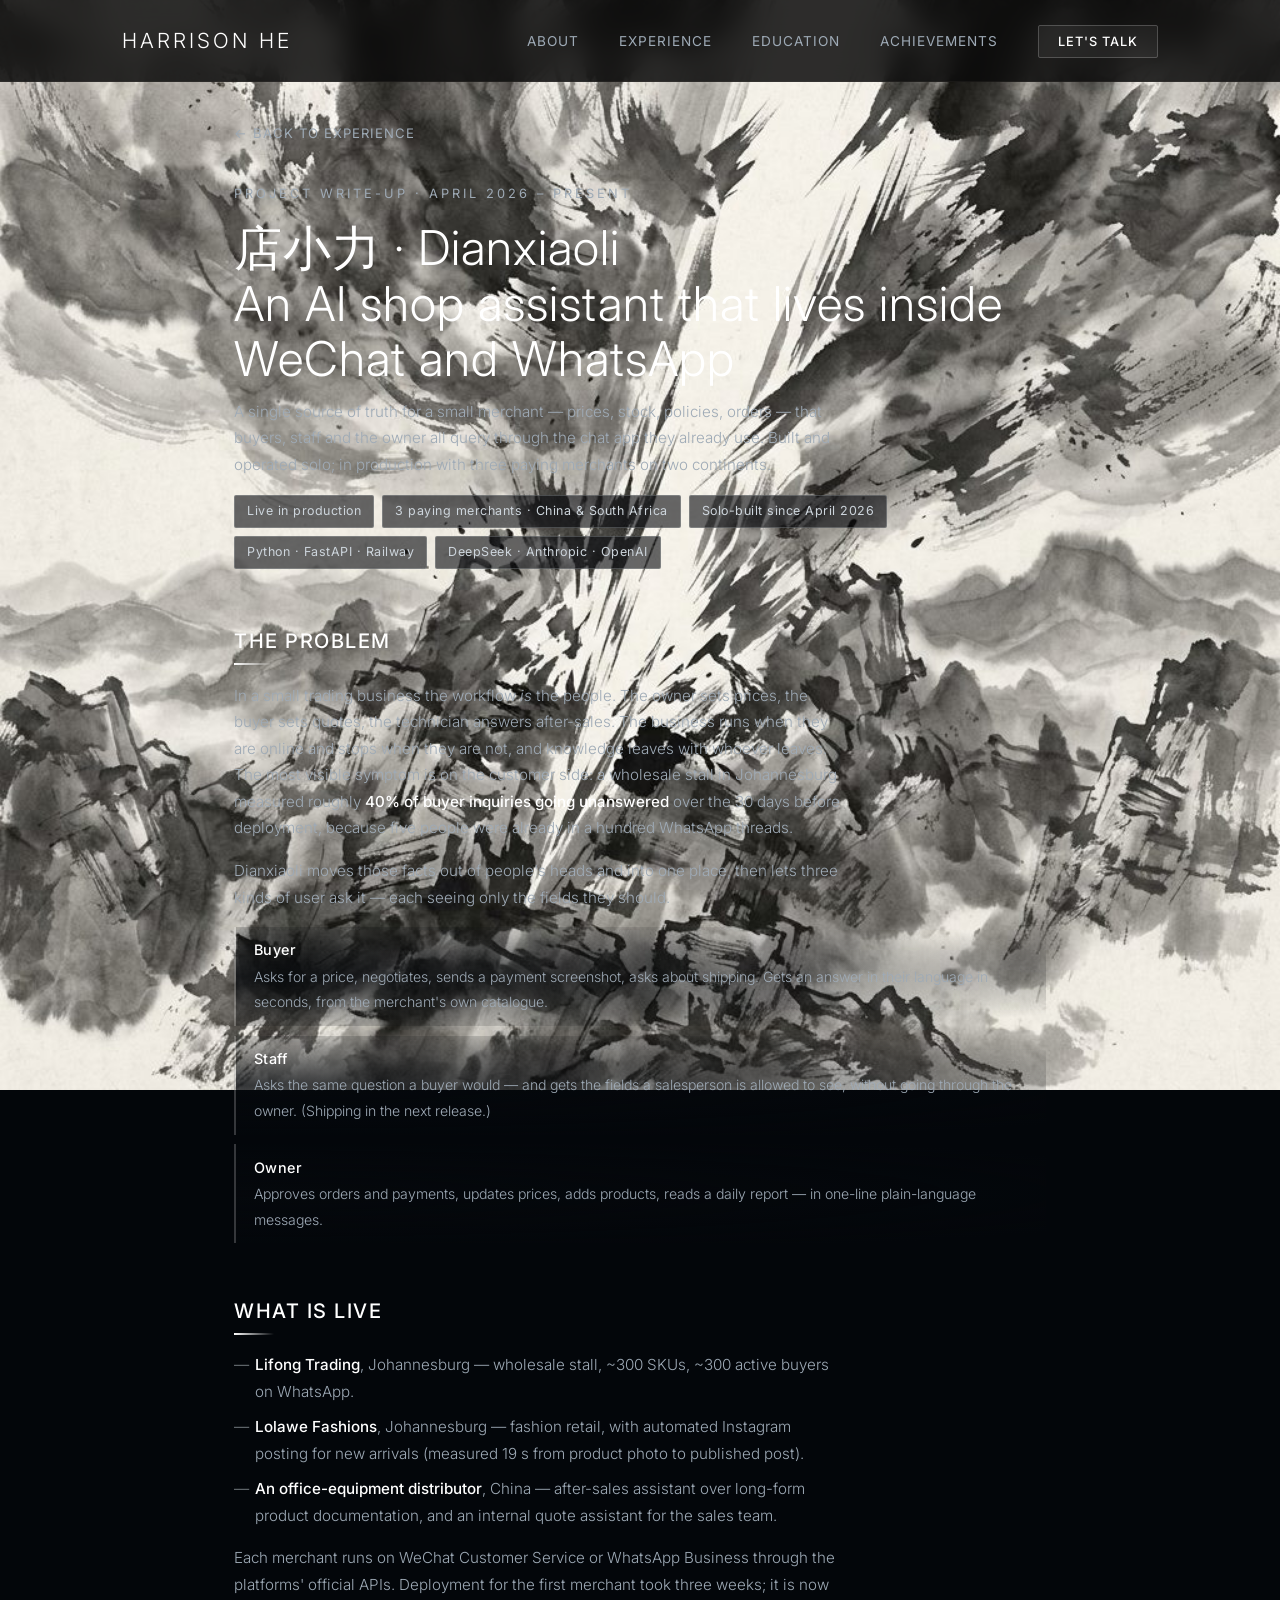
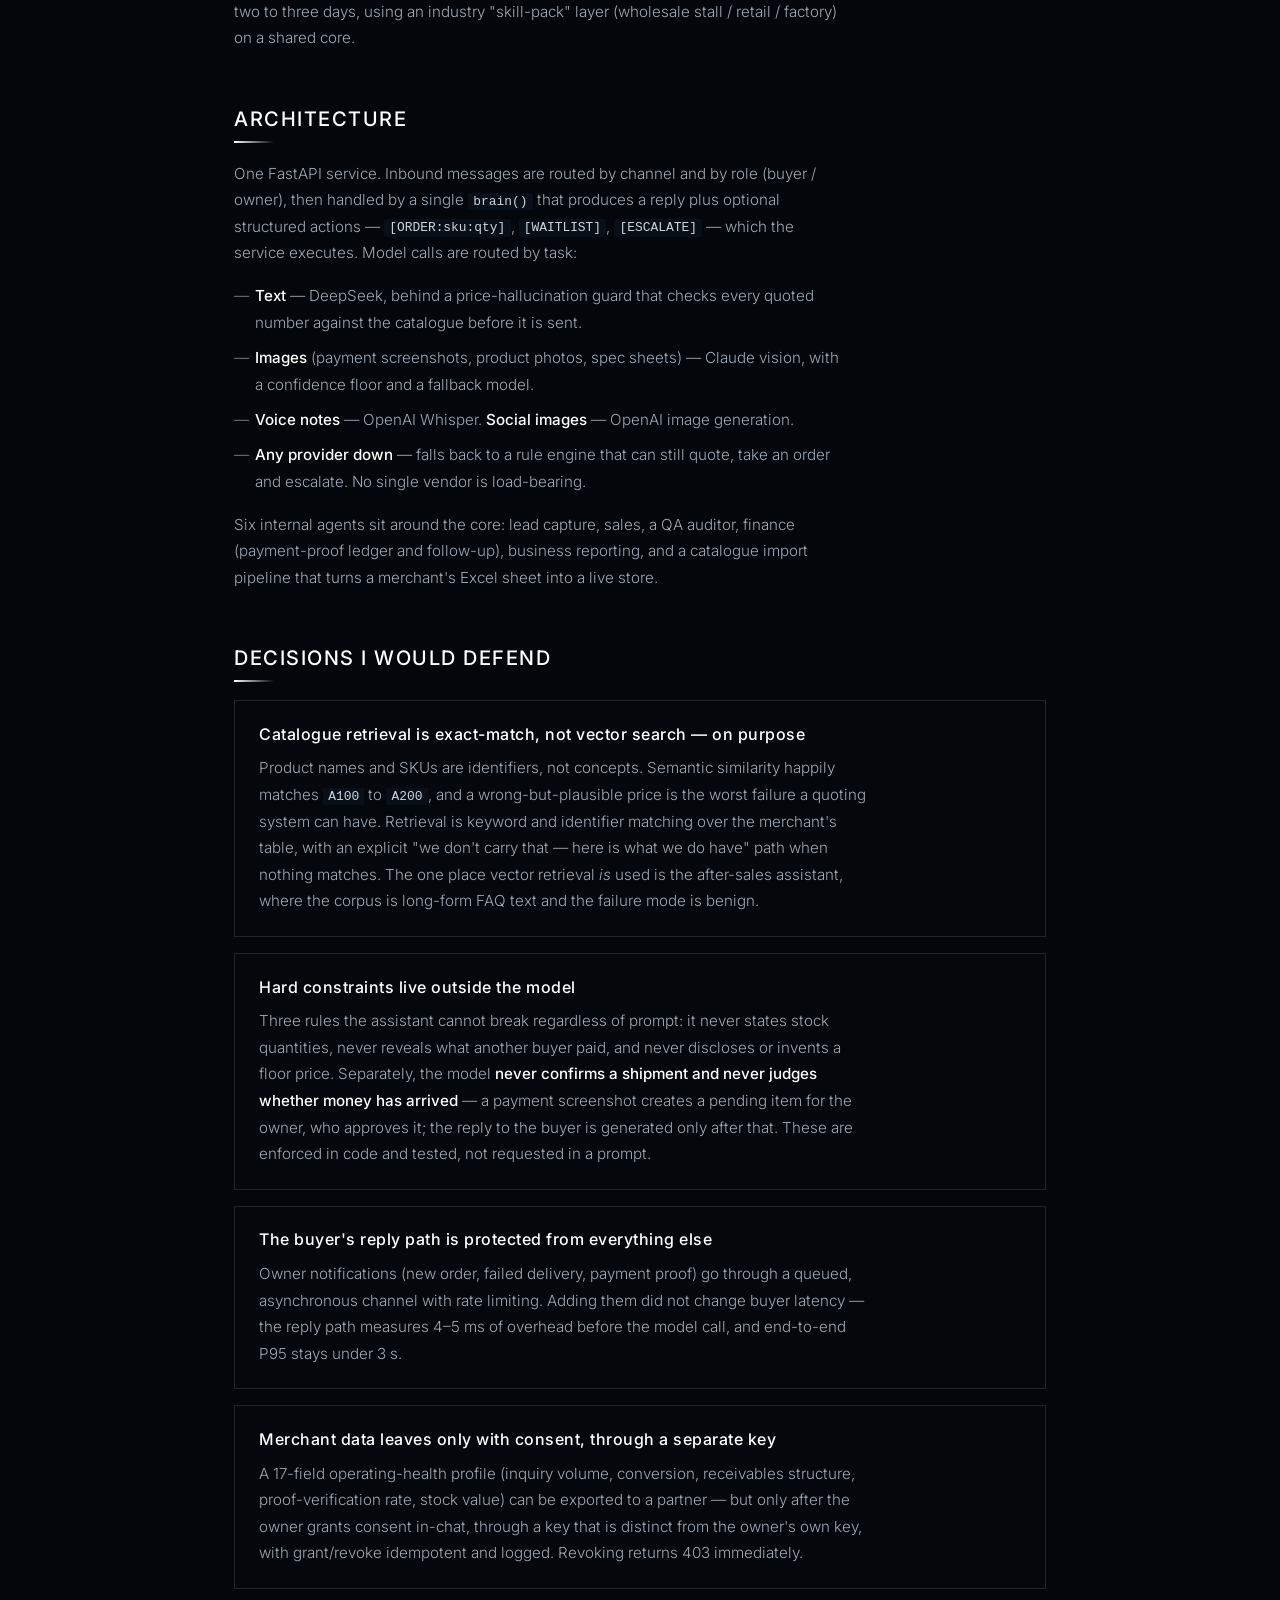
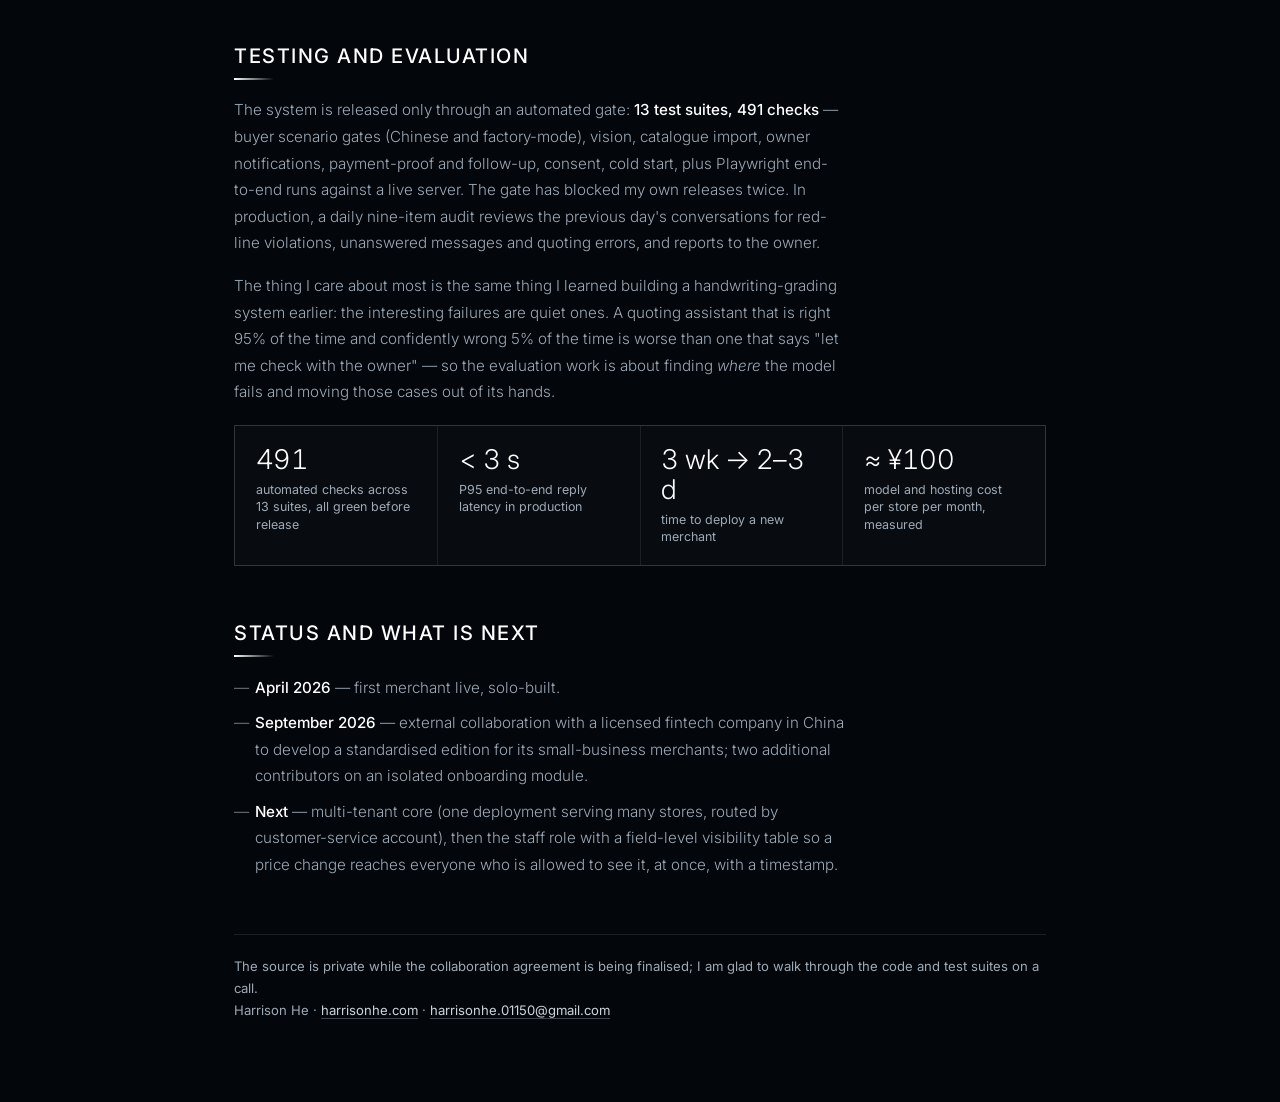
==== dianxiaoli.html @ 138f4898 "Add Dianxiaoli technical write-up; fix test count to 491" ====
<!DOCTYPE html>
<html lang="en">
<head>
    <meta charset="UTF-8">
    <meta name="viewport" content="width=device-width, initial-scale=1.0">
    <title>店小力 · Dianxiaoli — Technical Write-up | Harrison He</title>
    <meta name="description" content="Engineering write-up of Dianxiaoli, an AI shop assistant living inside WeChat Customer Service and WhatsApp, live with three paying merchants in China and South Africa. Architecture, evaluation, and the decisions behind it.">
    <link rel="icon" href="data:image/svg+xml,<svg xmlns='http://www.w3.org/2000/svg' viewBox='0 0 100 100'><text y='.9em' font-size='90'>青</text></svg>">
    <meta property="og:title" content="店小力 · Dianxiaoli — Technical Write-up">
    <meta property="og:description" content="An AI shop assistant for small merchants: architecture, evaluation discipline, and measured results. Built solo, live in production since April 2026.">
    <meta property="og:type" content="article">
    <meta property="og:url" content="https://harrisonhe.com/dianxiaoli.html">
    <meta property="og:image" content="https://harrisonhe.com/assets/avatar.png">
    <link rel="preconnect" href="https://fonts.googleapis.com">
    <link rel="preconnect" href="https://fonts.gstatic.com" crossorigin>
    <link href="https://fonts.googleapis.com/css2?family=Inter:wght@300;400;500;600;800&display=swap" rel="stylesheet">
    <link rel="stylesheet" href="css/style.css">
    <style>
        /* Page-specific: a long-form technical note on top of the site theme */
        .wu { max-width: 860px; margin: 0 auto; padding: 7.5rem 1.5rem 5rem; }
        .wu-kicker { font-size: 0.8rem; letter-spacing: 3px; text-transform: uppercase; color: var(--text-secondary); font-weight: 400; margin-bottom: 1rem; }
        .wu h1 { font-size: clamp(2rem, 5vw, 3rem); font-weight: 300; letter-spacing: 1px; line-height: 1.15; margin-bottom: 0.8rem; }
        .wu h1 .zh { font-weight: 500; }
        .wu-lede { color: var(--text-secondary); font-size: 1.05rem; font-weight: 300; line-height: 1.7; max-width: 62ch; margin-bottom: 1.6rem; }
        .wu-pills { display: flex; flex-wrap: wrap; gap: 0.5rem; margin-bottom: 3.5rem; }
        .wu-pill { font-size: 0.78rem; letter-spacing: 0.5px; color: var(--accent-mist); border: 1px solid rgba(205, 213, 220, 0.25); padding: 0.35rem 0.75rem; border-radius: var(--radius-md); background: rgba(5, 8, 12, 0.6); font-weight: 400; }
        .wu h2 { font-size: 1.25rem; font-weight: 500; letter-spacing: 1.5px; text-transform: uppercase; margin: 3.2rem 0 1.1rem; padding-bottom: 0.5rem; position: relative; }
        .wu h2::after { content: ''; position: absolute; left: 0; bottom: 0; width: 40px; height: 2px; background: linear-gradient(90deg, var(--accent-ink), transparent); }
        .wu h3 { font-size: 1rem; font-weight: 500; letter-spacing: 0.5px; margin: 1.6rem 0 0.5rem; color: var(--text-primary); }
        .wu p, .wu li { color: var(--text-secondary); font-size: 0.95rem; line-height: 1.75; font-weight: 300; }
        .wu p { margin-bottom: 1rem; max-width: 68ch; }
        .wu ul { list-style: none; padding: 0; margin: 0 0 1rem; }
        .wu ul li { position: relative; padding-left: 1.3rem; margin-bottom: 0.55rem; max-width: 68ch; }
        .wu ul li::before { content: '—'; position: absolute; left: 0; color: rgba(205, 213, 220, 0.6); }
        .wu strong { color: var(--text-primary); font-weight: 500; }
        .wu code { font-family: ui-monospace, SFMono-Regular, Menlo, Consolas, monospace; font-size: 0.85em; color: var(--accent-mist); background: rgba(14, 25, 40, 0.5); padding: 0.1em 0.4em; border-radius: var(--radius-md); }
        .wu-grid { display: grid; grid-template-columns: repeat(auto-fit, minmax(200px, 1fr)); gap: 1px; background: rgba(205, 213, 220, 0.12); border: 1px solid rgba(205, 213, 220, 0.12); margin: 1.2rem 0 1.6rem; }
        .wu-stat { background: rgba(5, 8, 12, 0.85); padding: 1.2rem 1.3rem; }
        .wu-stat .n { font-size: 1.7rem; font-weight: 300; letter-spacing: -0.5px; color: var(--text-primary); line-height: 1.1; font-variant-numeric: tabular-nums; }
        .wu-stat .l { font-size: 0.78rem; color: var(--text-secondary); margin-top: 0.35rem; line-height: 1.4; }
        .wu-flow { display: grid; grid-template-columns: 1fr; gap: 0.6rem; margin: 1rem 0 1.4rem; }
        .wu-role { border-left: 2px solid rgba(255, 255, 255, 0.2); padding: 0.7rem 1.1rem; background: radial-gradient(ellipse at center left, rgba(5, 8, 12, 0.8) 0%, rgba(5, 8, 12, 0) 90%); }
        .wu-role b { display: block; color: var(--text-primary); font-weight: 500; font-size: 0.9rem; letter-spacing: 0.5px; margin-bottom: 0.15rem; }
        .wu-role span { font-size: 0.88rem; color: var(--text-secondary); font-weight: 300; }
        .wu-decision { border: 1px solid rgba(205, 213, 220, 0.14); background: rgba(5, 8, 12, 0.7); padding: 1.3rem 1.5rem; margin-bottom: 1rem; }
        .wu-decision h3 { margin-top: 0; }
        .wu-decision p:last-child { margin-bottom: 0; }
        .wu-meta { font-size: 0.82rem; color: var(--text-secondary); border-top: 1px solid rgba(205, 213, 220, 0.12); padding-top: 1.2rem; margin-top: 3.5rem; line-height: 1.7; }
        .wu-meta a { color: var(--accent-mist); border-bottom: 1px solid rgba(205, 213, 220, 0.3); }
        .wu-meta a:hover { color: var(--text-primary); border-color: var(--text-primary); }
        .wu-back { display: inline-block; font-size: 0.82rem; letter-spacing: 1px; text-transform: uppercase; color: var(--text-secondary); margin-bottom: 2.5rem; }
        .wu-back:hover { color: var(--text-primary); }
        @media (max-width: 600px) { .wu { padding-top: 6rem; } .wu-stat .n { font-size: 1.4rem; } }
    </style>
</head>
<body>
    <nav id="navbar">
        <div class="nav-container">
            <div class="logo"><a href="index.html">Harrison He</a></div>
            <button class="nav-toggle" id="nav-toggle" aria-label="Toggle navigation" aria-expanded="false">
                <span></span><span></span><span></span>
            </button>
            <ul class="nav-links" id="nav-links">
                <li><a href="index.html#about">About</a></li>
                <li><a href="index.html#experience">Experience</a></li>
                <li><a href="index.html#education">Education</a></li>
                <li><a href="index.html#achievements">Achievements</a></li>
                <li><a href="index.html#contact" class="btn-primary-small">Let's Talk</a></li>
            </ul>
        </div>
    </nav>

    <main class="wu">
        <a class="wu-back" href="index.html#experience">← Back to experience</a>

        <div class="wu-kicker">Project write-up · April 2026 – present</div>
        <h1><span class="zh">店小力</span> · Dianxiaoli<br>An AI shop assistant that lives inside WeChat and WhatsApp</h1>
        <p class="wu-lede">A single source of truth for a small merchant — prices, stock, policies, orders — that buyers, staff and the owner all query through the chat app they already use. Built and operated solo; in production with three paying merchants on two continents.</p>

        <div class="wu-pills">
            <span class="wu-pill">Live in production</span>
            <span class="wu-pill">3 paying merchants · China &amp; South Africa</span>
            <span class="wu-pill">Solo-built since April 2026</span>
            <span class="wu-pill">Python · FastAPI · Railway</span>
            <span class="wu-pill">DeepSeek · Anthropic · OpenAI</span>
        </div>

        <h2>The problem</h2>
        <p>In a small trading business the workflow <em>is</em> the people. The owner sets prices, the buyer sets quotes, the technician answers after-sales. The business runs when they are online and stops when they are not, and knowledge leaves with whoever leaves. The most visible symptom is on the customer side: a wholesale stall in Johannesburg measured roughly <strong>40% of buyer inquiries going unanswered</strong> over the 30 days before deployment, because five people were already in a hundred WhatsApp threads.</p>
        <p>Dianxiaoli moves those facts out of people's heads and into one place, then lets three kinds of user ask it — each seeing only the fields they should.</p>

        <div class="wu-flow">
            <div class="wu-role"><b>Buyer</b><span>Asks for a price, negotiates, sends a payment screenshot, asks about shipping. Gets an answer in their language in seconds, from the merchant's own catalogue.</span></div>
            <div class="wu-role"><b>Staff</b><span>Asks the same question a buyer would — and gets the fields a salesperson is allowed to see, without going through the owner. (Shipping in the next release.)</span></div>
            <div class="wu-role"><b>Owner</b><span>Approves orders and payments, updates prices, adds products, reads a daily report — in one-line plain-language messages.</span></div>
        </div>

        <h2>What is live</h2>
        <ul>
            <li><strong>Lifong Trading</strong>, Johannesburg — wholesale stall, ~300 SKUs, ~300 active buyers on WhatsApp.</li>
            <li><strong>Lolawe Fashions</strong>, Johannesburg — fashion retail, with automated Instagram posting for new arrivals (measured 19 s from product photo to published post).</li>
            <li><strong>An office-equipment distributor</strong>, China — after-sales assistant over long-form product documentation, and an internal quote assistant for the sales team.</li>
        </ul>
        <p>Each merchant runs on WeChat Customer Service or WhatsApp Business through the platforms' official APIs. Deployment for the first merchant took three weeks; it is now two to three days, using an industry "skill-pack" layer (wholesale stall / retail / factory) on a shared core.</p>

        <h2>Architecture</h2>
        <p>One FastAPI service. Inbound messages are routed by channel and by role (buyer / owner), then handled by a single <code>brain()</code> that produces a reply plus optional structured actions — <code>[ORDER:sku:qty]</code>, <code>[WAITLIST]</code>, <code>[ESCALATE]</code> — which the service executes. Model calls are routed by task:</p>
        <ul>
            <li><strong>Text</strong> — DeepSeek, behind a price-hallucination guard that checks every quoted number against the catalogue before it is sent.</li>
            <li><strong>Images</strong> (payment screenshots, product photos, spec sheets) — Claude vision, with a confidence floor and a fallback model.</li>
            <li><strong>Voice notes</strong> — OpenAI Whisper. <strong>Social images</strong> — OpenAI image generation.</li>
            <li><strong>Any provider down</strong> — falls back to a rule engine that can still quote, take an order and escalate. No single vendor is load-bearing.</li>
        </ul>
        <p>Six internal agents sit around the core: lead capture, sales, a QA auditor, finance (payment-proof ledger and follow-up), business reporting, and a catalogue import pipeline that turns a merchant's Excel sheet into a live store.</p>

        <h2>Decisions I would defend</h2>

        <div class="wu-decision">
            <h3>Catalogue retrieval is exact-match, not vector search — on purpose</h3>
            <p>Product names and SKUs are identifiers, not concepts. Semantic similarity happily matches <code>A100</code> to <code>A200</code>, and a wrong-but-plausible price is the worst failure a quoting system can have. Retrieval is keyword and identifier matching over the merchant's table, with an explicit "we don't carry that — here is what we do have" path when nothing matches. The one place vector retrieval <em>is</em> used is the after-sales assistant, where the corpus is long-form FAQ text and the failure mode is benign.</p>
        </div>

        <div class="wu-decision">
            <h3>Hard constraints live outside the model</h3>
            <p>Three rules the assistant cannot break regardless of prompt: it never states stock quantities, never reveals what another buyer paid, and never discloses or invents a floor price. Separately, the model <strong>never confirms a shipment and never judges whether money has arrived</strong> — a payment screenshot creates a pending item for the owner, who approves it; the reply to the buyer is generated only after that. These are enforced in code and tested, not requested in a prompt.</p>
        </div>

        <div class="wu-decision">
            <h3>The buyer's reply path is protected from everything else</h3>
            <p>Owner notifications (new order, failed delivery, payment proof) go through a queued, asynchronous channel with rate limiting. Adding them did not change buyer latency — the reply path measures 4–5 ms of overhead before the model call, and end-to-end P95 stays under 3 s.</p>
        </div>

        <div class="wu-decision">
            <h3>Merchant data leaves only with consent, through a separate key</h3>
            <p>A 17-field operating-health profile (inquiry volume, conversion, receivables structure, proof-verification rate, stock value) can be exported to a partner — but only after the owner grants consent in-chat, through a key that is distinct from the owner's own key, with grant/revoke idempotent and logged. Revoking returns 403 immediately.</p>
        </div>

        <h2>Testing and evaluation</h2>
        <p>The system is released only through an automated gate: <strong>13 test suites, 491 checks</strong> — buyer scenario gates (Chinese and factory-mode), vision, catalogue import, owner notifications, payment-proof and follow-up, consent, cold start, plus Playwright end-to-end runs against a live server. The gate has blocked my own releases twice. In production, a daily nine-item audit reviews the previous day's conversations for red-line violations, unanswered messages and quoting errors, and reports to the owner.</p>
        <p>The thing I care about most is the same thing I learned building a handwriting-grading system earlier: the interesting failures are quiet ones. A quoting assistant that is right 95% of the time and confidently wrong 5% of the time is worse than one that says "let me check with the owner" — so the evaluation work is about finding <em>where</em> the model fails and moving those cases out of its hands.</p>

        <div class="wu-grid">
            <div class="wu-stat"><div class="n">491</div><div class="l">automated checks across 13 suites, all green before release</div></div>
            <div class="wu-stat"><div class="n">&lt; 3 s</div><div class="l">P95 end-to-end reply latency in production</div></div>
            <div class="wu-stat"><div class="n">3 wk → 2–3 d</div><div class="l">time to deploy a new merchant</div></div>
            <div class="wu-stat"><div class="n">≈ ¥100</div><div class="l">model and hosting cost per store per month, measured</div></div>
        </div>

        <h2>Status and what is next</h2>
        <ul>
            <li><strong>April 2026</strong> — first merchant live, solo-built.</li>
            <li><strong>September 2026</strong> — external collaboration with a licensed fintech company in China to develop a standardised edition for its small-business merchants; two additional contributors on an isolated onboarding module.</li>
            <li><strong>Next</strong> — multi-tenant core (one deployment serving many stores, routed by customer-service account), then the staff role with a field-level visibility table so a price change reaches everyone who is allowed to see it, at once, with a timestamp.</li>
        </ul>

        <div class="wu-meta">
            The source is private while the collaboration agreement is being finalised; I am glad to walk through the code and test suites on a call.<br>
            Harrison He · <a href="index.html">harrisonhe.com</a> · <a href="mailto:harrisonhe.01150@gmail.com">harrisonhe.01150@gmail.com</a>
        </div>
    </main>

    <script src="js/script.js"></script>
</body>
</html>
---- css/style.css ----
/* =========================================
   CSS Reset & Base Variables
   Sword Path Blessed Land (剑道福地) Theme
   ========================================= */
   :root {
    /* Color Palette - Profound Void & Cutting Azure */
    --bg-base: #03060a;      /* Extremely profound dark void */
    --bg-surface: #070c16;   /* Slightly lighter for cards */
    --bg-card: rgba(14, 25, 40, 0.4);
    
    --text-primary: #ffffff; /* Piercing silver-white */
    --text-secondary: #9eaab6; /* Steel grey */
    
    /* Sword Path Accents */
    --accent-ink: #ffffff; /* Blinding Silver Light */
    --accent-mist: #cdd5dc; /* Metal/Steel glare */
    --gradient-accent: linear-gradient(135deg, var(--accent-ink), var(--accent-mist));

    /* Typography */
    --font-main: 'Inter', sans-serif;
    
    /* Spacing & Layout */
    --container-width: 1100px;
    --radius-md: 2px; /* Sharper corners for sword path */
    --radius-lg: 4px;
    
    /* Transitions */
    --transition-smooth: all 0.4s cubic-bezier(0.4, 0, 0.2, 1);
}

* {
    margin: 0;
    padding: 0;
    box-sizing: border-box;
}

html {
    scroll-behavior: smooth;
}

body {
    background-color: var(--bg-base);
    color: var(--text-primary);
    font-family: var(--font-main);
    line-height: 1.6;
    overflow-x: hidden;
    /* Massive immersive Bo Qing background (Full-Bleed Parallax) */
    background-image: url('../assets/bo-qing-bg.jpg');
    background-size: cover;
    background-attachment: fixed;
    background-position: center;
    background-repeat: no-repeat;
}

a {
    text-decoration: none;
    color: inherit;
    transition: var(--transition-smooth);
}

.container {
    max-width: var(--container-width);
    margin: 0 auto;
    padding: 3rem;
    /* Seamless Ink Diffusion (No box, just a soft dark mist behind text) */
    background: radial-gradient(ellipse at center, rgba(5, 8, 12, 0.75) 0%, rgba(5, 8, 12, 0.3) 60%, transparent 100%);
    backdrop-filter: blur(4px);
    -webkit-backdrop-filter: blur(4px);
    border: none;
    border-radius: 0; 
    box-shadow: none; /* No box shadows, keeping it completely integrated with the background */
}

/* =========================================
   Typography & Utilities
   ========================================= */
.gradient-text {
    background: linear-gradient(135deg, #ffffff, #8c9eab, #ffffff);
    -webkit-background-clip: text;
    -webkit-text-fill-color: transparent;
    background-clip: text;
    color: transparent;
    filter: drop-shadow(0 0 10px rgba(255, 255, 255, 0.4));
}

.section {
    padding: 100px 0;
    position: relative;
}

/* Splitting Sword Light divider between sections */
.section::before {
    content: '';
    position: absolute;
    top: 0;
    left: 50%;
    transform: translateX(-50%);
    width: 60%;
    height: 1px;
    background: linear-gradient(90deg, 
        transparent, 
        rgba(255, 255, 255, 0.4) 30%, 
        rgba(255, 255, 255, 0.8) 50%, 
        rgba(255, 255, 255, 0.4) 70%, 
        transparent);
    box-shadow: 0 0 10px rgba(255, 255, 255, 0.6);
}

.section-title {
    font-size: 2.5rem;
    font-weight: 300;
    margin-bottom: 3rem;
    position: relative;
    display: inline-block;
    letter-spacing: 2px;
    text-transform: uppercase;
}

.section-title::after {
    content: '';
    position: absolute;
    bottom: -10px;
    left: 0;
    width: 40px;
    height: 2px;
    background: linear-gradient(90deg, var(--accent-ink), transparent);
    border-radius: 1px;
}

.text-center {
    text-align: center;
}
.text-center.section-title::after {
    left: 50%;
    transform: translateX(-50%);
    width: 60px;
    background: linear-gradient(90deg, transparent, var(--accent-ink), transparent);
}

/* =========================================
   Buttons - Ink Wash Style
   ========================================= */
.btn {
    display: inline-block;
    padding: 0.8rem 2rem;
    border-radius: 2px;
    font-weight: 400;
    font-size: 0.9rem;
    cursor: pointer;
    transition: var(--transition-smooth);
    border: none;
    outline: none;
    letter-spacing: 1.5px;
    text-transform: uppercase;
}

.btn-primary {
    background: linear-gradient(135deg, rgba(255, 255, 255, 0.1), rgba(140, 158, 171, 0.05));
    color: #ffffff;
    border: 1px solid rgba(255, 255, 255, 0.3);
}

.btn-primary:hover {
    transform: translateY(-2px);
    background: linear-gradient(135deg, rgba(255, 255, 255, 0.2), rgba(140, 158, 171, 0.15));
    box-shadow: 0 0 20px rgba(255, 255, 255, 0.4);
    border-color: rgba(255, 255, 255, 0.8);
    color: #fff;
}

.btn-outline {
    background: transparent;
    border: 1px solid rgba(140, 158, 171, 0.3);
    color: var(--text-secondary);
}

.btn-outline:hover {
    border-color: rgba(255, 255, 255, 0.6);
    color: var(--text-primary);
    background: rgba(255, 255, 255, 0.05);
}

.btn-primary-small {
    background: rgba(255, 255, 255, 0.05);
    color: var(--accent-ink);
    padding: 0.5rem 1.2rem;
    border-radius: 2px;
    font-weight: 500;
    border: 1px solid rgba(255, 255, 255, 0.2);
    letter-spacing: 1px;
    text-transform: uppercase;
    font-size: 0.8rem;
}
.btn-primary-small:hover {
    background: rgba(255, 255, 255, 0.15);
    border-color: rgba(255, 255, 255, 0.6);
    box-shadow: 0 0 10px rgba(255, 255, 255, 0.3);
    color: #fff;
}

/* =========================================
   Navbar - Minimal Ink Style
   ========================================= */
#navbar {
    position: fixed;
    top: 0;
    width: 100%;
    z-index: 1000;
    padding: 1.5rem 0;
    transition: var(--transition-smooth);
    background: rgba(10, 10, 10, 0.85);
    backdrop-filter: blur(12px);
    -webkit-backdrop-filter: blur(12px);
    border-bottom: 1px solid rgba(184, 168, 154, 0.06);
}

#navbar.scrolled {
    padding: 1rem 0;
    box-shadow: 0 10px 40px rgba(0,0,0,0.6);
}

.nav-container {
    max-width: var(--container-width);
    margin: 0 auto;
    padding: 0 2rem;
    display: flex;
    justify-content: space-between;
    align-items: center;
}

.logo {
    font-weight: 300;
    font-size: 1.3rem;
    letter-spacing: 3px;
    text-transform: uppercase;
    color: var(--accent-ink);
}

.nav-links {
    list-style: none;
    display: flex;
    gap: 2.5rem;
    align-items: center;
}

.nav-links a:not(.btn-primary-small) {
    font-weight: 400;
    color: var(--text-secondary);
    font-size: 0.85rem;
    letter-spacing: 1px;
    text-transform: uppercase;
}

.nav-links a:not(.btn-primary-small):hover {
    color: var(--text-primary);
}

/* =========================================
   Hero Section - Ink Wash Mist
   ========================================= */
#hero {
    min-height: 100vh;
    display: flex;
    align-items: center;
    position: relative;
    /* Hero does not strictly need the container box if we want pure full screen, 
       but we will keep the glassmorphism card for the hero text */
}

#hero::before {
    /* Shadow overlay to make text pop against the background */
    content: '';
    position: absolute;
    top: 0; left: 0; right: 0; bottom: 0;
    background: linear-gradient(to right, rgba(3, 6, 10, 0.8) 0%, transparent 80%);
    z-index: 1;
    pointer-events: none;
}

.hero-content {
    position: relative;
    z-index: 10;
    max-width: 800px;
}

.hero-title {
    font-size: clamp(3rem, 8vw, 5rem);
    font-weight: 200;
    line-height: 1.1;
    margin-bottom: 1.5rem;
    letter-spacing: 2px;
}

.hero-subtitle {
    font-size: clamp(1rem, 3vw, 1.2rem);
    color: var(--text-secondary);
    margin-bottom: 2.5rem;
    max-width: 600px;
    font-weight: 300;
    letter-spacing: 1px;
}

.hero-cta {
    display: flex;
    gap: 1rem;
}

/* Stat cards under the About text */
.about-ink-art {
    display: flex;
    flex-direction: column;
    gap: 1.5rem;
}

#education {
    position: relative;
}

#education .container {
    position: relative;
    z-index: 1;
}

/* Floating ink particles animation */
@keyframes floatParticle {
    0%, 100% { transform: translateY(0) translateX(0); opacity: 0; }
    10% { opacity: 0.4; }
    90% { opacity: 0.4; }
    50% { transform: translateY(-100px) translateX(30px); }
}

@keyframes inkDrift {
    0% { transform: translateY(0) rotate(0deg); opacity: 0.1; }
    50% { opacity: 0.3; }
    100% { transform: translateY(-200px) rotate(180deg); opacity: 0; }
}

#hero::after {
    content: '';
    position: absolute;
    bottom: 0;
    left: 0;
    right: 0;
    height: 200px;
    background: linear-gradient(to top, var(--bg-base), transparent);
    z-index: 2;
    pointer-events: none;
}

/* =========================================
   About Section - Full Width inside Glass
   ========================================= */
.about-grid {
    display: flex;
    flex-direction: column;
    gap: 2rem;
}

.achievements-grid {
    display: grid;
    grid-template-columns: repeat(auto-fit, minmax(200px, 1fr));
    gap: 1.5rem;
}

.about-text p {
    font-size: 1.05rem;
    color: var(--text-secondary);
    margin-bottom: 1.5rem;
    line-height: 1.8;
    font-weight: 300;
}

.about-stats {
    display: grid;
    grid-template-columns: 1fr 1fr;
    gap: 1.5rem;
}

.stat-card {
    background: rgba(20, 20, 20, 0.6);
    padding: 2rem;
    border-radius: var(--radius-md);
    border: 1px solid rgba(184, 168, 154, 0.08);
    text-align: center;
    transition: var(--transition-smooth);
    position: relative;
    overflow: hidden;
}

/* Sword Dao Borders on cards */
.stat-card::before {
    content: '';
    position: absolute;
    top: 0;
    left: 0;
    right: 0;
    height: 2px;
    background: linear-gradient(90deg, transparent, rgba(0, 210, 255, 0.6), transparent);
    box-shadow: 0 0 10px rgba(0, 210, 255, 0.4);
}

.stat-card:hover {
    transform: translateY(-5px);
    border-color: rgba(0, 210, 255, 0.3);
    box-shadow: 0 0 25px rgba(0, 210, 255, 0.1);
}

.stat-card h3 {
    font-size: 2.5rem;
    font-weight: 200;
    color: var(--accent-ink);
    margin-bottom: 0.5rem;
    letter-spacing: 1px;
}

.stat-card p {
    color: var(--text-secondary);
    font-size: 0.85rem;
    letter-spacing: 0.5px;
    text-transform: uppercase;
}

/* =========================================
   Experience Timeline - Sword Path Style
   ========================================= */
.timeline {
    position: relative;
    padding-left: 40px;
}

.timeline::before {
    content: '';
    position: absolute;
    left: 15px;
    top: 0;
    bottom: 0;
    width: 1px;
    background: linear-gradient(to bottom, 
        transparent, 
        rgba(0, 210, 255, 0.3) 20%, 
        rgba(255, 255, 255, 0.5) 50%, 
        rgba(0, 210, 255, 0.3) 80%, 
        transparent);
    box-shadow: 0 0 5px rgba(0, 210, 255, 0.3);
}

.timeline-item {
    position: relative;
    margin-bottom: 2.5rem;
    display: flex;
    gap: 1.5rem;
    align-items: flex-start;
}

.timeline-icon {
    flex-shrink: 0;
    width: 44px;
    height: 44px;
    background: var(--bg-base);
    border: 1px solid rgba(184, 168, 154, 0.2);
    border-radius: 50%;
    display: flex;
    align-items: center;
    justify-content: center;
    font-size: 1.2rem;
    position: relative;
    z-index: 2;
    margin-left: -40px;
}

.timeline-content {
    background: radial-gradient(ellipse at center left, rgba(5, 8, 12, 0.8) 0%, rgba(5, 8, 12, 0) 90%);
    padding: 1.8rem 2rem;
    border: none;
    box-shadow: none; /* Removed floating box shadow */
    border-left: 2px solid rgba(255, 255, 255, 0.2);
    flex: 1;
    transition: var(--transition-smooth);
}

.timeline-content:hover {
    border-color: rgba(184, 168, 154, 0.15);
    box-shadow: 0 10px 30px rgba(0,0,0,0.3);
    transform: translateY(-3px);
}

.timeline-content h3 {
    font-size: 1.2rem;
    font-weight: 500;
    margin-bottom: 0.3rem;
    letter-spacing: 0.5px;
}

.timeline-company {
    color: var(--accent-ink);
    font-weight: 400;
    font-size: 0.95rem;
    margin-bottom: 0.8rem;
    letter-spacing: 0.5px;
}

.timeline-desc {
    color: var(--text-secondary);
    font-size: 0.9rem;
    line-height: 1.7;
    font-weight: 300;
}

/* =========================================
   Education Section
   ========================================= */
.education-grid {
    display: grid;
    grid-template-columns: repeat(auto-fit, minmax(350px, 1fr));
    gap: 2rem;
}

.edu-card {
    background: rgba(20, 20, 20, 0.6);
    padding: 2.5rem 2rem;
    border-radius: var(--radius-lg);
    border: 1px solid rgba(184, 168, 154, 0.06);
    transition: var(--transition-smooth);
    position: relative;
    overflow: hidden;
}

/* Sword Dao sharp accent */
.edu-card::after {
    content: '';
    position: absolute;
    bottom: 0;
    left: 0;
    right: 0;
    height: 2px;
    background: linear-gradient(90deg, transparent, rgba(0, 210, 255, 0.5), transparent);
    box-shadow: 0 0 8px rgba(0, 210, 255, 0.3);
}

.edu-card:hover {
    transform: translateY(-5px);
    border-color: rgba(0, 210, 255, 0.2);
    box-shadow: 0 10px 30px rgba(0, 210, 255, 0.1);
}

.edu-icon {
    font-size: 2.5rem;
    margin-bottom: 1rem;
    filter: grayscale(0.5);
}

.edu-header {
    margin-bottom: 1rem;
}

.edu-header h3 {
    font-size: 1.2rem;
    font-weight: 500;
    margin-bottom: 0.3rem;
    letter-spacing: 0.5px;
}

.edu-date {
    color: var(--accent-ink);
    font-size: 0.85rem;
    font-weight: 400;
    letter-spacing: 0.5px;
}

.edu-degree {
    font-size: 1rem;
    color: var(--text-primary);
    font-weight: 400;
    margin-bottom: 0.5rem;
}

.edu-note {
    color: var(--text-secondary);
    font-size: 0.85rem;
    line-height: 1.6;
    margin-bottom: 1rem;
    font-weight: 300;
}

.grade-chips {
    display: flex;
    flex-wrap: wrap;
    gap: 0.5rem;
    margin-top: 1rem;
}

.chip {
    padding: 0.3rem 0.8rem;
    border-radius: 2px;
    font-size: 0.75rem;
    font-weight: 500;
    border: 1px solid;
    letter-spacing: 0.5px;
}

.chip-star {
    background: rgba(184, 168, 154, 0.1);
    color: var(--accent-ink);
    border-color: rgba(184, 168, 154, 0.2);
}

.chip-a {
    background: rgba(107, 123, 141, 0.1);
    color: var(--accent-mist);
    border-color: rgba(107, 123, 141, 0.2);
}

.chip-b {
    background: rgba(100, 100, 100, 0.1);
    color: #888;
    border-color: rgba(100, 100, 100, 0.2);
}

/* =========================================
   Achievement Cards - Ink Seal Style
   ========================================= */
.stat-emoji {
    font-size: 2.5rem;
    margin-bottom: 0.5rem;
    filter: grayscale(0.5);
}

.stat-label {
    font-size: 1rem;
    color: var(--text-primary);
    font-weight: 500;
    margin-bottom: 0.3rem;
    letter-spacing: 0.5px;
}

.stat-sub {
    font-size: 0.8rem;
    color: var(--text-secondary);
    line-height: 1.5;
    font-weight: 300;
}

/* =========================================
   Projects & Achievements - Scroll Style
   ========================================= */
.achievement-category {
    margin-bottom: 2.5rem;
}

.category-title {
    font-size: 1.3rem;
    font-weight: 400;
    margin-bottom: 1rem;
    padding-bottom: 0.5rem;
    border-bottom: 1px solid rgba(184, 168, 154, 0.08);
    letter-spacing: 1px;
}

.achievement-list {
    display: flex;
    flex-direction: column;
    gap: 0.6rem;
}

.achievement-item {
    display: flex;
    align-items: flex-start;
    gap: 1rem;
    background: rgba(20, 20, 20, 0.5);
    padding: 1.1rem 1.4rem;
    border-radius: var(--radius-md);
    border: 1px solid rgba(184, 168, 154, 0.05);
    transition: var(--transition-smooth);
}

.achievement-item:hover {
    border-color: rgba(184, 168, 154, 0.12);
    transform: translateX(5px);
    box-shadow: 0 5px 25px rgba(0,0,0,0.2);
}

.achievement-item p {
    color: var(--text-secondary);
    font-size: 0.9rem;
    line-height: 1.6;
    flex: 1;
    font-weight: 300;
}

.achievement-badge {
    flex-shrink: 0;
    padding: 0.2rem 0.6rem;
    border-radius: 2px;
    font-size: 0.65rem;
    font-weight: 600;
    letter-spacing: 1px;
    text-transform: uppercase;
    margin-top: 2px;
}

/* Monochrome ink seal badge colors */
.badge-gold {
    background: rgba(184, 168, 154, 0.12);
    color: var(--accent-ink);
    border: 1px solid rgba(184, 168, 154, 0.25);
}

.badge-silver {
    background: rgba(107, 123, 141, 0.1);
    color: var(--accent-mist);
    border: 1px solid rgba(107, 123, 141, 0.2);
}

.badge-bronze {
    background: rgba(100, 90, 80, 0.1);
    color: #8a7e72;
    border: 1px solid rgba(100, 90, 80, 0.2);
}

.badge-project {
    background: rgba(107, 123, 141, 0.1);
    color: var(--accent-mist);
    border: 1px solid rgba(107, 123, 141, 0.2);
}

/* =========================================
   Contact & Footer - Ink Wash
   ========================================= */
.contact-container {
    max-width: 650px;
}

.contact-text {
    color: var(--text-secondary);
    font-size: 1.05rem;
    margin-bottom: 2.5rem;
    font-weight: 300;
    line-height: 1.8;
}

.contact-details {
    display: grid;
    grid-template-columns: 1fr 1fr;
    gap: 0.8rem;
    margin-bottom: 2.5rem;
}

.contact-item {
    display: flex;
    align-items: center;
    gap: 0.8rem;
    background: rgba(20, 20, 20, 0.6);
    padding: 1rem 1.3rem;
    border-radius: var(--radius-md);
    border: 1px solid rgba(184, 168, 154, 0.06);
    transition: var(--transition-smooth);
}

.contact-item:hover {
    border-color: rgba(184, 168, 154, 0.15);
    transform: translateY(-2px);
    box-shadow: 0 5px 20px rgba(0,0,0,0.2);
}

.contact-icon {
    font-size: 1.2rem;
    flex-shrink: 0;
    filter: grayscale(0.5);
}

.contact-item p,
.contact-item a {
    color: var(--text-secondary);
    font-size: 0.85rem;
    font-weight: 300;
}

.contact-item a:hover {
    color: var(--accent-ink);
}

.contact-cta {
    text-align: center;
}

.btn-large {
    padding: 1rem 3rem;
    font-size: 0.95rem;
}

footer {
    padding: 2rem 0;
    text-align: center;
    color: var(--text-secondary);
    border-top: 1px solid rgba(184, 168, 154, 0.06);
    font-size: 0.85rem;
    font-weight: 300;
    letter-spacing: 1px;
}

/* =========================================
   Animations - Smooth Ink Reveal
   ========================================= */
.animate-up {
    opacity: 0;
    transform: translateY(30px);
    transition: opacity 1s ease, transform 1s ease;
}

.animate-up.visible {
    opacity: 1;
    transform: translateY(0);
}

.delay-1 { transition-delay: 0.2s; }
.delay-2 { transition-delay: 0.4s; }
.delay-3 { transition-delay: 0.6s; }
.delay-4 { transition-delay: 0.8s; }

/* =========================================
   Ink Particle Effects
   ========================================= */
@keyframes float {
    0%, 100% { transform: translateY(0px) rotate(0deg); opacity: 0.3; }
    50% { transform: translateY(-20px) rotate(5deg); opacity: 0.6; }
}

/* Hamburger toggle (hidden on desktop) */
.nav-toggle {
    display: none;
    flex-direction: column;
    justify-content: center;
    gap: 5px;
    width: 40px;
    height: 40px;
    background: transparent;
    border: 1px solid rgba(255, 255, 255, 0.2);
    border-radius: 2px;
    cursor: pointer;
    padding: 8px;
}

.nav-toggle span {
    display: block;
    height: 1px;
    width: 100%;
    background: var(--text-primary);
    transition: var(--transition-smooth);
}

.nav-toggle.open span:nth-child(1) { transform: translateY(6px) rotate(45deg); }
.nav-toggle.open span:nth-child(2) { opacity: 0; }
.nav-toggle.open span:nth-child(3) { transform: translateY(-6px) rotate(-45deg); }

/* Responsive tweaks */
@media (max-width: 768px) {
    .nav-toggle { display: flex; }

    .nav-links {
        display: none;
        position: absolute;
        top: 100%;
        left: 0;
        right: 0;
        flex-direction: column;
        gap: 0;
        background: rgba(10, 10, 10, 0.97);
        backdrop-filter: blur(12px);
        border-bottom: 1px solid rgba(184, 168, 154, 0.1);
        padding: 0.5rem 0;
    }

    .nav-links.open { display: flex; }

    .nav-links li {
        text-align: center;
        padding: 0.8rem 0;
    }
    .about-grid { grid-template-columns: 1fr; }
    .hero-cta { flex-direction: column; }
    .btn { text-align: center; }
    .education-grid { grid-template-columns: 1fr; }
    .timeline { padding-left: 30px; }
    .timeline-icon { margin-left: -30px; width: 36px; height: 36px; }
    .contact-details { grid-template-columns: 1fr; }
}
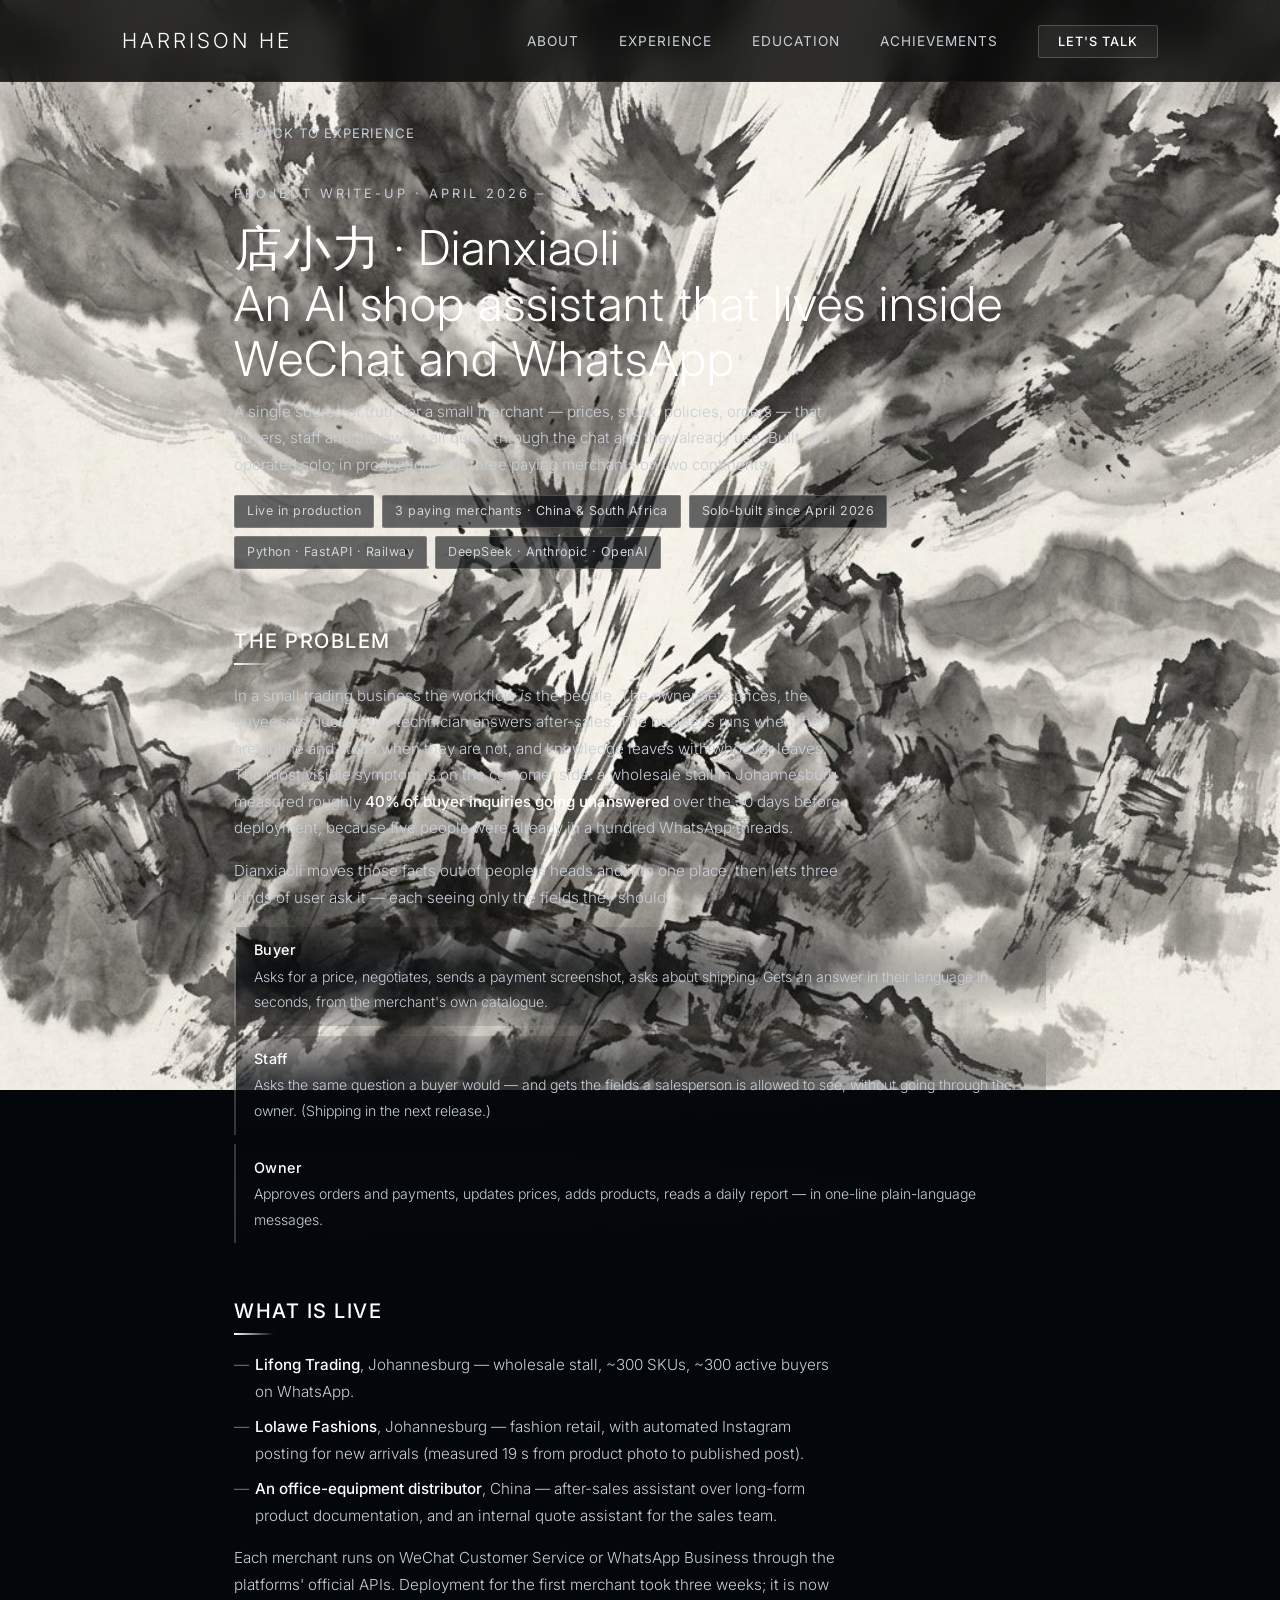
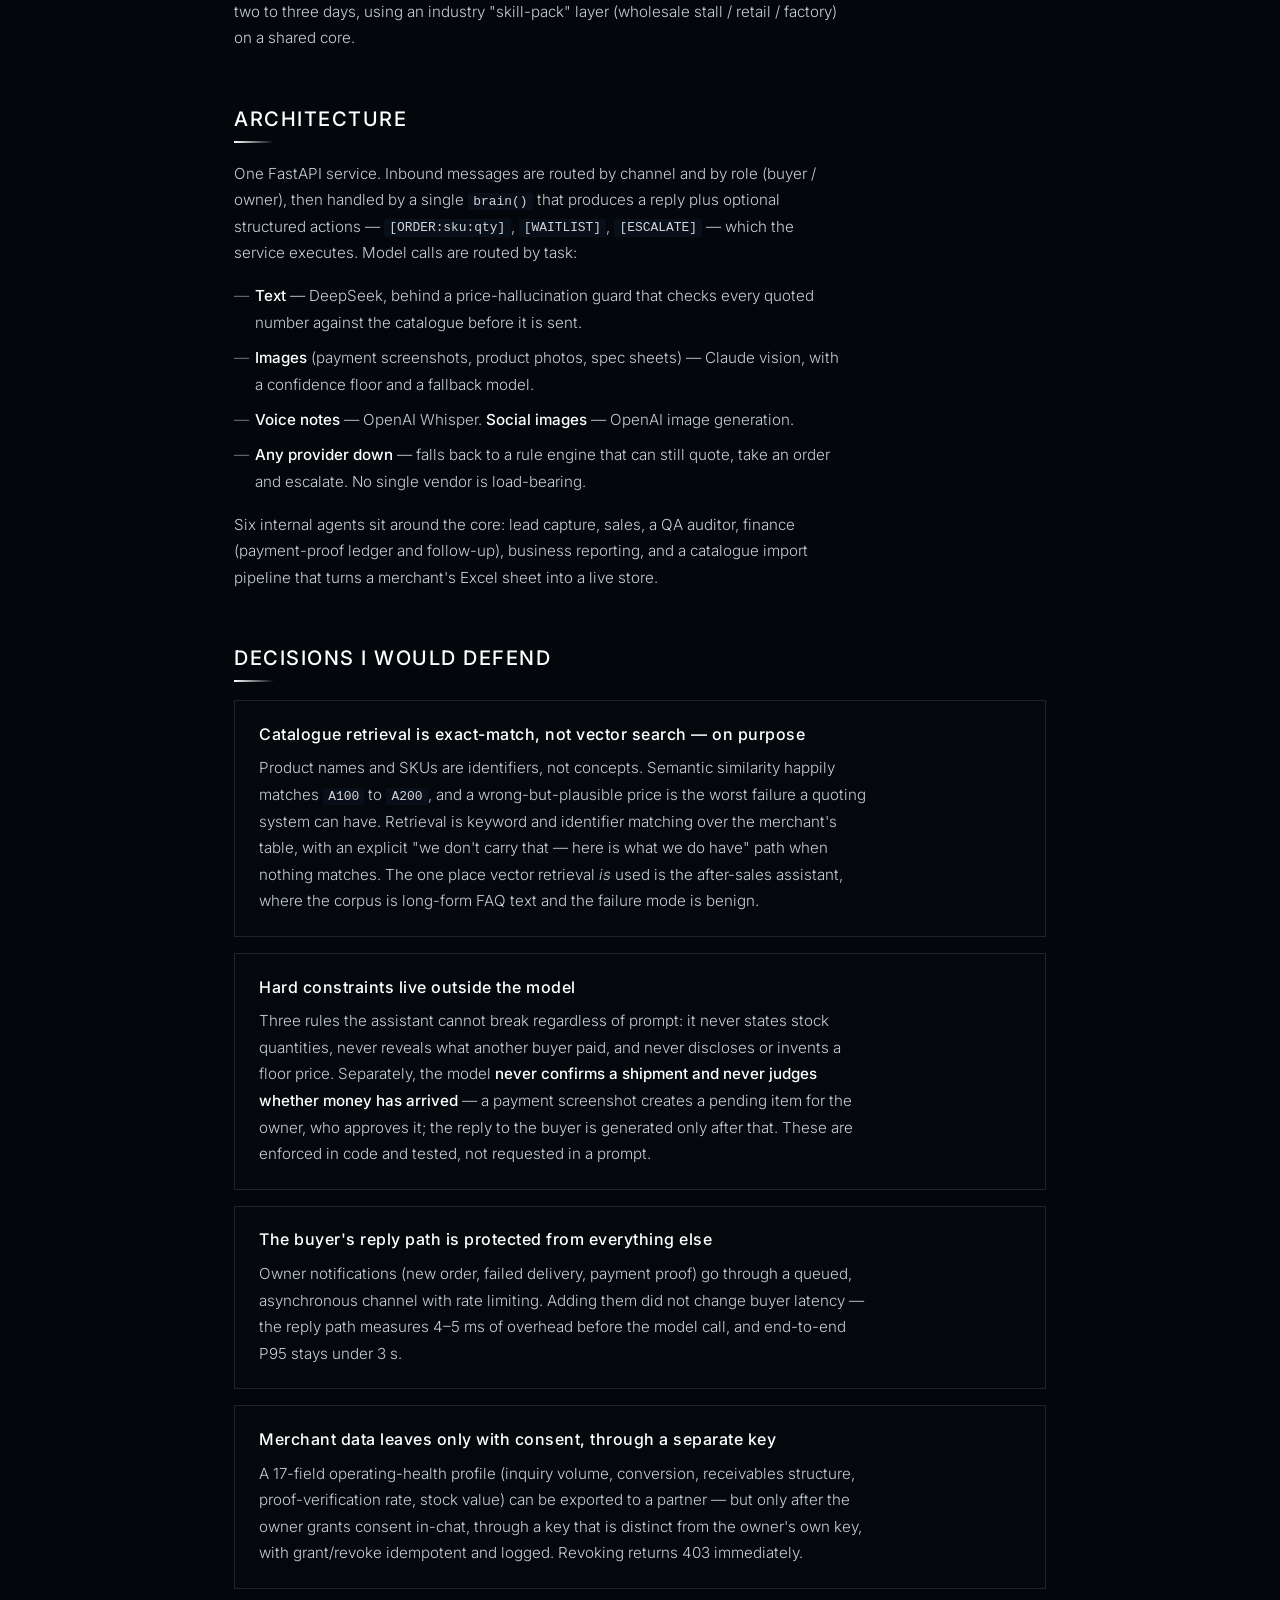
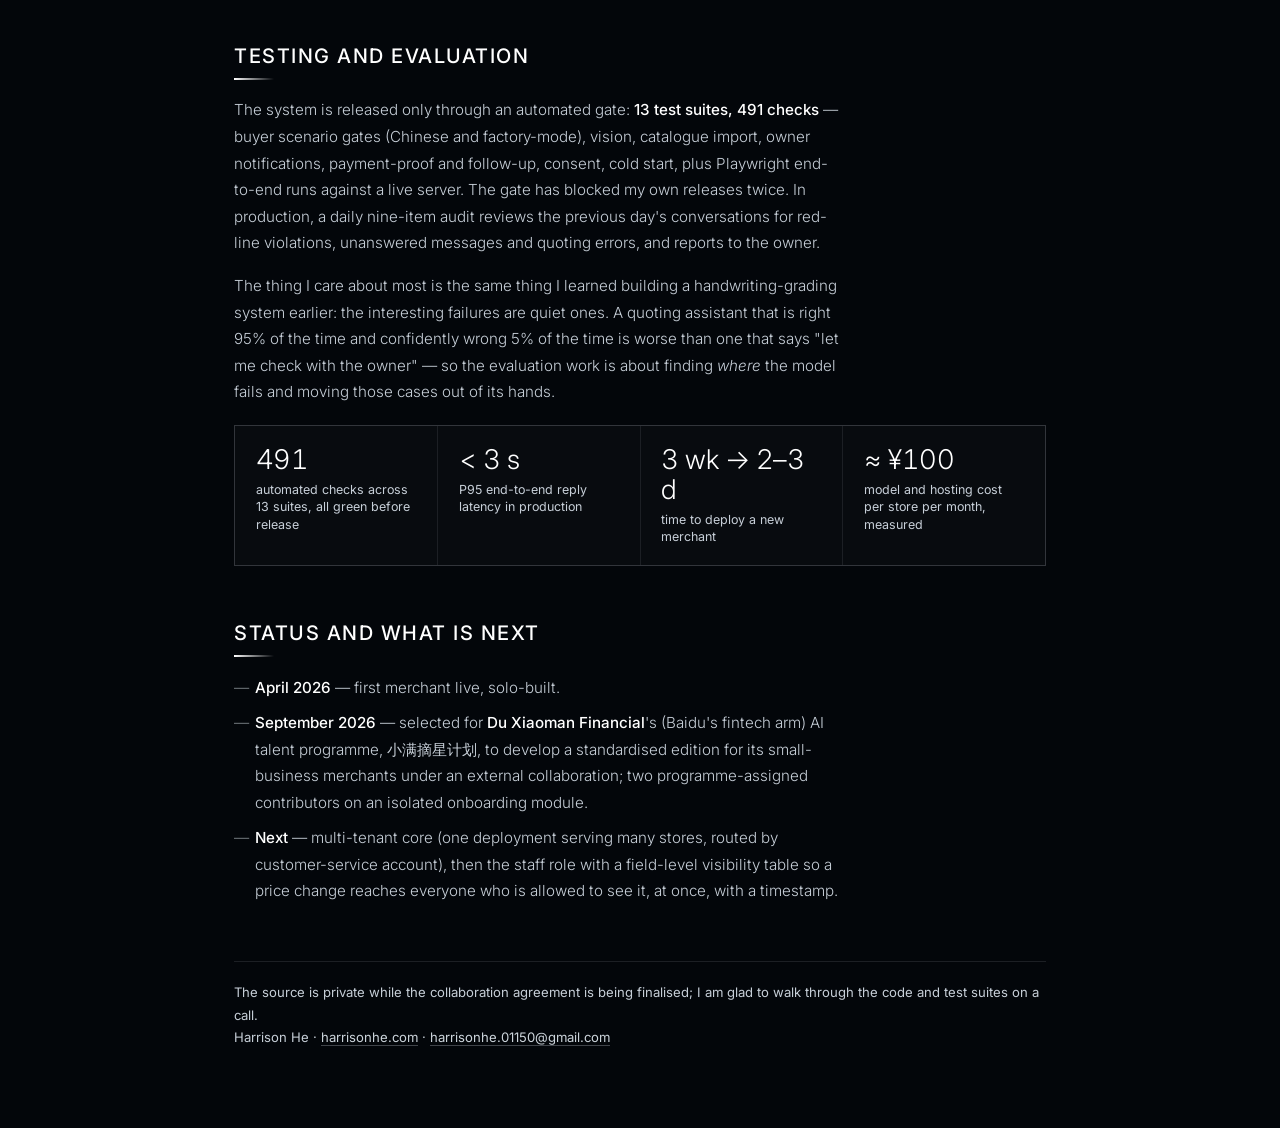
==== commit 388e24ca: "Name Du Xiaoman programme; lift text contrast; link Dianxiaoli title" ====
--- a/dianxiaoli.html
+++ b/dianxiaoli.html
@@ -149,7 +149,7 @@
         <h2>Status and what is next</h2>
         <ul>
             <li><strong>April 2026</strong> — first merchant live, solo-built.</li>
-            <li><strong>September 2026</strong> — external collaboration with a licensed fintech company in China to develop a standardised edition for its small-business merchants; two additional contributors on an isolated onboarding module.</li>
+            <li><strong>September 2026</strong> — selected for <strong>Du Xiaoman Financial</strong>'s (Baidu's fintech arm) AI talent programme, 小满摘星计划, to develop a standardised edition for its small-business merchants under an external collaboration; two programme-assigned contributors on an isolated onboarding module.</li>
             <li><strong>Next</strong> — multi-tenant core (one deployment serving many stores, routed by customer-service account), then the staff role with a field-level visibility table so a price change reaches everyone who is allowed to see it, at once, with a timestamp.</li>
         </ul>
 
--- a/css/style.css
+++ b/css/style.css
@@ -1,886 +1,889 @@
-/* =========================================
-   CSS Reset & Base Variables
-   Sword Path Blessed Land (剑道福地) Theme
-   ========================================= */
-   :root {
-    /* Color Palette - Profound Void & Cutting Azure */
-    --bg-base: #03060a;      /* Extremely profound dark void */
-    --bg-surface: #070c16;   /* Slightly lighter for cards */
-    --bg-card: rgba(14, 25, 40, 0.4);
-    
-    --text-primary: #ffffff; /* Piercing silver-white */
-    --text-secondary: #9eaab6; /* Steel grey */
-    
-    /* Sword Path Accents */
-    --accent-ink: #ffffff; /* Blinding Silver Light */
-    --accent-mist: #cdd5dc; /* Metal/Steel glare */
-    --gradient-accent: linear-gradient(135deg, var(--accent-ink), var(--accent-mist));
-
-    /* Typography */
-    --font-main: 'Inter', sans-serif;
-    
-    /* Spacing & Layout */
-    --container-width: 1100px;
-    --radius-md: 2px; /* Sharper corners for sword path */
-    --radius-lg: 4px;
-    
-    /* Transitions */
-    --transition-smooth: all 0.4s cubic-bezier(0.4, 0, 0.2, 1);
-}
-
-* {
-    margin: 0;
-    padding: 0;
-    box-sizing: border-box;
-}
-
-html {
-    scroll-behavior: smooth;
-}
-
-body {
-    background-color: var(--bg-base);
-    color: var(--text-primary);
-    font-family: var(--font-main);
-    line-height: 1.6;
-    overflow-x: hidden;
-    /* Massive immersive Bo Qing background (Full-Bleed Parallax) */
-    background-image: url('../assets/bo-qing-bg.jpg');
-    background-size: cover;
-    background-attachment: fixed;
-    background-position: center;
-    background-repeat: no-repeat;
-}
-
-a {
-    text-decoration: none;
-    color: inherit;
-    transition: var(--transition-smooth);
-}
-
-.container {
-    max-width: var(--container-width);
-    margin: 0 auto;
-    padding: 3rem;
-    /* Seamless Ink Diffusion (No box, just a soft dark mist behind text) */
-    background: radial-gradient(ellipse at center, rgba(5, 8, 12, 0.75) 0%, rgba(5, 8, 12, 0.3) 60%, transparent 100%);
-    backdrop-filter: blur(4px);
-    -webkit-backdrop-filter: blur(4px);
-    border: none;
-    border-radius: 0; 
-    box-shadow: none; /* No box shadows, keeping it completely integrated with the background */
-}
-
-/* =========================================
-   Typography & Utilities
-   ========================================= */
-.gradient-text {
-    background: linear-gradient(135deg, #ffffff, #8c9eab, #ffffff);
-    -webkit-background-clip: text;
-    -webkit-text-fill-color: transparent;
-    background-clip: text;
-    color: transparent;
-    filter: drop-shadow(0 0 10px rgba(255, 255, 255, 0.4));
-}
-
-.section {
-    padding: 100px 0;
-    position: relative;
-}
-
-/* Splitting Sword Light divider between sections */
-.section::before {
-    content: '';
-    position: absolute;
-    top: 0;
-    left: 50%;
-    transform: translateX(-50%);
-    width: 60%;
-    height: 1px;
-    background: linear-gradient(90deg, 
-        transparent, 
-        rgba(255, 255, 255, 0.4) 30%, 
-        rgba(255, 255, 255, 0.8) 50%, 
-        rgba(255, 255, 255, 0.4) 70%, 
-        transparent);
-    box-shadow: 0 0 10px rgba(255, 255, 255, 0.6);
-}
-
-.section-title {
-    font-size: 2.5rem;
-    font-weight: 300;
-    margin-bottom: 3rem;
-    position: relative;
-    display: inline-block;
-    letter-spacing: 2px;
-    text-transform: uppercase;
-}
-
-.section-title::after {
-    content: '';
-    position: absolute;
-    bottom: -10px;
-    left: 0;
-    width: 40px;
-    height: 2px;
-    background: linear-gradient(90deg, var(--accent-ink), transparent);
-    border-radius: 1px;
-}
-
-.text-center {
-    text-align: center;
-}
-.text-center.section-title::after {
-    left: 50%;
-    transform: translateX(-50%);
-    width: 60px;
-    background: linear-gradient(90deg, transparent, var(--accent-ink), transparent);
-}
-
-/* =========================================
-   Buttons - Ink Wash Style
-   ========================================= */
-.btn {
-    display: inline-block;
-    padding: 0.8rem 2rem;
-    border-radius: 2px;
-    font-weight: 400;
-    font-size: 0.9rem;
-    cursor: pointer;
-    transition: var(--transition-smooth);
-    border: none;
-    outline: none;
-    letter-spacing: 1.5px;
-    text-transform: uppercase;
-}
-
-.btn-primary {
-    background: linear-gradient(135deg, rgba(255, 255, 255, 0.1), rgba(140, 158, 171, 0.05));
-    color: #ffffff;
-    border: 1px solid rgba(255, 255, 255, 0.3);
-}
-
-.btn-primary:hover {
-    transform: translateY(-2px);
-    background: linear-gradient(135deg, rgba(255, 255, 255, 0.2), rgba(140, 158, 171, 0.15));
-    box-shadow: 0 0 20px rgba(255, 255, 255, 0.4);
-    border-color: rgba(255, 255, 255, 0.8);
-    color: #fff;
-}
-
-.btn-outline {
-    background: transparent;
-    border: 1px solid rgba(140, 158, 171, 0.3);
-    color: var(--text-secondary);
-}
-
-.btn-outline:hover {
-    border-color: rgba(255, 255, 255, 0.6);
-    color: var(--text-primary);
-    background: rgba(255, 255, 255, 0.05);
-}
-
-.btn-primary-small {
-    background: rgba(255, 255, 255, 0.05);
-    color: var(--accent-ink);
-    padding: 0.5rem 1.2rem;
-    border-radius: 2px;
-    font-weight: 500;
-    border: 1px solid rgba(255, 255, 255, 0.2);
-    letter-spacing: 1px;
-    text-transform: uppercase;
-    font-size: 0.8rem;
-}
-.btn-primary-small:hover {
-    background: rgba(255, 255, 255, 0.15);
-    border-color: rgba(255, 255, 255, 0.6);
-    box-shadow: 0 0 10px rgba(255, 255, 255, 0.3);
-    color: #fff;
-}
-
-/* =========================================
-   Navbar - Minimal Ink Style
-   ========================================= */
-#navbar {
-    position: fixed;
-    top: 0;
-    width: 100%;
-    z-index: 1000;
-    padding: 1.5rem 0;
-    transition: var(--transition-smooth);
-    background: rgba(10, 10, 10, 0.85);
-    backdrop-filter: blur(12px);
-    -webkit-backdrop-filter: blur(12px);
-    border-bottom: 1px solid rgba(184, 168, 154, 0.06);
-}
-
-#navbar.scrolled {
-    padding: 1rem 0;
-    box-shadow: 0 10px 40px rgba(0,0,0,0.6);
-}
-
-.nav-container {
-    max-width: var(--container-width);
-    margin: 0 auto;
-    padding: 0 2rem;
-    display: flex;
-    justify-content: space-between;
-    align-items: center;
-}
-
-.logo {
-    font-weight: 300;
-    font-size: 1.3rem;
-    letter-spacing: 3px;
-    text-transform: uppercase;
-    color: var(--accent-ink);
-}
-
-.nav-links {
-    list-style: none;
-    display: flex;
-    gap: 2.5rem;
-    align-items: center;
-}
-
-.nav-links a:not(.btn-primary-small) {
-    font-weight: 400;
-    color: var(--text-secondary);
-    font-size: 0.85rem;
-    letter-spacing: 1px;
-    text-transform: uppercase;
-}
-
-.nav-links a:not(.btn-primary-small):hover {
-    color: var(--text-primary);
-}
-
-/* =========================================
-   Hero Section - Ink Wash Mist
-   ========================================= */
-#hero {
-    min-height: 100vh;
-    display: flex;
-    align-items: center;
-    position: relative;
-    /* Hero does not strictly need the container box if we want pure full screen, 
-       but we will keep the glassmorphism card for the hero text */
-}
-
-#hero::before {
-    /* Shadow overlay to make text pop against the background */
-    content: '';
-    position: absolute;
-    top: 0; left: 0; right: 0; bottom: 0;
-    background: linear-gradient(to right, rgba(3, 6, 10, 0.8) 0%, transparent 80%);
-    z-index: 1;
-    pointer-events: none;
-}
-
-.hero-content {
-    position: relative;
-    z-index: 10;
-    max-width: 800px;
-}
-
-.hero-title {
-    font-size: clamp(3rem, 8vw, 5rem);
-    font-weight: 200;
-    line-height: 1.1;
-    margin-bottom: 1.5rem;
-    letter-spacing: 2px;
-}
-
-.hero-subtitle {
-    font-size: clamp(1rem, 3vw, 1.2rem);
-    color: var(--text-secondary);
-    margin-bottom: 2.5rem;
-    max-width: 600px;
-    font-weight: 300;
-    letter-spacing: 1px;
-}
-
-.hero-cta {
-    display: flex;
-    gap: 1rem;
-}
-
-/* Stat cards under the About text */
-.about-ink-art {
-    display: flex;
-    flex-direction: column;
-    gap: 1.5rem;
-}
-
-#education {
-    position: relative;
-}
-
-#education .container {
-    position: relative;
-    z-index: 1;
-}
-
-/* Floating ink particles animation */
-@keyframes floatParticle {
-    0%, 100% { transform: translateY(0) translateX(0); opacity: 0; }
-    10% { opacity: 0.4; }
-    90% { opacity: 0.4; }
-    50% { transform: translateY(-100px) translateX(30px); }
-}
-
-@keyframes inkDrift {
-    0% { transform: translateY(0) rotate(0deg); opacity: 0.1; }
-    50% { opacity: 0.3; }
-    100% { transform: translateY(-200px) rotate(180deg); opacity: 0; }
-}
-
-#hero::after {
-    content: '';
-    position: absolute;
-    bottom: 0;
-    left: 0;
-    right: 0;
-    height: 200px;
-    background: linear-gradient(to top, var(--bg-base), transparent);
-    z-index: 2;
-    pointer-events: none;
-}
-
-/* =========================================
-   About Section - Full Width inside Glass
-   ========================================= */
-.about-grid {
-    display: flex;
-    flex-direction: column;
-    gap: 2rem;
-}
-
-.achievements-grid {
-    display: grid;
-    grid-template-columns: repeat(auto-fit, minmax(200px, 1fr));
-    gap: 1.5rem;
-}
-
-.about-text p {
-    font-size: 1.05rem;
-    color: var(--text-secondary);
-    margin-bottom: 1.5rem;
-    line-height: 1.8;
-    font-weight: 300;
-}
-
-.about-stats {
-    display: grid;
-    grid-template-columns: 1fr 1fr;
-    gap: 1.5rem;
-}
-
-.stat-card {
-    background: rgba(20, 20, 20, 0.6);
-    padding: 2rem;
-    border-radius: var(--radius-md);
-    border: 1px solid rgba(184, 168, 154, 0.08);
-    text-align: center;
-    transition: var(--transition-smooth);
-    position: relative;
-    overflow: hidden;
-}
-
-/* Sword Dao Borders on cards */
-.stat-card::before {
-    content: '';
-    position: absolute;
-    top: 0;
-    left: 0;
-    right: 0;
-    height: 2px;
-    background: linear-gradient(90deg, transparent, rgba(0, 210, 255, 0.6), transparent);
-    box-shadow: 0 0 10px rgba(0, 210, 255, 0.4);
-}
-
-.stat-card:hover {
-    transform: translateY(-5px);
-    border-color: rgba(0, 210, 255, 0.3);
-    box-shadow: 0 0 25px rgba(0, 210, 255, 0.1);
-}
-
-.stat-card h3 {
-    font-size: 2.5rem;
-    font-weight: 200;
-    color: var(--accent-ink);
-    margin-bottom: 0.5rem;
-    letter-spacing: 1px;
-}
-
-.stat-card p {
-    color: var(--text-secondary);
-    font-size: 0.85rem;
-    letter-spacing: 0.5px;
-    text-transform: uppercase;
-}
-
-/* =========================================
-   Experience Timeline - Sword Path Style
-   ========================================= */
-.timeline {
-    position: relative;
-    padding-left: 40px;
-}
-
-.timeline::before {
-    content: '';
-    position: absolute;
-    left: 15px;
-    top: 0;
-    bottom: 0;
-    width: 1px;
-    background: linear-gradient(to bottom, 
-        transparent, 
-        rgba(0, 210, 255, 0.3) 20%, 
-        rgba(255, 255, 255, 0.5) 50%, 
-        rgba(0, 210, 255, 0.3) 80%, 
-        transparent);
-    box-shadow: 0 0 5px rgba(0, 210, 255, 0.3);
-}
-
-.timeline-item {
-    position: relative;
-    margin-bottom: 2.5rem;
-    display: flex;
-    gap: 1.5rem;
-    align-items: flex-start;
-}
-
-.timeline-icon {
-    flex-shrink: 0;
-    width: 44px;
-    height: 44px;
-    background: var(--bg-base);
-    border: 1px solid rgba(184, 168, 154, 0.2);
-    border-radius: 50%;
-    display: flex;
-    align-items: center;
-    justify-content: center;
-    font-size: 1.2rem;
-    position: relative;
-    z-index: 2;
-    margin-left: -40px;
-}
-
-.timeline-content {
-    background: radial-gradient(ellipse at center left, rgba(5, 8, 12, 0.8) 0%, rgba(5, 8, 12, 0) 90%);
-    padding: 1.8rem 2rem;
-    border: none;
-    box-shadow: none; /* Removed floating box shadow */
-    border-left: 2px solid rgba(255, 255, 255, 0.2);
-    flex: 1;
-    transition: var(--transition-smooth);
-}
-
-.timeline-content:hover {
-    border-color: rgba(184, 168, 154, 0.15);
-    box-shadow: 0 10px 30px rgba(0,0,0,0.3);
-    transform: translateY(-3px);
-}
-
-.timeline-content h3 {
-    font-size: 1.2rem;
-    font-weight: 500;
-    margin-bottom: 0.3rem;
-    letter-spacing: 0.5px;
-}
-
-.timeline-company {
-    color: var(--accent-ink);
-    font-weight: 400;
-    font-size: 0.95rem;
-    margin-bottom: 0.8rem;
-    letter-spacing: 0.5px;
-}
-
-.timeline-desc {
-    color: var(--text-secondary);
-    font-size: 0.9rem;
-    line-height: 1.7;
-    font-weight: 300;
-}
-
-/* =========================================
-   Education Section
-   ========================================= */
-.education-grid {
-    display: grid;
-    grid-template-columns: repeat(auto-fit, minmax(350px, 1fr));
-    gap: 2rem;
-}
-
-.edu-card {
-    background: rgba(20, 20, 20, 0.6);
-    padding: 2.5rem 2rem;
-    border-radius: var(--radius-lg);
-    border: 1px solid rgba(184, 168, 154, 0.06);
-    transition: var(--transition-smooth);
-    position: relative;
-    overflow: hidden;
-}
-
-/* Sword Dao sharp accent */
-.edu-card::after {
-    content: '';
-    position: absolute;
-    bottom: 0;
-    left: 0;
-    right: 0;
-    height: 2px;
-    background: linear-gradient(90deg, transparent, rgba(0, 210, 255, 0.5), transparent);
-    box-shadow: 0 0 8px rgba(0, 210, 255, 0.3);
-}
-
-.edu-card:hover {
-    transform: translateY(-5px);
-    border-color: rgba(0, 210, 255, 0.2);
-    box-shadow: 0 10px 30px rgba(0, 210, 255, 0.1);
-}
-
-.edu-icon {
-    font-size: 2.5rem;
-    margin-bottom: 1rem;
-    filter: grayscale(0.5);
-}
-
-.edu-header {
-    margin-bottom: 1rem;
-}
-
-.edu-header h3 {
-    font-size: 1.2rem;
-    font-weight: 500;
-    margin-bottom: 0.3rem;
-    letter-spacing: 0.5px;
-}
-
-.edu-date {
-    color: var(--accent-ink);
-    font-size: 0.85rem;
-    font-weight: 400;
-    letter-spacing: 0.5px;
-}
-
-.edu-degree {
-    font-size: 1rem;
-    color: var(--text-primary);
-    font-weight: 400;
-    margin-bottom: 0.5rem;
-}
-
-.edu-note {
-    color: var(--text-secondary);
-    font-size: 0.85rem;
-    line-height: 1.6;
-    margin-bottom: 1rem;
-    font-weight: 300;
-}
-
-.grade-chips {
-    display: flex;
-    flex-wrap: wrap;
-    gap: 0.5rem;
-    margin-top: 1rem;
-}
-
-.chip {
-    padding: 0.3rem 0.8rem;
-    border-radius: 2px;
-    font-size: 0.75rem;
-    font-weight: 500;
-    border: 1px solid;
-    letter-spacing: 0.5px;
-}
-
-.chip-star {
-    background: rgba(184, 168, 154, 0.1);
-    color: var(--accent-ink);
-    border-color: rgba(184, 168, 154, 0.2);
-}
-
-.chip-a {
-    background: rgba(107, 123, 141, 0.1);
-    color: var(--accent-mist);
-    border-color: rgba(107, 123, 141, 0.2);
-}
-
-.chip-b {
-    background: rgba(100, 100, 100, 0.1);
-    color: #888;
-    border-color: rgba(100, 100, 100, 0.2);
-}
-
-/* =========================================
-   Achievement Cards - Ink Seal Style
-   ========================================= */
-.stat-emoji {
-    font-size: 2.5rem;
-    margin-bottom: 0.5rem;
-    filter: grayscale(0.5);
-}
-
-.stat-label {
-    font-size: 1rem;
-    color: var(--text-primary);
-    font-weight: 500;
-    margin-bottom: 0.3rem;
-    letter-spacing: 0.5px;
-}
-
-.stat-sub {
-    font-size: 0.8rem;
-    color: var(--text-secondary);
-    line-height: 1.5;
-    font-weight: 300;
-}
-
-/* =========================================
-   Projects & Achievements - Scroll Style
-   ========================================= */
-.achievement-category {
-    margin-bottom: 2.5rem;
-}
-
-.category-title {
-    font-size: 1.3rem;
-    font-weight: 400;
-    margin-bottom: 1rem;
-    padding-bottom: 0.5rem;
-    border-bottom: 1px solid rgba(184, 168, 154, 0.08);
-    letter-spacing: 1px;
-}
-
-.achievement-list {
-    display: flex;
-    flex-direction: column;
-    gap: 0.6rem;
-}
-
-.achievement-item {
-    display: flex;
-    align-items: flex-start;
-    gap: 1rem;
-    background: rgba(20, 20, 20, 0.5);
-    padding: 1.1rem 1.4rem;
-    border-radius: var(--radius-md);
-    border: 1px solid rgba(184, 168, 154, 0.05);
-    transition: var(--transition-smooth);
-}
-
-.achievement-item:hover {
-    border-color: rgba(184, 168, 154, 0.12);
-    transform: translateX(5px);
-    box-shadow: 0 5px 25px rgba(0,0,0,0.2);
-}
-
-.achievement-item p {
-    color: var(--text-secondary);
-    font-size: 0.9rem;
-    line-height: 1.6;
-    flex: 1;
-    font-weight: 300;
-}
-
-.achievement-badge {
-    flex-shrink: 0;
-    padding: 0.2rem 0.6rem;
-    border-radius: 2px;
-    font-size: 0.65rem;
-    font-weight: 600;
-    letter-spacing: 1px;
-    text-transform: uppercase;
-    margin-top: 2px;
-}
-
-/* Monochrome ink seal badge colors */
-.badge-gold {
-    background: rgba(184, 168, 154, 0.12);
-    color: var(--accent-ink);
-    border: 1px solid rgba(184, 168, 154, 0.25);
-}
-
-.badge-silver {
-    background: rgba(107, 123, 141, 0.1);
-    color: var(--accent-mist);
-    border: 1px solid rgba(107, 123, 141, 0.2);
-}
-
-.badge-bronze {
-    background: rgba(100, 90, 80, 0.1);
-    color: #8a7e72;
-    border: 1px solid rgba(100, 90, 80, 0.2);
-}
-
-.badge-project {
-    background: rgba(107, 123, 141, 0.1);
-    color: var(--accent-mist);
-    border: 1px solid rgba(107, 123, 141, 0.2);
-}
-
-/* =========================================
-   Contact & Footer - Ink Wash
-   ========================================= */
-.contact-container {
-    max-width: 650px;
-}
-
-.contact-text {
-    color: var(--text-secondary);
-    font-size: 1.05rem;
-    margin-bottom: 2.5rem;
-    font-weight: 300;
-    line-height: 1.8;
-}
-
-.contact-details {
-    display: grid;
-    grid-template-columns: 1fr 1fr;
-    gap: 0.8rem;
-    margin-bottom: 2.5rem;
-}
-
-.contact-item {
-    display: flex;
-    align-items: center;
-    gap: 0.8rem;
-    background: rgba(20, 20, 20, 0.6);
-    padding: 1rem 1.3rem;
-    border-radius: var(--radius-md);
-    border: 1px solid rgba(184, 168, 154, 0.06);
-    transition: var(--transition-smooth);
-}
-
-.contact-item:hover {
-    border-color: rgba(184, 168, 154, 0.15);
-    transform: translateY(-2px);
-    box-shadow: 0 5px 20px rgba(0,0,0,0.2);
-}
-
-.contact-icon {
-    font-size: 1.2rem;
-    flex-shrink: 0;
-    filter: grayscale(0.5);
-}
-
-.contact-item p,
-.contact-item a {
-    color: var(--text-secondary);
-    font-size: 0.85rem;
-    font-weight: 300;
-}
-
-.contact-item a:hover {
-    color: var(--accent-ink);
-}
-
-.contact-cta {
-    text-align: center;
-}
-
-.btn-large {
-    padding: 1rem 3rem;
-    font-size: 0.95rem;
-}
-
-footer {
-    padding: 2rem 0;
-    text-align: center;
-    color: var(--text-secondary);
-    border-top: 1px solid rgba(184, 168, 154, 0.06);
-    font-size: 0.85rem;
-    font-weight: 300;
-    letter-spacing: 1px;
-}
-
-/* =========================================
-   Animations - Smooth Ink Reveal
-   ========================================= */
-.animate-up {
-    opacity: 0;
-    transform: translateY(30px);
-    transition: opacity 1s ease, transform 1s ease;
-}
-
-.animate-up.visible {
-    opacity: 1;
-    transform: translateY(0);
-}
-
-.delay-1 { transition-delay: 0.2s; }
-.delay-2 { transition-delay: 0.4s; }
-.delay-3 { transition-delay: 0.6s; }
-.delay-4 { transition-delay: 0.8s; }
-
-/* =========================================
-   Ink Particle Effects
-   ========================================= */
-@keyframes float {
-    0%, 100% { transform: translateY(0px) rotate(0deg); opacity: 0.3; }
-    50% { transform: translateY(-20px) rotate(5deg); opacity: 0.6; }
-}
-
-/* Hamburger toggle (hidden on desktop) */
-.nav-toggle {
-    display: none;
-    flex-direction: column;
-    justify-content: center;
-    gap: 5px;
-    width: 40px;
-    height: 40px;
-    background: transparent;
-    border: 1px solid rgba(255, 255, 255, 0.2);
-    border-radius: 2px;
-    cursor: pointer;
-    padding: 8px;
-}
-
-.nav-toggle span {
-    display: block;
-    height: 1px;
-    width: 100%;
-    background: var(--text-primary);
-    transition: var(--transition-smooth);
-}
-
-.nav-toggle.open span:nth-child(1) { transform: translateY(6px) rotate(45deg); }
-.nav-toggle.open span:nth-child(2) { opacity: 0; }
-.nav-toggle.open span:nth-child(3) { transform: translateY(-6px) rotate(-45deg); }
-
-/* Responsive tweaks */
-@media (max-width: 768px) {
-    .nav-toggle { display: flex; }
-
-    .nav-links {
-        display: none;
-        position: absolute;
-        top: 100%;
-        left: 0;
-        right: 0;
-        flex-direction: column;
-        gap: 0;
-        background: rgba(10, 10, 10, 0.97);
-        backdrop-filter: blur(12px);
-        border-bottom: 1px solid rgba(184, 168, 154, 0.1);
-        padding: 0.5rem 0;
-    }
-
-    .nav-links.open { display: flex; }
-
-    .nav-links li {
-        text-align: center;
-        padding: 0.8rem 0;
-    }
-    .about-grid { grid-template-columns: 1fr; }
-    .hero-cta { flex-direction: column; }
-    .btn { text-align: center; }
-    .education-grid { grid-template-columns: 1fr; }
-    .timeline { padding-left: 30px; }
-    .timeline-icon { margin-left: -30px; width: 36px; height: 36px; }
-    .contact-details { grid-template-columns: 1fr; }
-}
+/* =========================================
+   CSS Reset & Base Variables
+   Sword Path Blessed Land (剑道福地) Theme
+   ========================================= */
+   :root {
+    /* Color Palette - Profound Void & Cutting Azure */
+    --bg-base: #03060a;      /* Extremely profound dark void */
+    --bg-surface: #070c16;   /* Slightly lighter for cards */
+    --bg-card: rgba(14, 25, 40, 0.4);
+    
+    --text-primary: #ffffff; /* Piercing silver-white */
+    --text-secondary: #c7cfd8; /* Steel grey, lifted for legibility on the ink wash */
+    
+    /* Sword Path Accents */
+    --accent-ink: #ffffff; /* Blinding Silver Light */
+    --accent-mist: #cdd5dc; /* Metal/Steel glare */
+    --gradient-accent: linear-gradient(135deg, var(--accent-ink), var(--accent-mist));
+
+    /* Typography */
+    --font-main: 'Inter', sans-serif;
+    
+    /* Spacing & Layout */
+    --container-width: 1100px;
+    --radius-md: 2px; /* Sharper corners for sword path */
+    --radius-lg: 4px;
+    
+    /* Transitions */
+    --transition-smooth: all 0.4s cubic-bezier(0.4, 0, 0.2, 1);
+}
+
+* {
+    margin: 0;
+    padding: 0;
+    box-sizing: border-box;
+}
+
+html {
+    scroll-behavior: smooth;
+}
+
+body {
+    background-color: var(--bg-base);
+    color: var(--text-primary);
+    font-family: var(--font-main);
+    line-height: 1.6;
+    overflow-x: hidden;
+    /* Massive immersive Bo Qing background (Full-Bleed Parallax) */
+    background-image: url('../assets/bo-qing-bg.jpg');
+    background-size: cover;
+    background-attachment: fixed;
+    background-position: center;
+    background-repeat: no-repeat;
+}
+
+a {
+    text-decoration: none;
+    color: inherit;
+    transition: var(--transition-smooth);
+}
+
+.container {
+    max-width: var(--container-width);
+    margin: 0 auto;
+    padding: 3rem;
+    /* Seamless Ink Diffusion (No box, just a soft dark mist behind text) */
+    /* Ink-paper panel: the wash stays visible but always sits behind a dark scrim, so text never lands on a light patch */
+    background: radial-gradient(ellipse at center, rgba(5, 8, 12, 0.93) 0%, rgba(5, 8, 12, 0.86) 65%, rgba(5, 8, 12, 0.80) 100%);
+    backdrop-filter: blur(6px);
+    -webkit-backdrop-filter: blur(6px);
+    border: 1px solid rgba(205, 213, 220, 0.06);
+    -webkit-backdrop-filter: blur(4px);
+    border: none;
+    border-radius: 0; 
+    box-shadow: none; /* No box shadows, keeping it completely integrated with the background */
+}
+
+/* =========================================
+   Typography & Utilities
+   ========================================= */
+.gradient-text {
+    background: linear-gradient(135deg, #ffffff, #8c9eab, #ffffff);
+    -webkit-background-clip: text;
+    -webkit-text-fill-color: transparent;
+    background-clip: text;
+    color: transparent;
+    filter: drop-shadow(0 0 10px rgba(255, 255, 255, 0.4));
+}
+
+.section {
+    padding: 100px 0;
+    position: relative;
+}
+
+/* Splitting Sword Light divider between sections */
+.section::before {
+    content: '';
+    position: absolute;
+    top: 0;
+    left: 50%;
+    transform: translateX(-50%);
+    width: 60%;
+    height: 1px;
+    background: linear-gradient(90deg, 
+        transparent, 
+        rgba(255, 255, 255, 0.4) 30%, 
+        rgba(255, 255, 255, 0.8) 50%, 
+        rgba(255, 255, 255, 0.4) 70%, 
+        transparent);
+    box-shadow: 0 0 10px rgba(255, 255, 255, 0.6);
+}
+
+.section-title {
+    font-size: 2.5rem;
+    font-weight: 300;
+    margin-bottom: 3rem;
+    position: relative;
+    display: inline-block;
+    letter-spacing: 2px;
+    text-transform: uppercase;
+}
+
+.section-title::after {
+    content: '';
+    position: absolute;
+    bottom: -10px;
+    left: 0;
+    width: 40px;
+    height: 2px;
+    background: linear-gradient(90deg, var(--accent-ink), transparent);
+    border-radius: 1px;
+}
+
+.text-center {
+    text-align: center;
+}
+.text-center.section-title::after {
+    left: 50%;
+    transform: translateX(-50%);
+    width: 60px;
+    background: linear-gradient(90deg, transparent, var(--accent-ink), transparent);
+}
+
+/* =========================================
+   Buttons - Ink Wash Style
+   ========================================= */
+.btn {
+    display: inline-block;
+    padding: 0.8rem 2rem;
+    border-radius: 2px;
+    font-weight: 400;
+    font-size: 0.9rem;
+    cursor: pointer;
+    transition: var(--transition-smooth);
+    border: none;
+    outline: none;
+    letter-spacing: 1.5px;
+    text-transform: uppercase;
+}
+
+.btn-primary {
+    background: linear-gradient(135deg, rgba(255, 255, 255, 0.1), rgba(140, 158, 171, 0.05));
+    color: #ffffff;
+    border: 1px solid rgba(255, 255, 255, 0.3);
+}
+
+.btn-primary:hover {
+    transform: translateY(-2px);
+    background: linear-gradient(135deg, rgba(255, 255, 255, 0.2), rgba(140, 158, 171, 0.15));
+    box-shadow: 0 0 20px rgba(255, 255, 255, 0.4);
+    border-color: rgba(255, 255, 255, 0.8);
+    color: #fff;
+}
+
+.btn-outline {
+    background: transparent;
+    border: 1px solid rgba(140, 158, 171, 0.3);
+    color: var(--text-secondary);
+}
+
+.btn-outline:hover {
+    border-color: rgba(255, 255, 255, 0.6);
+    color: var(--text-primary);
+    background: rgba(255, 255, 255, 0.05);
+}
+
+.btn-primary-small {
+    background: rgba(255, 255, 255, 0.05);
+    color: var(--accent-ink);
+    padding: 0.5rem 1.2rem;
+    border-radius: 2px;
+    font-weight: 500;
+    border: 1px solid rgba(255, 255, 255, 0.2);
+    letter-spacing: 1px;
+    text-transform: uppercase;
+    font-size: 0.8rem;
+}
+.btn-primary-small:hover {
+    background: rgba(255, 255, 255, 0.15);
+    border-color: rgba(255, 255, 255, 0.6);
+    box-shadow: 0 0 10px rgba(255, 255, 255, 0.3);
+    color: #fff;
+}
+
+/* =========================================
+   Navbar - Minimal Ink Style
+   ========================================= */
+#navbar {
+    position: fixed;
+    top: 0;
+    width: 100%;
+    z-index: 1000;
+    padding: 1.5rem 0;
+    transition: var(--transition-smooth);
+    background: rgba(10, 10, 10, 0.85);
+    backdrop-filter: blur(12px);
+    -webkit-backdrop-filter: blur(12px);
+    border-bottom: 1px solid rgba(184, 168, 154, 0.06);
+}
+
+#navbar.scrolled {
+    padding: 1rem 0;
+    box-shadow: 0 10px 40px rgba(0,0,0,0.6);
+}
+
+.nav-container {
+    max-width: var(--container-width);
+    margin: 0 auto;
+    padding: 0 2rem;
+    display: flex;
+    justify-content: space-between;
+    align-items: center;
+}
+
+.logo {
+    font-weight: 300;
+    font-size: 1.3rem;
+    letter-spacing: 3px;
+    text-transform: uppercase;
+    color: var(--accent-ink);
+}
+
+.nav-links {
+    list-style: none;
+    display: flex;
+    gap: 2.5rem;
+    align-items: center;
+}
+
+.nav-links a:not(.btn-primary-small) {
+    font-weight: 400;
+    color: var(--text-secondary);
+    font-size: 0.85rem;
+    letter-spacing: 1px;
+    text-transform: uppercase;
+}
+
+.nav-links a:not(.btn-primary-small):hover {
+    color: var(--text-primary);
+}
+
+/* =========================================
+   Hero Section - Ink Wash Mist
+   ========================================= */
+#hero {
+    min-height: 100vh;
+    display: flex;
+    align-items: center;
+    position: relative;
+    /* Hero does not strictly need the container box if we want pure full screen, 
+       but we will keep the glassmorphism card for the hero text */
+}
+
+#hero::before {
+    /* Shadow overlay to make text pop against the background */
+    content: '';
+    position: absolute;
+    top: 0; left: 0; right: 0; bottom: 0;
+    background: linear-gradient(to right, rgba(3, 6, 10, 0.8) 0%, transparent 80%);
+    z-index: 1;
+    pointer-events: none;
+}
+
+.hero-content {
+    position: relative;
+    z-index: 10;
+    max-width: 800px;
+}
+
+.hero-title {
+    font-size: clamp(3rem, 8vw, 5rem);
+    font-weight: 200;
+    line-height: 1.1;
+    margin-bottom: 1.5rem;
+    letter-spacing: 2px;
+}
+
+.hero-subtitle {
+    font-size: clamp(1rem, 3vw, 1.2rem);
+    color: var(--text-secondary);
+    margin-bottom: 2.5rem;
+    max-width: 600px;
+    font-weight: 300;
+    letter-spacing: 1px;
+}
+
+.hero-cta {
+    display: flex;
+    gap: 1rem;
+}
+
+/* Stat cards under the About text */
+.about-ink-art {
+    display: flex;
+    flex-direction: column;
+    gap: 1.5rem;
+}
+
+#education {
+    position: relative;
+}
+
+#education .container {
+    position: relative;
+    z-index: 1;
+}
+
+/* Floating ink particles animation */
+@keyframes floatParticle {
+    0%, 100% { transform: translateY(0) translateX(0); opacity: 0; }
+    10% { opacity: 0.4; }
+    90% { opacity: 0.4; }
+    50% { transform: translateY(-100px) translateX(30px); }
+}
+
+@keyframes inkDrift {
+    0% { transform: translateY(0) rotate(0deg); opacity: 0.1; }
+    50% { opacity: 0.3; }
+    100% { transform: translateY(-200px) rotate(180deg); opacity: 0; }
+}
+
+#hero::after {
+    content: '';
+    position: absolute;
+    bottom: 0;
+    left: 0;
+    right: 0;
+    height: 200px;
+    background: linear-gradient(to top, var(--bg-base), transparent);
+    z-index: 2;
+    pointer-events: none;
+}
+
+/* =========================================
+   About Section - Full Width inside Glass
+   ========================================= */
+.about-grid {
+    display: flex;
+    flex-direction: column;
+    gap: 2rem;
+}
+
+.achievements-grid {
+    display: grid;
+    grid-template-columns: repeat(auto-fit, minmax(200px, 1fr));
+    gap: 1.5rem;
+}
+
+.about-text p {
+    font-size: 1.05rem;
+    color: var(--text-secondary);
+    margin-bottom: 1.5rem;
+    line-height: 1.8;
+    font-weight: 300;
+}
+
+.about-stats {
+    display: grid;
+    grid-template-columns: 1fr 1fr;
+    gap: 1.5rem;
+}
+
+.stat-card {
+    background: rgba(20, 20, 20, 0.6);
+    padding: 2rem;
+    border-radius: var(--radius-md);
+    border: 1px solid rgba(184, 168, 154, 0.08);
+    text-align: center;
+    transition: var(--transition-smooth);
+    position: relative;
+    overflow: hidden;
+}
+
+/* Sword Dao Borders on cards */
+.stat-card::before {
+    content: '';
+    position: absolute;
+    top: 0;
+    left: 0;
+    right: 0;
+    height: 2px;
+    background: linear-gradient(90deg, transparent, rgba(0, 210, 255, 0.6), transparent);
+    box-shadow: 0 0 10px rgba(0, 210, 255, 0.4);
+}
+
+.stat-card:hover {
+    transform: translateY(-5px);
+    border-color: rgba(0, 210, 255, 0.3);
+    box-shadow: 0 0 25px rgba(0, 210, 255, 0.1);
+}
+
+.stat-card h3 {
+    font-size: 2.5rem;
+    font-weight: 200;
+    color: var(--accent-ink);
+    margin-bottom: 0.5rem;
+    letter-spacing: 1px;
+}
+
+.stat-card p {
+    color: var(--text-secondary);
+    font-size: 0.85rem;
+    letter-spacing: 0.5px;
+    text-transform: uppercase;
+}
+
+/* =========================================
+   Experience Timeline - Sword Path Style
+   ========================================= */
+.timeline {
+    position: relative;
+    padding-left: 40px;
+}
+
+.timeline::before {
+    content: '';
+    position: absolute;
+    left: 15px;
+    top: 0;
+    bottom: 0;
+    width: 1px;
+    background: linear-gradient(to bottom, 
+        transparent, 
+        rgba(0, 210, 255, 0.3) 20%, 
+        rgba(255, 255, 255, 0.5) 50%, 
+        rgba(0, 210, 255, 0.3) 80%, 
+        transparent);
+    box-shadow: 0 0 5px rgba(0, 210, 255, 0.3);
+}
+
+.timeline-item {
+    position: relative;
+    margin-bottom: 2.5rem;
+    display: flex;
+    gap: 1.5rem;
+    align-items: flex-start;
+}
+
+.timeline-icon {
+    flex-shrink: 0;
+    width: 44px;
+    height: 44px;
+    background: var(--bg-base);
+    border: 1px solid rgba(184, 168, 154, 0.2);
+    border-radius: 50%;
+    display: flex;
+    align-items: center;
+    justify-content: center;
+    font-size: 1.2rem;
+    position: relative;
+    z-index: 2;
+    margin-left: -40px;
+}
+
+.timeline-content {
+    background: rgba(5, 8, 12, 0.55);
+    padding: 1.8rem 2rem;
+    border: none;
+    box-shadow: none; /* Removed floating box shadow */
+    border-left: 2px solid rgba(255, 255, 255, 0.2);
+    flex: 1;
+    transition: var(--transition-smooth);
+}
+
+.timeline-content:hover {
+    border-color: rgba(184, 168, 154, 0.15);
+    box-shadow: 0 10px 30px rgba(0,0,0,0.3);
+    transform: translateY(-3px);
+}
+
+.timeline-content h3 {
+    font-size: 1.2rem;
+    font-weight: 500;
+    margin-bottom: 0.3rem;
+    letter-spacing: 0.5px;
+}
+
+.timeline-company {
+    color: var(--accent-ink);
+    font-weight: 400;
+    font-size: 0.95rem;
+    margin-bottom: 0.8rem;
+    letter-spacing: 0.5px;
+}
+
+.timeline-desc {
+    color: var(--text-secondary);
+    font-size: 0.9rem;
+    line-height: 1.7;
+    font-weight: 300;
+}
+
+/* =========================================
+   Education Section
+   ========================================= */
+.education-grid {
+    display: grid;
+    grid-template-columns: repeat(auto-fit, minmax(350px, 1fr));
+    gap: 2rem;
+}
+
+.edu-card {
+    background: rgba(20, 20, 20, 0.6);
+    padding: 2.5rem 2rem;
+    border-radius: var(--radius-lg);
+    border: 1px solid rgba(184, 168, 154, 0.06);
+    transition: var(--transition-smooth);
+    position: relative;
+    overflow: hidden;
+}
+
+/* Sword Dao sharp accent */
+.edu-card::after {
+    content: '';
+    position: absolute;
+    bottom: 0;
+    left: 0;
+    right: 0;
+    height: 2px;
+    background: linear-gradient(90deg, transparent, rgba(0, 210, 255, 0.5), transparent);
+    box-shadow: 0 0 8px rgba(0, 210, 255, 0.3);
+}
+
+.edu-card:hover {
+    transform: translateY(-5px);
+    border-color: rgba(0, 210, 255, 0.2);
+    box-shadow: 0 10px 30px rgba(0, 210, 255, 0.1);
+}
+
+.edu-icon {
+    font-size: 2.5rem;
+    margin-bottom: 1rem;
+    filter: grayscale(0.5);
+}
+
+.edu-header {
+    margin-bottom: 1rem;
+}
+
+.edu-header h3 {
+    font-size: 1.2rem;
+    font-weight: 500;
+    margin-bottom: 0.3rem;
+    letter-spacing: 0.5px;
+}
+
+.edu-date {
+    color: var(--accent-ink);
+    font-size: 0.85rem;
+    font-weight: 400;
+    letter-spacing: 0.5px;
+}
+
+.edu-degree {
+    font-size: 1rem;
+    color: var(--text-primary);
+    font-weight: 400;
+    margin-bottom: 0.5rem;
+}
+
+.edu-note {
+    color: var(--text-secondary);
+    font-size: 0.85rem;
+    line-height: 1.6;
+    margin-bottom: 1rem;
+    font-weight: 300;
+}
+
+.grade-chips {
+    display: flex;
+    flex-wrap: wrap;
+    gap: 0.5rem;
+    margin-top: 1rem;
+}
+
+.chip {
+    padding: 0.3rem 0.8rem;
+    border-radius: 2px;
+    font-size: 0.75rem;
+    font-weight: 500;
+    border: 1px solid;
+    letter-spacing: 0.5px;
+}
+
+.chip-star {
+    background: rgba(184, 168, 154, 0.1);
+    color: var(--accent-ink);
+    border-color: rgba(184, 168, 154, 0.2);
+}
+
+.chip-a {
+    background: rgba(107, 123, 141, 0.1);
+    color: var(--accent-mist);
+    border-color: rgba(107, 123, 141, 0.2);
+}
+
+.chip-b {
+    background: rgba(100, 100, 100, 0.1);
+    color: #888;
+    border-color: rgba(100, 100, 100, 0.2);
+}
+
+/* =========================================
+   Achievement Cards - Ink Seal Style
+   ========================================= */
+.stat-emoji {
+    font-size: 2.5rem;
+    margin-bottom: 0.5rem;
+    filter: grayscale(0.5);
+}
+
+.stat-label {
+    font-size: 1rem;
+    color: var(--text-primary);
+    font-weight: 500;
+    margin-bottom: 0.3rem;
+    letter-spacing: 0.5px;
+}
+
+.stat-sub {
+    font-size: 0.8rem;
+    color: var(--text-secondary);
+    line-height: 1.5;
+    font-weight: 300;
+}
+
+/* =========================================
+   Projects & Achievements - Scroll Style
+   ========================================= */
+.achievement-category {
+    margin-bottom: 2.5rem;
+}
+
+.category-title {
+    font-size: 1.3rem;
+    font-weight: 400;
+    margin-bottom: 1rem;
+    padding-bottom: 0.5rem;
+    border-bottom: 1px solid rgba(184, 168, 154, 0.08);
+    letter-spacing: 1px;
+}
+
+.achievement-list {
+    display: flex;
+    flex-direction: column;
+    gap: 0.6rem;
+}
+
+.achievement-item {
+    display: flex;
+    align-items: flex-start;
+    gap: 1rem;
+    background: rgba(20, 20, 20, 0.5);
+    padding: 1.1rem 1.4rem;
+    border-radius: var(--radius-md);
+    border: 1px solid rgba(184, 168, 154, 0.05);
+    transition: var(--transition-smooth);
+}
+
+.achievement-item:hover {
+    border-color: rgba(184, 168, 154, 0.12);
+    transform: translateX(5px);
+    box-shadow: 0 5px 25px rgba(0,0,0,0.2);
+}
+
+.achievement-item p {
+    color: var(--text-secondary);
+    font-size: 0.9rem;
+    line-height: 1.6;
+    flex: 1;
+    font-weight: 300;
+}
+
+.achievement-badge {
+    flex-shrink: 0;
+    padding: 0.2rem 0.6rem;
+    border-radius: 2px;
+    font-size: 0.65rem;
+    font-weight: 600;
+    letter-spacing: 1px;
+    text-transform: uppercase;
+    margin-top: 2px;
+}
+
+/* Monochrome ink seal badge colors */
+.badge-gold {
+    background: rgba(184, 168, 154, 0.12);
+    color: var(--accent-ink);
+    border: 1px solid rgba(184, 168, 154, 0.25);
+}
+
+.badge-silver {
+    background: rgba(107, 123, 141, 0.1);
+    color: var(--accent-mist);
+    border: 1px solid rgba(107, 123, 141, 0.2);
+}
+
+.badge-bronze {
+    background: rgba(100, 90, 80, 0.1);
+    color: #8a7e72;
+    border: 1px solid rgba(100, 90, 80, 0.2);
+}
+
+.badge-project {
+    background: rgba(107, 123, 141, 0.1);
+    color: var(--accent-mist);
+    border: 1px solid rgba(107, 123, 141, 0.2);
+}
+
+/* =========================================
+   Contact & Footer - Ink Wash
+   ========================================= */
+.contact-container {
+    max-width: 650px;
+}
+
+.contact-text {
+    color: var(--text-secondary);
+    font-size: 1.05rem;
+    margin-bottom: 2.5rem;
+    font-weight: 300;
+    line-height: 1.8;
+}
+
+.contact-details {
+    display: grid;
+    grid-template-columns: 1fr 1fr;
+    gap: 0.8rem;
+    margin-bottom: 2.5rem;
+}
+
+.contact-item {
+    display: flex;
+    align-items: center;
+    gap: 0.8rem;
+    background: rgba(20, 20, 20, 0.6);
+    padding: 1rem 1.3rem;
+    border-radius: var(--radius-md);
+    border: 1px solid rgba(184, 168, 154, 0.06);
+    transition: var(--transition-smooth);
+}
+
+.contact-item:hover {
+    border-color: rgba(184, 168, 154, 0.15);
+    transform: translateY(-2px);
+    box-shadow: 0 5px 20px rgba(0,0,0,0.2);
+}
+
+.contact-icon {
+    font-size: 1.2rem;
+    flex-shrink: 0;
+    filter: grayscale(0.5);
+}
+
+.contact-item p,
+.contact-item a {
+    color: var(--text-secondary);
+    font-size: 0.85rem;
+    font-weight: 300;
+}
+
+.contact-item a:hover {
+    color: var(--accent-ink);
+}
+
+.contact-cta {
+    text-align: center;
+}
+
+.btn-large {
+    padding: 1rem 3rem;
+    font-size: 0.95rem;
+}
+
+footer {
+    padding: 2rem 0;
+    text-align: center;
+    color: var(--text-secondary);
+    border-top: 1px solid rgba(184, 168, 154, 0.06);
+    font-size: 0.85rem;
+    font-weight: 300;
+    letter-spacing: 1px;
+}
+
+/* =========================================
+   Animations - Smooth Ink Reveal
+   ========================================= */
+.animate-up {
+    opacity: 0;
+    transform: translateY(30px);
+    transition: opacity 1s ease, transform 1s ease;
+}
+
+.animate-up.visible {
+    opacity: 1;
+    transform: translateY(0);
+}
+
+.delay-1 { transition-delay: 0.2s; }
+.delay-2 { transition-delay: 0.4s; }
+.delay-3 { transition-delay: 0.6s; }
+.delay-4 { transition-delay: 0.8s; }
+
+/* =========================================
+   Ink Particle Effects
+   ========================================= */
+@keyframes float {
+    0%, 100% { transform: translateY(0px) rotate(0deg); opacity: 0.3; }
+    50% { transform: translateY(-20px) rotate(5deg); opacity: 0.6; }
+}
+
+/* Hamburger toggle (hidden on desktop) */
+.nav-toggle {
+    display: none;
+    flex-direction: column;
+    justify-content: center;
+    gap: 5px;
+    width: 40px;
+    height: 40px;
+    background: transparent;
+    border: 1px solid rgba(255, 255, 255, 0.2);
+    border-radius: 2px;
+    cursor: pointer;
+    padding: 8px;
+}
+
+.nav-toggle span {
+    display: block;
+    height: 1px;
+    width: 100%;
+    background: var(--text-primary);
+    transition: var(--transition-smooth);
+}
+
+.nav-toggle.open span:nth-child(1) { transform: translateY(6px) rotate(45deg); }
+.nav-toggle.open span:nth-child(2) { opacity: 0; }
+.nav-toggle.open span:nth-child(3) { transform: translateY(-6px) rotate(-45deg); }
+
+/* Responsive tweaks */
+@media (max-width: 768px) {
+    .nav-toggle { display: flex; }
+
+    .nav-links {
+        display: none;
+        position: absolute;
+        top: 100%;
+        left: 0;
+        right: 0;
+        flex-direction: column;
+        gap: 0;
+        background: rgba(10, 10, 10, 0.97);
+        backdrop-filter: blur(12px);
+        border-bottom: 1px solid rgba(184, 168, 154, 0.1);
+        padding: 0.5rem 0;
+    }
+
+    .nav-links.open { display: flex; }
+
+    .nav-links li {
+        text-align: center;
+        padding: 0.8rem 0;
+    }
+    .about-grid { grid-template-columns: 1fr; }
+    .hero-cta { flex-direction: column; }
+    .btn { text-align: center; }
+    .education-grid { grid-template-columns: 1fr; }
+    .timeline { padding-left: 30px; }
+    .timeline-icon { margin-left: -30px; width: 36px; height: 36px; }
+    .contact-details { grid-template-columns: 1fr; }
+}
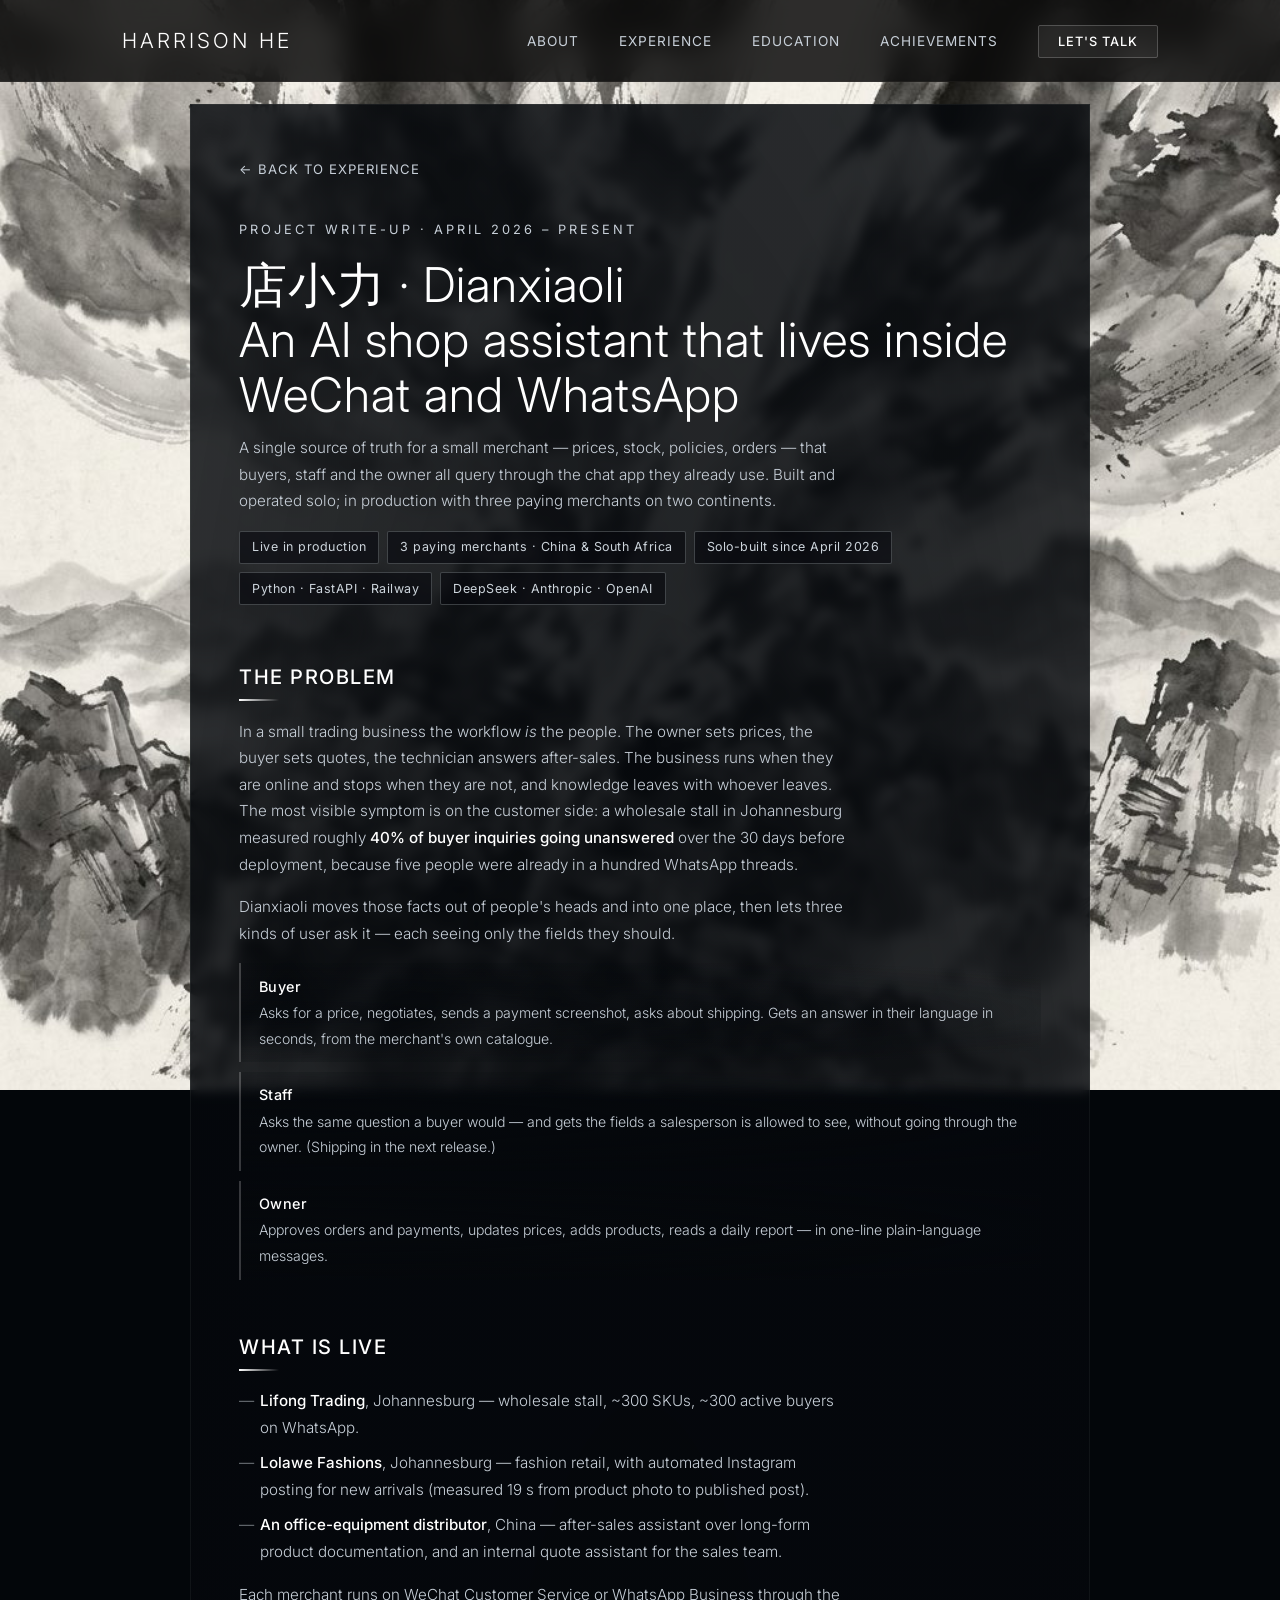
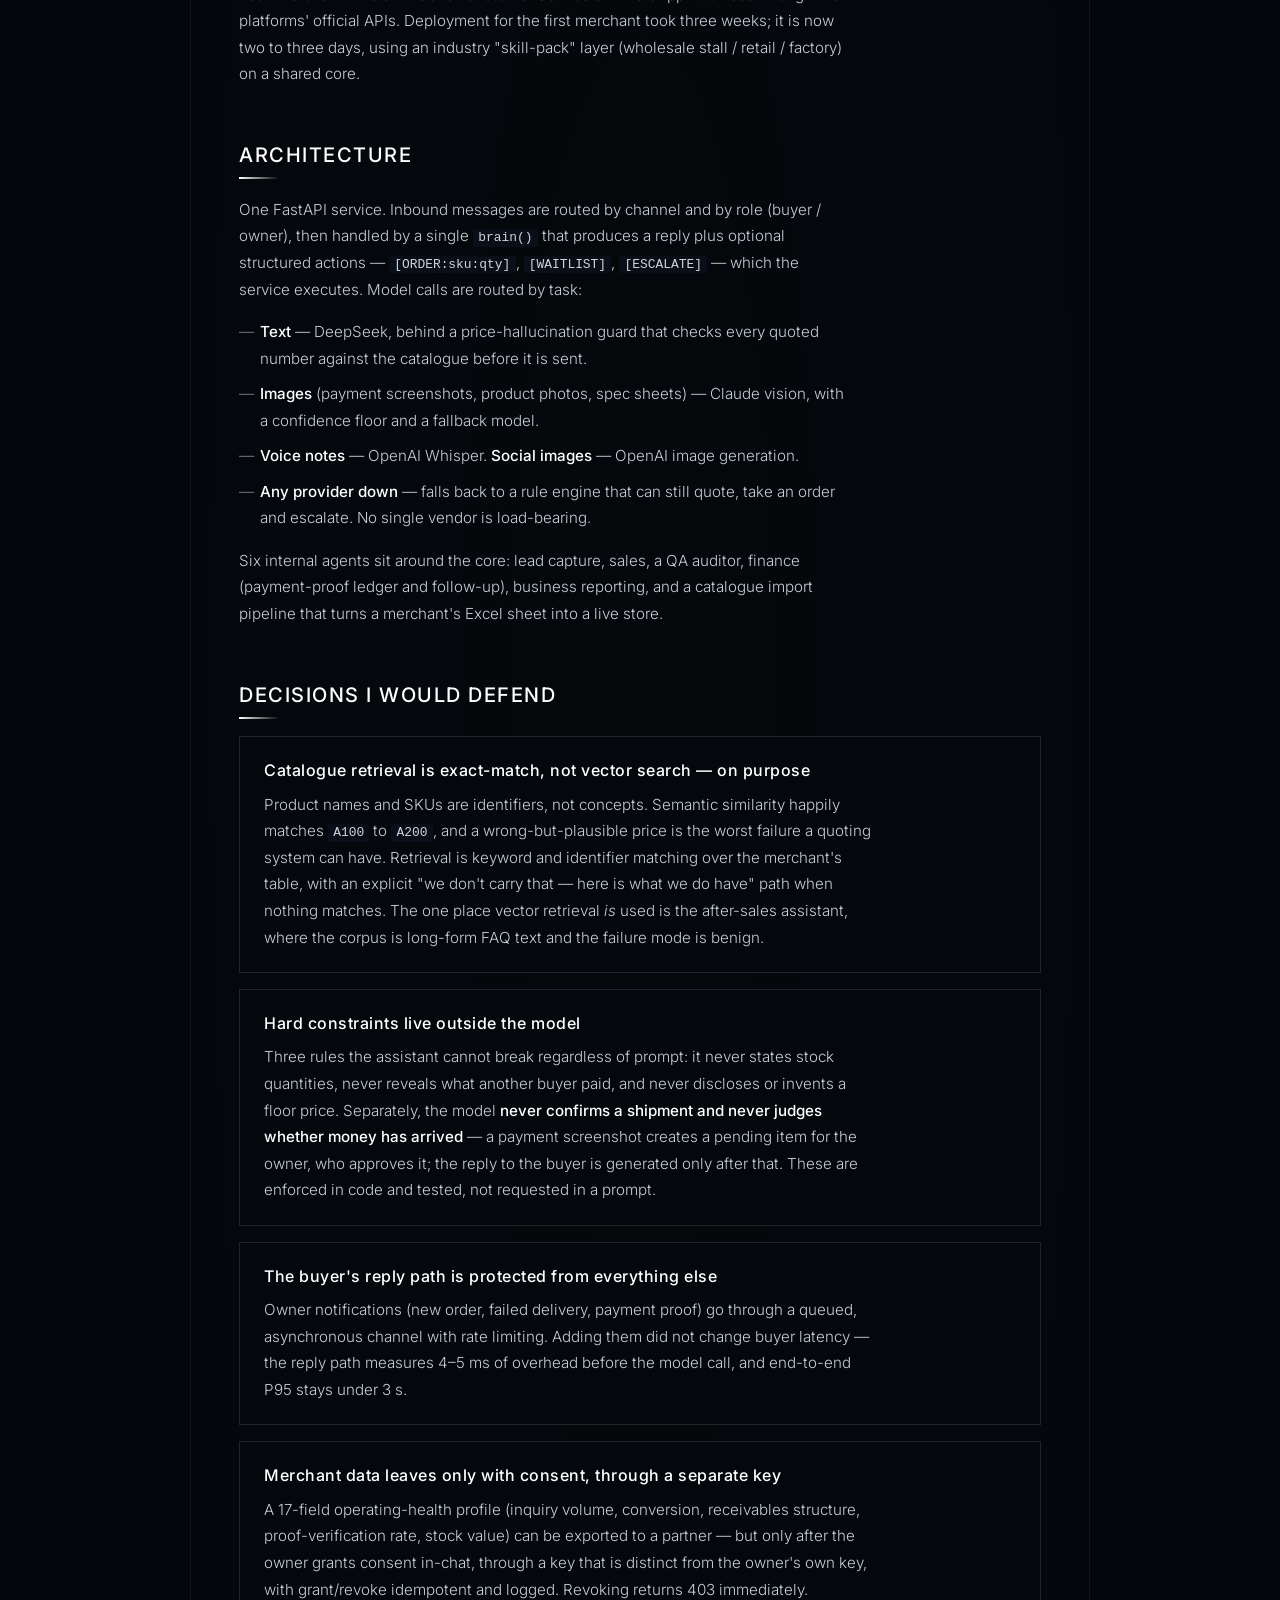
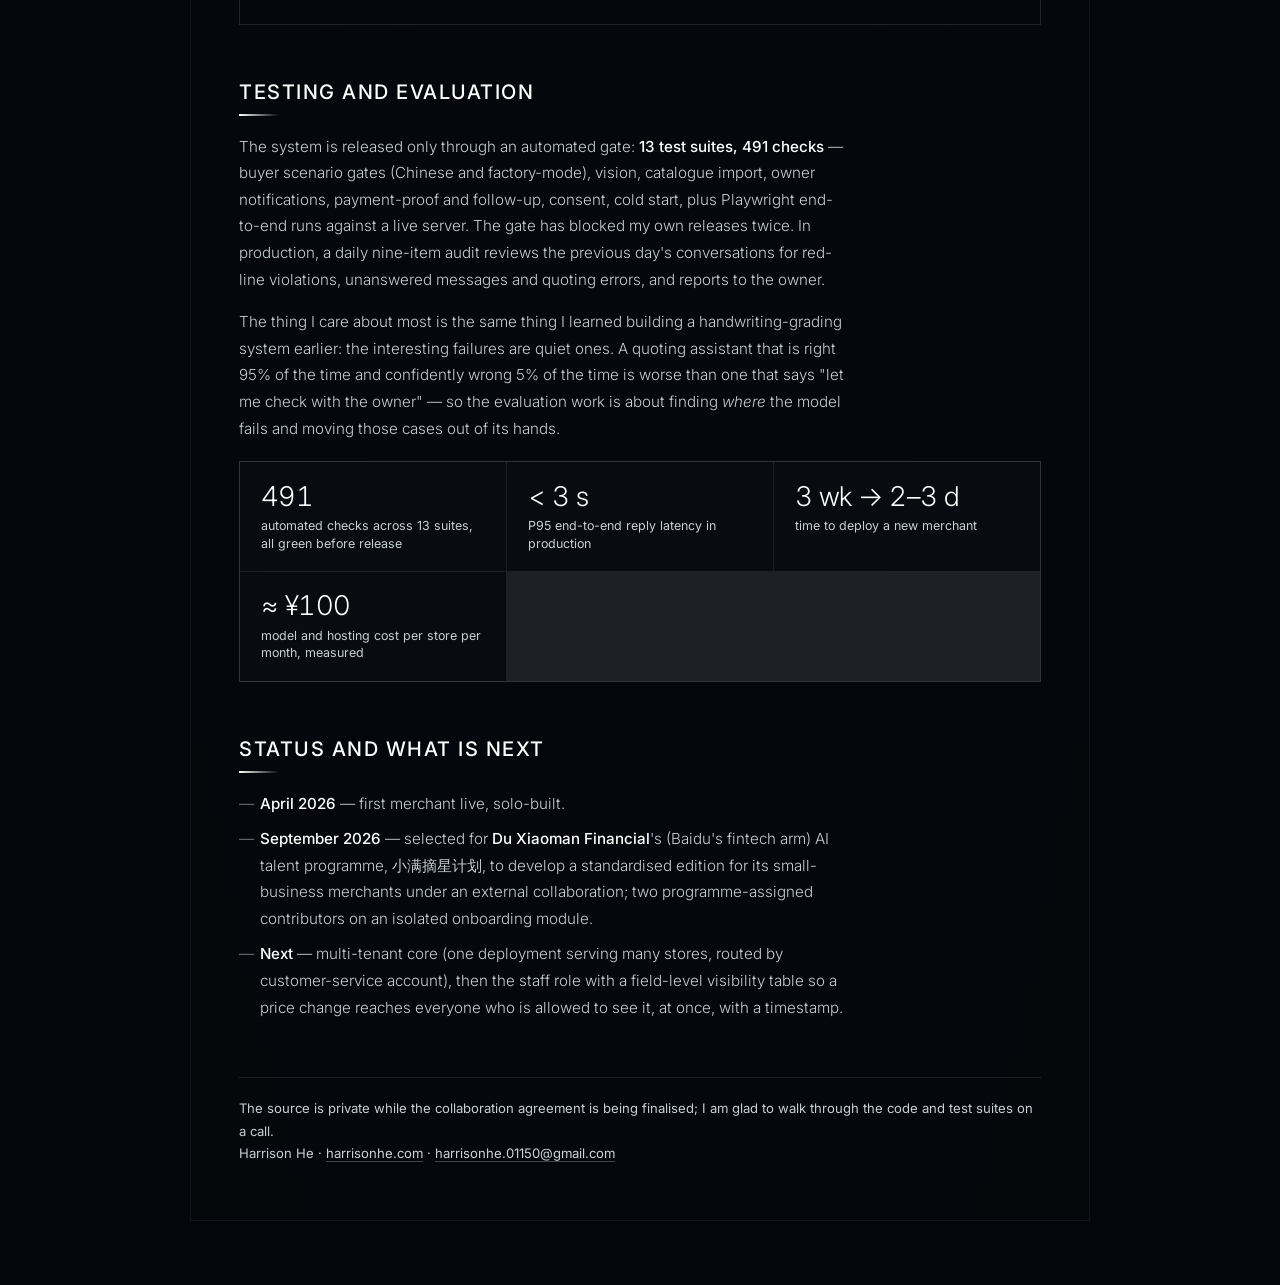
==== commit c5bc3361: "Ink-paper panel on write-up page; name Du Xiaoman; lift contrast" ====
--- a/dianxiaoli.html
+++ b/dianxiaoli.html
@@ -17,7 +17,11 @@
     <link rel="stylesheet" href="css/style.css">
     <style>
         /* Page-specific: a long-form technical note on top of the site theme */
-        .wu { max-width: 860px; margin: 0 auto; padding: 7.5rem 1.5rem 5rem; }
+        .wu { max-width: 900px; margin: 6.5rem auto 4rem; padding: 3.2rem 3rem 3.5rem;
+             /* Same ink-paper panel as the home page: wash stays visible around the panel, text always sits on a dark scrim */
+             background: radial-gradient(ellipse at center, rgba(5, 8, 12, 0.93) 0%, rgba(5, 8, 12, 0.87) 65%, rgba(5, 8, 12, 0.82) 100%);
+             backdrop-filter: blur(6px); -webkit-backdrop-filter: blur(6px);
+             border: 1px solid rgba(205, 213, 220, 0.06); }
         .wu-kicker { font-size: 0.8rem; letter-spacing: 3px; text-transform: uppercase; color: var(--text-secondary); font-weight: 400; margin-bottom: 1rem; }
         .wu h1 { font-size: clamp(2rem, 5vw, 3rem); font-weight: 300; letter-spacing: 1px; line-height: 1.15; margin-bottom: 0.8rem; }
         .wu h1 .zh { font-weight: 500; }
@@ -50,7 +54,7 @@
         .wu-meta a:hover { color: var(--text-primary); border-color: var(--text-primary); }
         .wu-back { display: inline-block; font-size: 0.82rem; letter-spacing: 1px; text-transform: uppercase; color: var(--text-secondary); margin-bottom: 2.5rem; }
         .wu-back:hover { color: var(--text-primary); }
-        @media (max-width: 600px) { .wu { padding-top: 6rem; } .wu-stat .n { font-size: 1.4rem; } }
+        @media (max-width: 600px) { .wu { margin: 5.5rem 0.75rem 3rem; padding: 2.2rem 1.25rem 2.5rem; } .wu-stat .n { font-size: 1.4rem; } }
     </style>
 </head>
 <body>
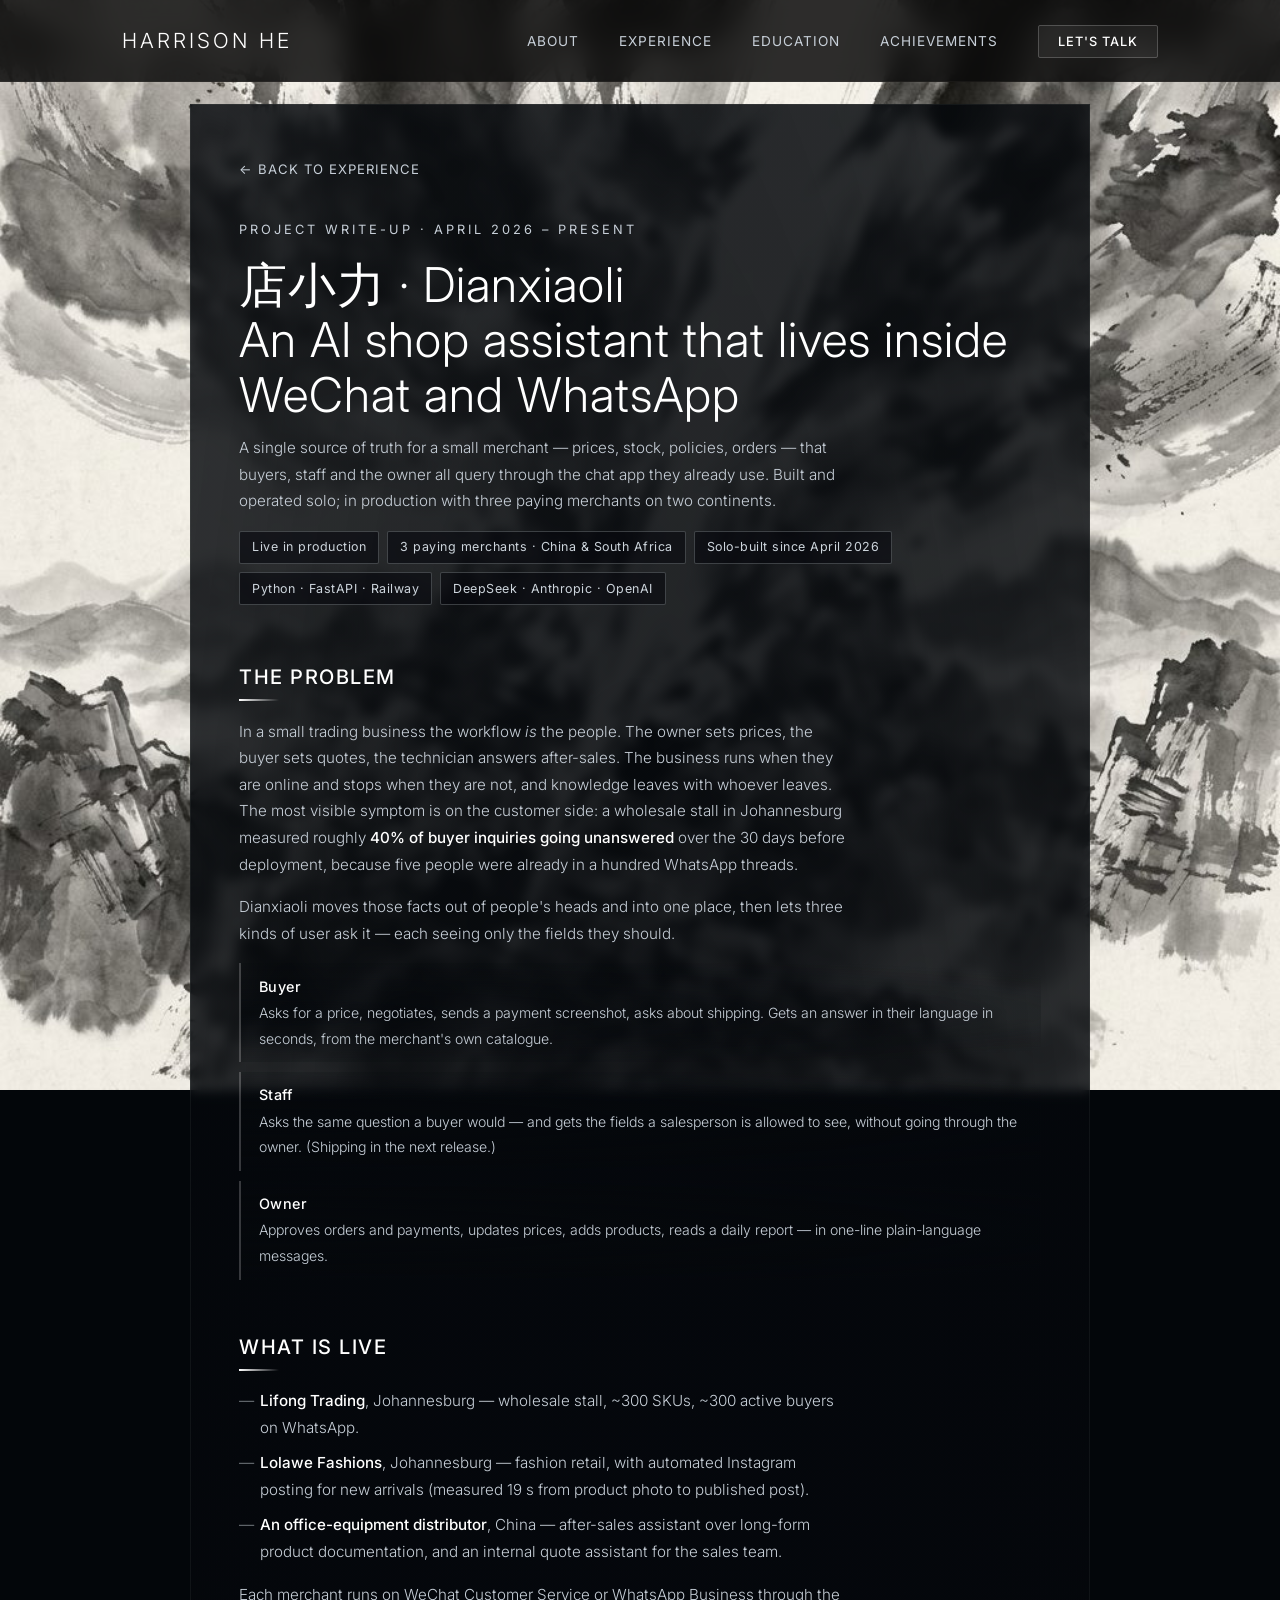
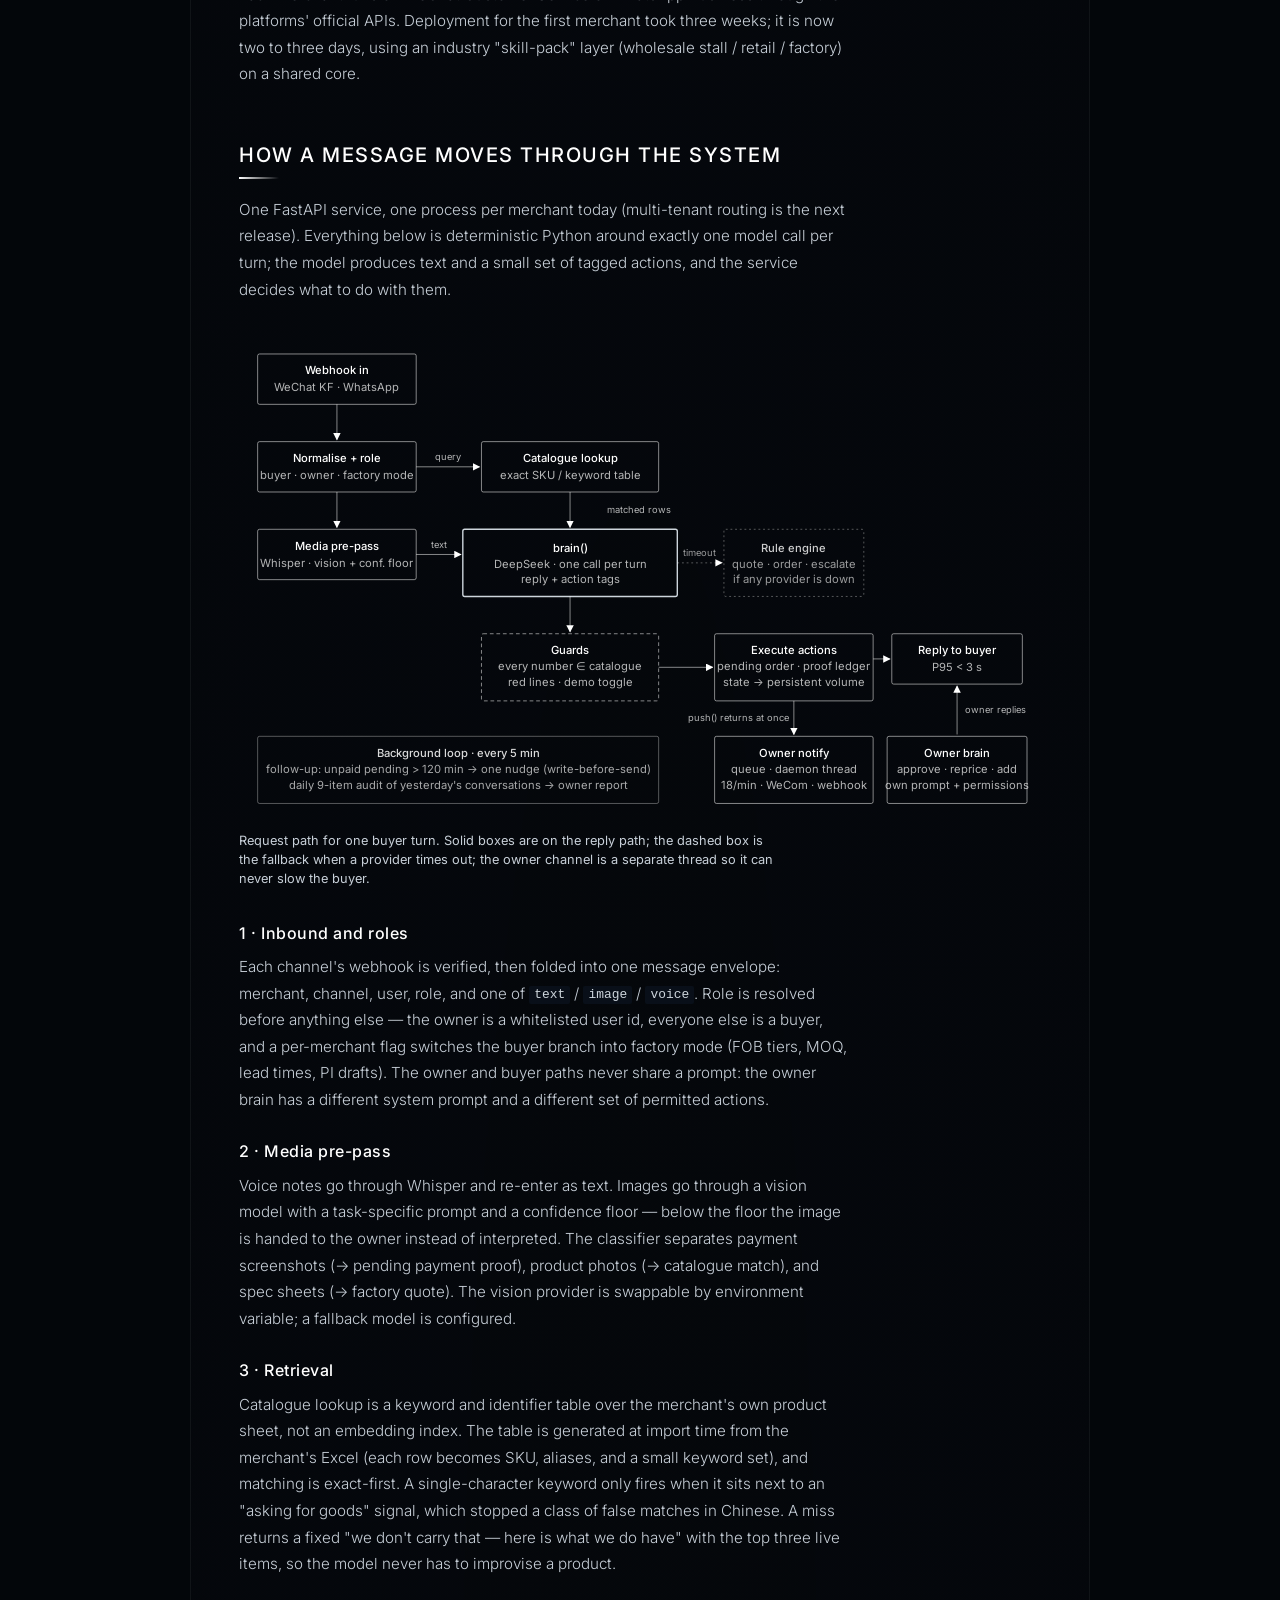
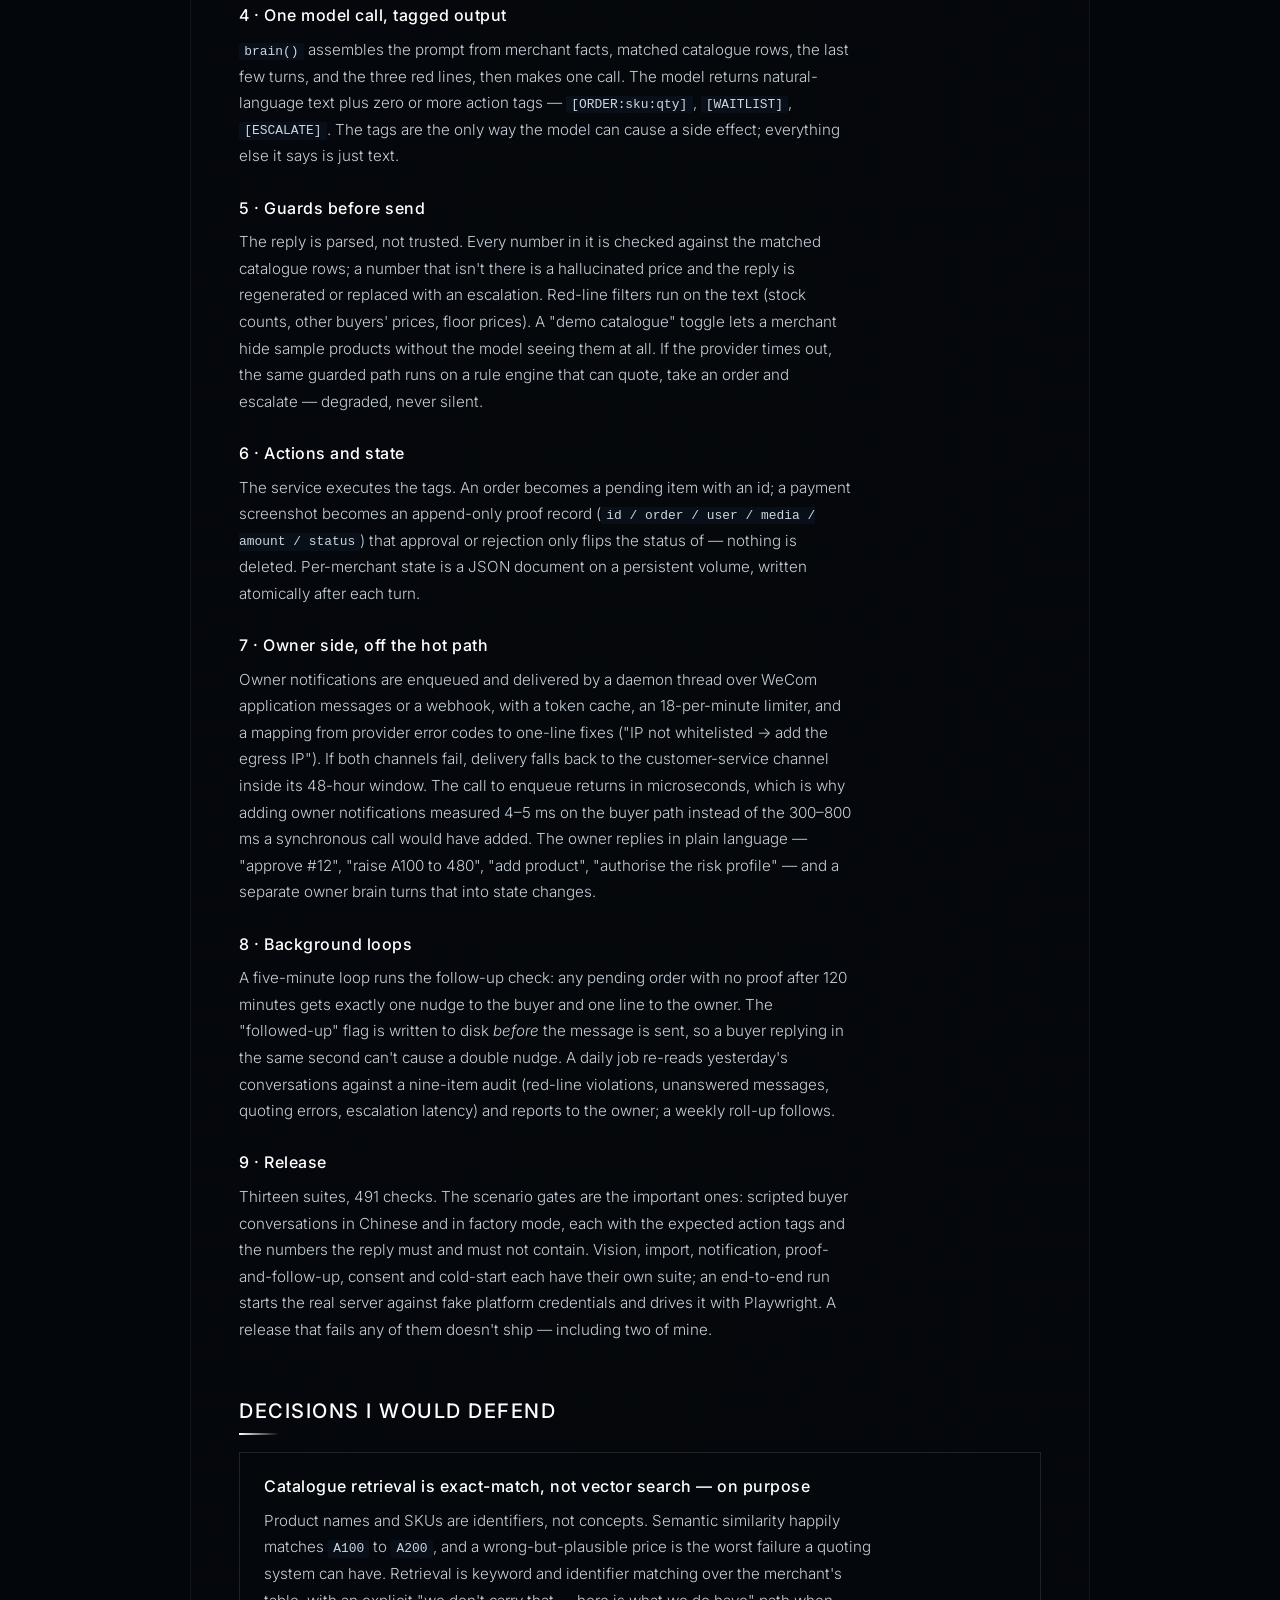
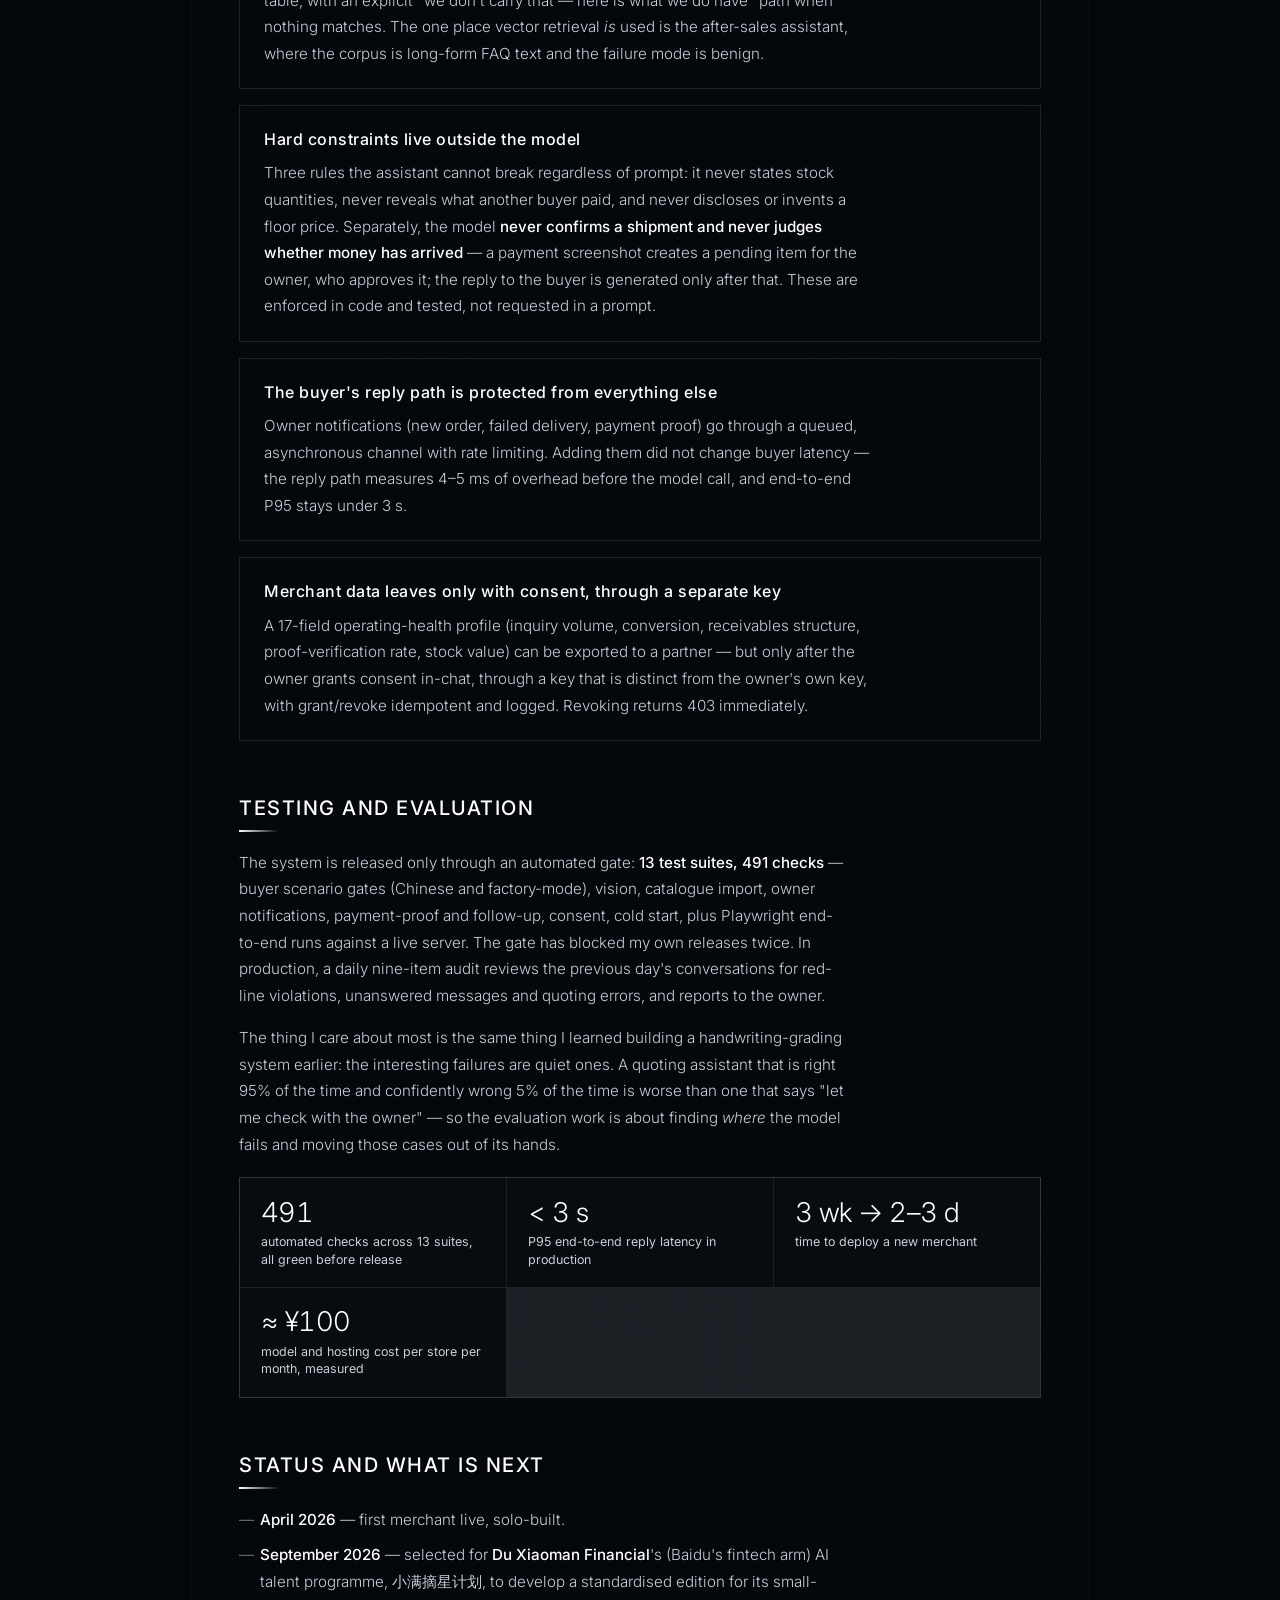
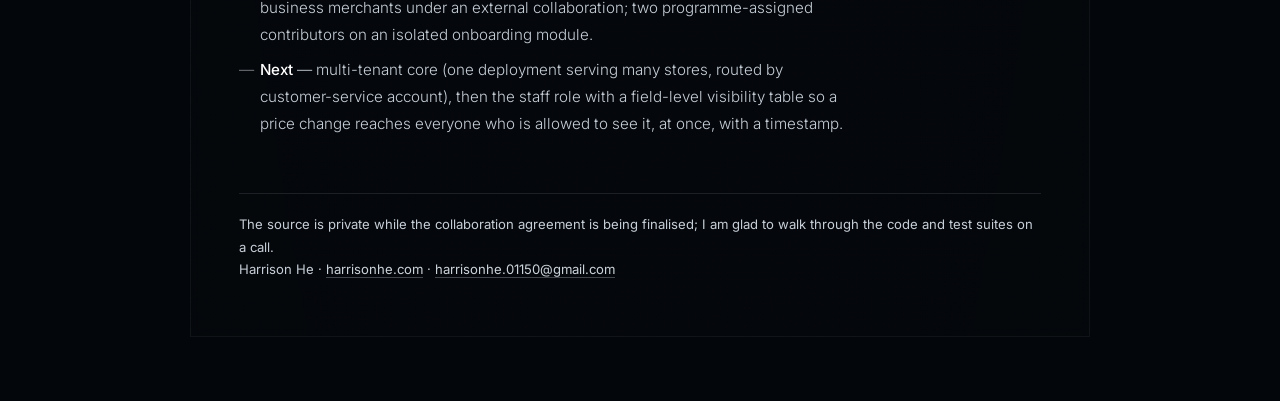
==== commit 110c6c4e: "Dianxiaoli write-up: request-path diagram + workflow detail; contrast fixes" ====
--- a/dianxiaoli.html
+++ b/dianxiaoli.html
@@ -49,6 +49,9 @@
         .wu-decision { border: 1px solid rgba(205, 213, 220, 0.14); background: rgba(5, 8, 12, 0.7); padding: 1.3rem 1.5rem; margin-bottom: 1rem; }
         .wu-decision h3 { margin-top: 0; }
         .wu-decision p:last-child { margin-bottom: 0; }
+        .wu-fig { margin: 1.4rem 0 2rem; }
+        .wu-fig svg { width: 100%; max-width: 100%; height: auto; display: block; color: var(--text-primary); }
+        .wu-fig figcaption { font-size: 0.8rem; color: var(--text-secondary); margin-top: 0.7rem; line-height: 1.5; max-width: 68ch; }
         .wu-meta { font-size: 0.82rem; color: var(--text-secondary); border-top: 1px solid rgba(205, 213, 220, 0.12); padding-top: 1.2rem; margin-top: 3.5rem; line-height: 1.7; }
         .wu-meta a { color: var(--accent-mist); border-bottom: 1px solid rgba(205, 213, 220, 0.3); }
         .wu-meta a:hover { color: var(--text-primary); border-color: var(--text-primary); }
@@ -107,15 +110,130 @@
         </ul>
         <p>Each merchant runs on WeChat Customer Service or WhatsApp Business through the platforms' official APIs. Deployment for the first merchant took three weeks; it is now two to three days, using an industry "skill-pack" layer (wholesale stall / retail / factory) on a shared core.</p>
 
-        <h2>Architecture</h2>
-        <p>One FastAPI service. Inbound messages are routed by channel and by role (buyer / owner), then handled by a single <code>brain()</code> that produces a reply plus optional structured actions — <code>[ORDER:sku:qty]</code>, <code>[WAITLIST]</code>, <code>[ESCALATE]</code> — which the service executes. Model calls are routed by task:</p>
-        <ul>
-            <li><strong>Text</strong> — DeepSeek, behind a price-hallucination guard that checks every quoted number against the catalogue before it is sent.</li>
-            <li><strong>Images</strong> (payment screenshots, product photos, spec sheets) — Claude vision, with a confidence floor and a fallback model.</li>
-            <li><strong>Voice notes</strong> — OpenAI Whisper. <strong>Social images</strong> — OpenAI image generation.</li>
-            <li><strong>Any provider down</strong> — falls back to a rule engine that can still quote, take an order and escalate. No single vendor is load-bearing.</li>
-        </ul>
-        <p>Six internal agents sit around the core: lead capture, sales, a QA auditor, finance (payment-proof ledger and follow-up), business reporting, and a catalogue import pipeline that turns a merchant's Excel sheet into a live store.</p>
+        <h2>How a message moves through the system</h2>
+        <p>One FastAPI service, one process per merchant today (multi-tenant routing is the next release). Everything below is deterministic Python around exactly one model call per turn; the model produces text and a small set of tagged actions, and the service decides what to do with them.</p>
+
+        <figure class="wu-fig">
+            <svg viewBox="0 0 860 530" role="img" aria-label="Request path: a buyer message enters from WeChat or WhatsApp, is normalised and role-resolved, media is transcribed or read by a vision model, the catalogue is queried by exact identifier, the language model drafts a reply with action tags, guards check the reply, then the service executes actions, replies to the buyer, and queues an owner notification on a separate thread.">
+                <defs>
+                    <marker id="arr" viewBox="0 0 10 10" refX="9" refY="5" markerWidth="8" markerHeight="8" orient="auto-start-reverse">
+                        <path d="M0,0 L10,5 L0,10 z" fill="currentColor"/>
+                    </marker>
+                </defs>
+                <g font-family="Inter, sans-serif" font-size="12" fill="currentColor">
+                    <!-- Column 1: inbound -->
+                    <rect x="20" y="30" width="170" height="54" rx="2" fill="none" stroke="currentColor" stroke-opacity="0.55"/>
+                    <text x="105" y="52" text-anchor="middle" font-weight="500">Webhook in</text>
+                    <text x="105" y="70" text-anchor="middle" fill-opacity="0.7">WeChat KF · WhatsApp</text>
+
+                    <rect x="20" y="124" width="170" height="54" rx="2" fill="none" stroke="currentColor" stroke-opacity="0.55"/>
+                    <text x="105" y="146" text-anchor="middle" font-weight="500">Normalise + role</text>
+                    <text x="105" y="164" text-anchor="middle" fill-opacity="0.7">buyer · owner · factory mode</text>
+
+                    <rect x="20" y="218" width="170" height="54" rx="2" fill="none" stroke="currentColor" stroke-opacity="0.55"/>
+                    <text x="105" y="240" text-anchor="middle" font-weight="500">Media pre-pass</text>
+                    <text x="105" y="258" text-anchor="middle" fill-opacity="0.7">Whisper · vision + conf. floor</text>
+
+                    <line x1="105" y1="84" x2="105" y2="122" stroke="currentColor" stroke-opacity="0.55" marker-end="url(#arr)"/>
+                    <line x1="105" y1="178" x2="105" y2="216" stroke="currentColor" stroke-opacity="0.55" marker-end="url(#arr)"/>
+
+                    <!-- Column 2: retrieval + brain -->
+                    <rect x="260" y="124" width="190" height="54" rx="2" fill="none" stroke="currentColor" stroke-opacity="0.55"/>
+                    <text x="355" y="146" text-anchor="middle" font-weight="500">Catalogue lookup</text>
+                    <text x="355" y="164" text-anchor="middle" fill-opacity="0.7">exact SKU / keyword table</text>
+
+                    <rect x="240" y="218" width="230" height="72" rx="2" fill="none" stroke="#cdd5dc" stroke-width="1.5"/>
+                    <text x="355" y="242" text-anchor="middle" font-weight="500">brain()</text>
+                    <text x="355" y="259" text-anchor="middle" fill-opacity="0.7">DeepSeek · one call per turn</text>
+                    <text x="355" y="276" text-anchor="middle" fill-opacity="0.7">reply + action tags</text>
+
+                    <line x1="190" y1="245" x2="238" y2="245" stroke="currentColor" stroke-opacity="0.55" marker-end="url(#arr)"/>
+                    <text x="214" y="238" text-anchor="middle" font-size="10" fill-opacity="0.7">text</text>
+                    <line x1="355" y1="178" x2="355" y2="216" stroke="currentColor" stroke-opacity="0.55" marker-end="url(#arr)"/>
+                    <text x="395" y="201" font-size="10" fill-opacity="0.7">matched rows</text>
+                    <path d="M190,151 L258,151" stroke="currentColor" stroke-opacity="0.55" marker-end="url(#arr)"/>
+                    <text x="224" y="144" text-anchor="middle" font-size="10" fill-opacity="0.7">query</text>
+
+                    <!-- Guards -->
+                    <rect x="260" y="330" width="190" height="72" rx="2" fill="none" stroke="currentColor" stroke-opacity="0.55" stroke-dasharray="4 3"/>
+                    <text x="355" y="352" text-anchor="middle" font-weight="500">Guards</text>
+                    <text x="355" y="369" text-anchor="middle" fill-opacity="0.7">every number ∈ catalogue</text>
+                    <text x="355" y="386" text-anchor="middle" fill-opacity="0.7">red lines · demo toggle</text>
+                    <line x1="355" y1="290" x2="355" y2="328" stroke="currentColor" stroke-opacity="0.55" marker-end="url(#arr)"/>
+
+                    <!-- Rule engine fallback -->
+                    <rect x="520" y="218" width="150" height="72" rx="2" fill="none" stroke="currentColor" stroke-opacity="0.35" stroke-dasharray="2 3"/>
+                    <text x="595" y="242" text-anchor="middle" font-weight="500" fill-opacity="0.8">Rule engine</text>
+                    <text x="595" y="259" text-anchor="middle" fill-opacity="0.6">quote · order · escalate</text>
+                    <text x="595" y="276" text-anchor="middle" fill-opacity="0.6">if any provider is down</text>
+                    <line x1="470" y1="254" x2="518" y2="254" stroke="currentColor" stroke-opacity="0.35" stroke-dasharray="2 3" marker-end="url(#arr)"/>
+                    <text x="494" y="247" text-anchor="middle" font-size="10" fill-opacity="0.6">timeout</text>
+
+                    <!-- Column 3: execute -->
+                    <rect x="510" y="330" width="170" height="72" rx="2" fill="none" stroke="currentColor" stroke-opacity="0.55"/>
+                    <text x="595" y="352" text-anchor="middle" font-weight="500">Execute actions</text>
+                    <text x="595" y="369" text-anchor="middle" fill-opacity="0.7">pending order · proof ledger</text>
+                    <text x="595" y="386" text-anchor="middle" fill-opacity="0.7">state → persistent volume</text>
+                    <line x1="450" y1="366" x2="508" y2="366" stroke="currentColor" stroke-opacity="0.55" marker-end="url(#arr)"/>
+
+                    <!-- Reply -->
+                    <rect x="700" y="330" width="140" height="54" rx="2" fill="none" stroke="currentColor" stroke-opacity="0.55"/>
+                    <text x="770" y="352" text-anchor="middle" font-weight="500">Reply to buyer</text>
+                    <text x="770" y="370" text-anchor="middle" fill-opacity="0.7">P95 &lt; 3 s</text>
+                    <line x1="680" y1="357" x2="698" y2="357" stroke="currentColor" stroke-opacity="0.55" marker-end="url(#arr)"/>
+
+                    <!-- Async owner channel -->
+                    <rect x="510" y="440" width="170" height="72" rx="2" fill="none" stroke="currentColor" stroke-opacity="0.55"/>
+                    <text x="595" y="462" text-anchor="middle" font-weight="500">Owner notify</text>
+                    <text x="595" y="479" text-anchor="middle" fill-opacity="0.7">queue · daemon thread</text>
+                    <text x="595" y="496" text-anchor="middle" fill-opacity="0.7">18/min · WeCom · webhook</text>
+                    <line x1="595" y1="402" x2="595" y2="438" stroke="currentColor" stroke-opacity="0.55" marker-end="url(#arr)"/>
+                    <text x="590" y="424" text-anchor="end" font-size="10" fill-opacity="0.7">push() returns at once</text>
+
+                    <!-- Owner brain -->
+                    <rect x="695" y="440" width="150" height="72" rx="2" fill="none" stroke="currentColor" stroke-opacity="0.55"/>
+                    <text x="770" y="462" text-anchor="middle" font-weight="500">Owner brain</text>
+                    <text x="770" y="479" text-anchor="middle" fill-opacity="0.7">approve · reprice · add</text>
+                    <text x="770" y="496" text-anchor="middle" fill-opacity="0.7">own prompt + permissions</text>
+                    <line x1="770" y1="438" x2="770" y2="386" stroke="currentColor" stroke-opacity="0.55" marker-end="url(#arr)"/>
+                    <text x="778" y="415" font-size="10" fill-opacity="0.7">owner replies</text>
+
+                    <!-- Background loops -->
+                    <rect x="20" y="440" width="430" height="72" rx="2" fill="none" stroke="currentColor" stroke-opacity="0.35"/>
+                    <text x="235" y="462" text-anchor="middle" font-weight="500" fill-opacity="0.85">Background loop · every 5 min</text>
+                    <text x="235" y="479" text-anchor="middle" fill-opacity="0.65">follow-up: unpaid pending &gt; 120 min → one nudge (write-before-send)</text>
+                    <text x="235" y="496" text-anchor="middle" fill-opacity="0.65">daily 9-item audit of yesterday's conversations → owner report</text>
+                </g>
+            </svg>
+            <figcaption>Request path for one buyer turn. Solid boxes are on the reply path; the dashed box is the fallback when a provider times out; the owner channel is a separate thread so it can never slow the buyer.</figcaption>
+        </figure>
+
+        <h3>1 · Inbound and roles</h3>
+        <p>Each channel's webhook is verified, then folded into one message envelope: merchant, channel, user, role, and one of <code>text</code> / <code>image</code> / <code>voice</code>. Role is resolved before anything else — the owner is a whitelisted user id, everyone else is a buyer, and a per-merchant flag switches the buyer branch into factory mode (FOB tiers, MOQ, lead times, PI drafts). The owner and buyer paths never share a prompt: the owner brain has a different system prompt and a different set of permitted actions.</p>
+
+        <h3>2 · Media pre-pass</h3>
+        <p>Voice notes go through Whisper and re-enter as text. Images go through a vision model with a task-specific prompt and a confidence floor — below the floor the image is handed to the owner instead of interpreted. The classifier separates payment screenshots (→ pending payment proof), product photos (→ catalogue match), and spec sheets (→ factory quote). The vision provider is swappable by environment variable; a fallback model is configured.</p>
+
+        <h3>3 · Retrieval</h3>
+        <p>Catalogue lookup is a keyword and identifier table over the merchant's own product sheet, not an embedding index. The table is generated at import time from the merchant's Excel (each row becomes SKU, aliases, and a small keyword set), and matching is exact-first. A single-character keyword only fires when it sits next to an "asking for goods" signal, which stopped a class of false matches in Chinese. A miss returns a fixed "we don't carry that — here is what we do have" with the top three live items, so the model never has to improvise a product.</p>
+
+        <h3>4 · One model call, tagged output</h3>
+        <p><code>brain()</code> assembles the prompt from merchant facts, matched catalogue rows, the last few turns, and the three red lines, then makes one call. The model returns natural-language text plus zero or more action tags — <code>[ORDER:sku:qty]</code>, <code>[WAITLIST]</code>, <code>[ESCALATE]</code>. The tags are the only way the model can cause a side effect; everything else it says is just text.</p>
+
+        <h3>5 · Guards before send</h3>
+        <p>The reply is parsed, not trusted. Every number in it is checked against the matched catalogue rows; a number that isn't there is a hallucinated price and the reply is regenerated or replaced with an escalation. Red-line filters run on the text (stock counts, other buyers' prices, floor prices). A "demo catalogue" toggle lets a merchant hide sample products without the model seeing them at all. If the provider times out, the same guarded path runs on a rule engine that can quote, take an order and escalate — degraded, never silent.</p>
+
+        <h3>6 · Actions and state</h3>
+        <p>The service executes the tags. An order becomes a pending item with an id; a payment screenshot becomes an append-only proof record (<code>id / order / user / media / amount / status</code>) that approval or rejection only flips the status of — nothing is deleted. Per-merchant state is a JSON document on a persistent volume, written atomically after each turn.</p>
+
+        <h3>7 · Owner side, off the hot path</h3>
+        <p>Owner notifications are enqueued and delivered by a daemon thread over WeCom application messages or a webhook, with a token cache, an 18-per-minute limiter, and a mapping from provider error codes to one-line fixes ("IP not whitelisted → add the egress IP"). If both channels fail, delivery falls back to the customer-service channel inside its 48-hour window. The call to enqueue returns in microseconds, which is why adding owner notifications measured 4–5 ms on the buyer path instead of the 300–800 ms a synchronous call would have added. The owner replies in plain language — "approve #12", "raise A100 to 480", "add product", "authorise the risk profile" — and a separate owner brain turns that into state changes.</p>
+
+        <h3>8 · Background loops</h3>
+        <p>A five-minute loop runs the follow-up check: any pending order with no proof after 120 minutes gets exactly one nudge to the buyer and one line to the owner. The "followed-up" flag is written to disk <em>before</em> the message is sent, so a buyer replying in the same second can't cause a double nudge. A daily job re-reads yesterday's conversations against a nine-item audit (red-line violations, unanswered messages, quoting errors, escalation latency) and reports to the owner; a weekly roll-up follows.</p>
+
+        <h3>9 · Release</h3>
+        <p>Thirteen suites, 491 checks. The scenario gates are the important ones: scripted buyer conversations in Chinese and in factory mode, each with the expected action tags and the numbers the reply must and must not contain. Vision, import, notification, proof-and-follow-up, consent and cold-start each have their own suite; an end-to-end run starts the real server against fake platform credentials and drives it with Playwright. A release that fails any of them doesn't ship — including two of mine.</p>
 
         <h2>Decisions I would defend</h2>
 
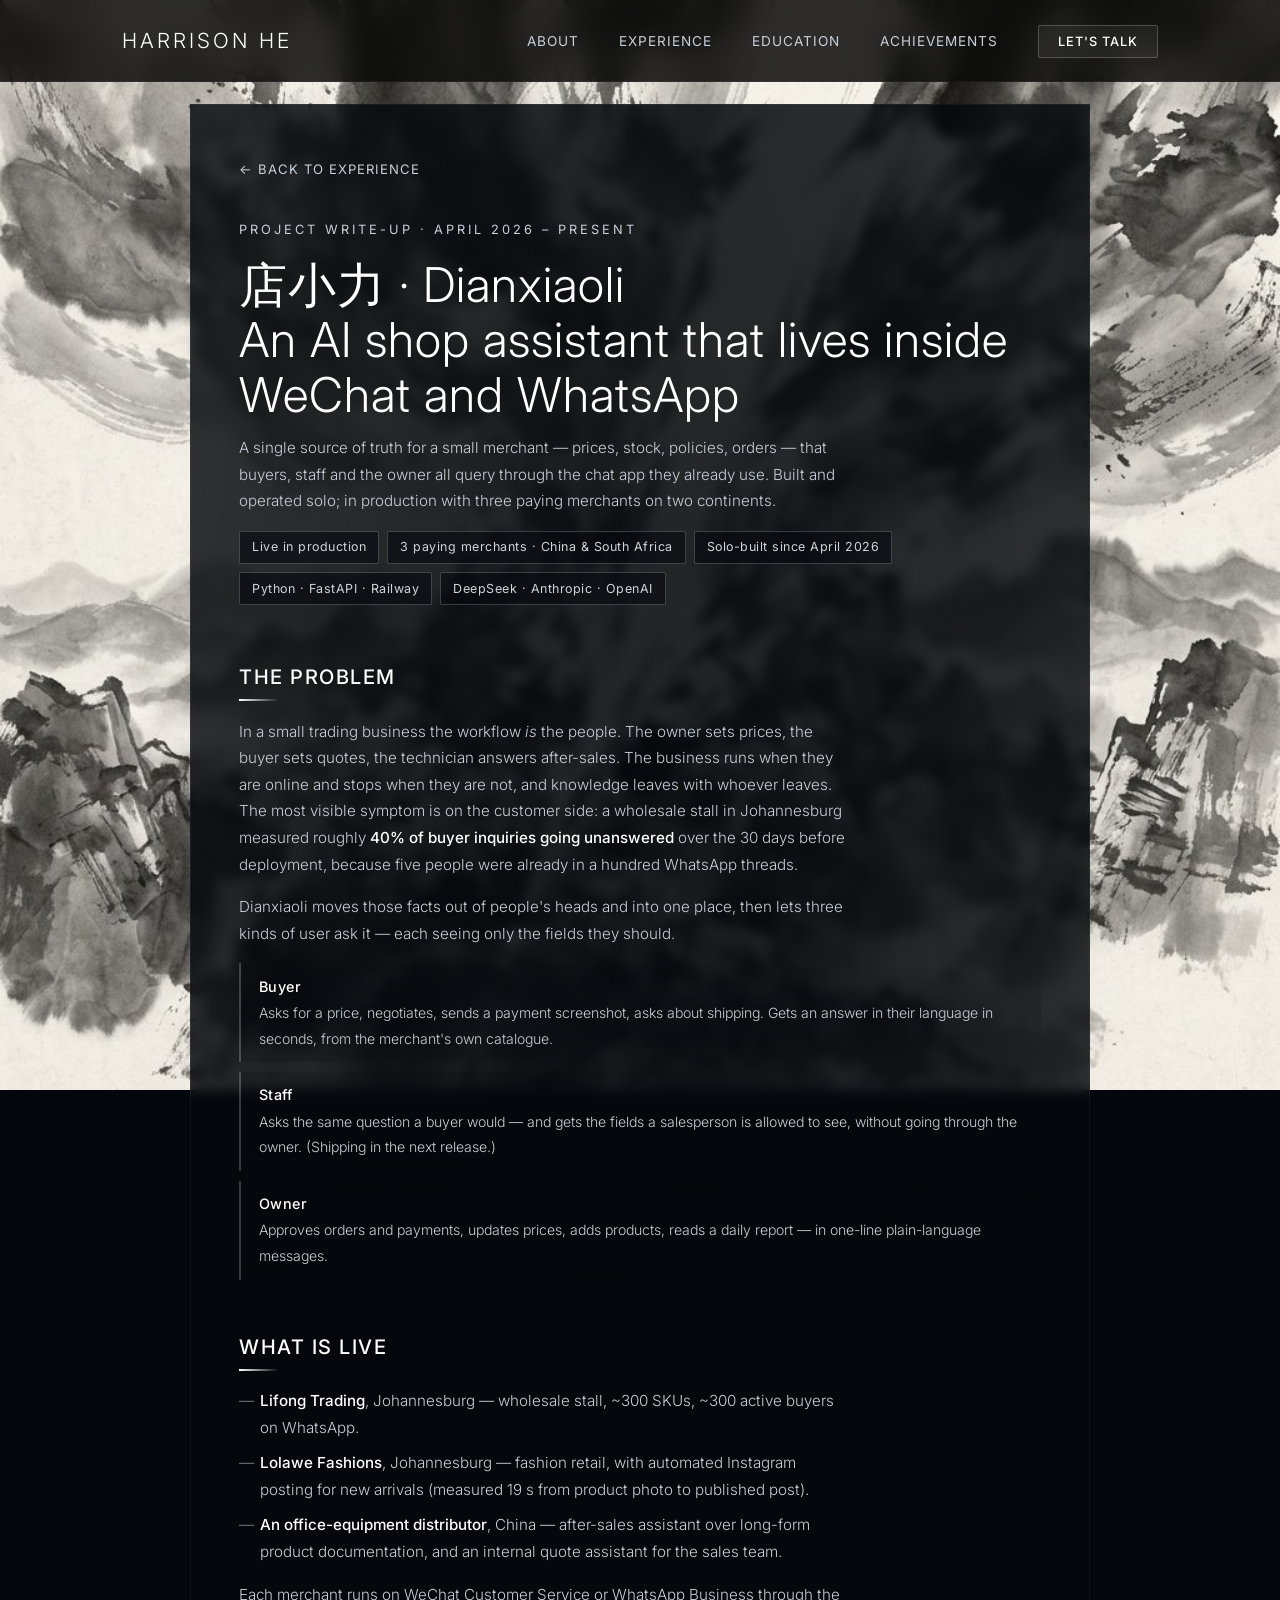
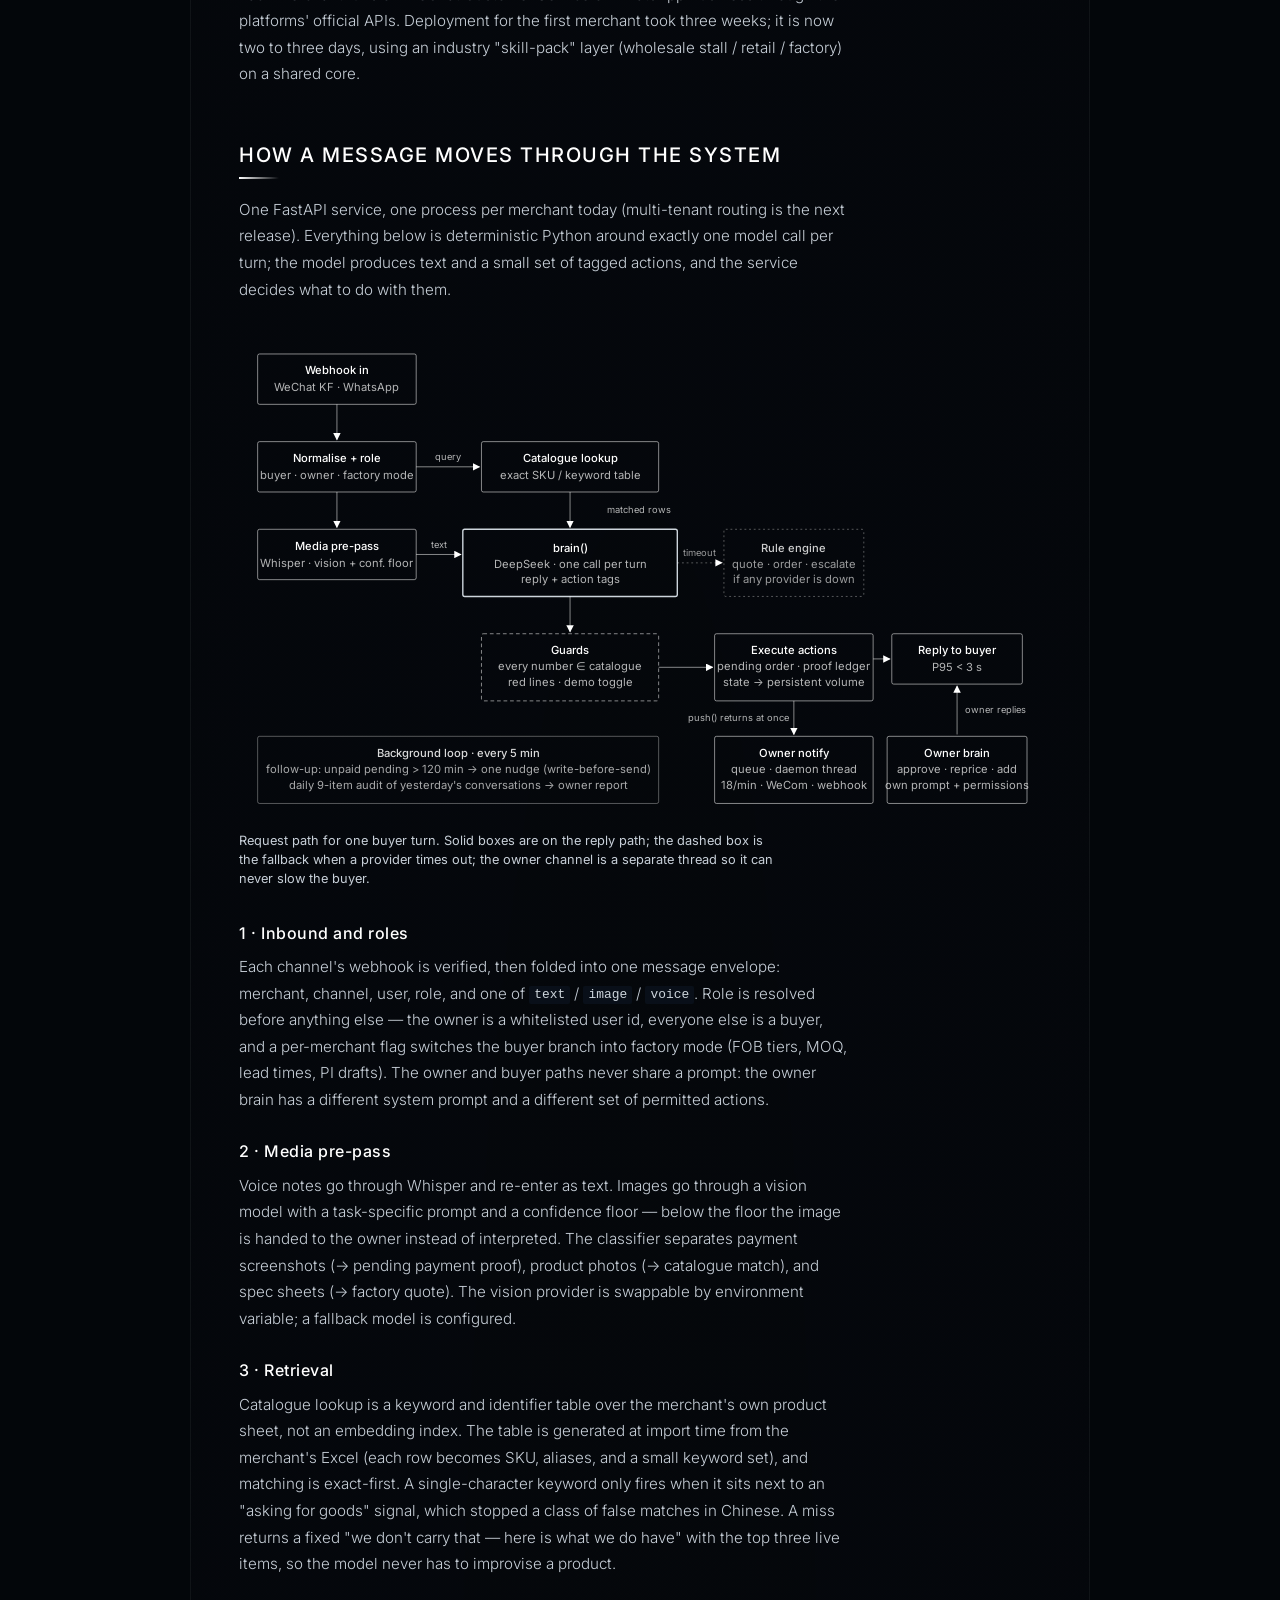
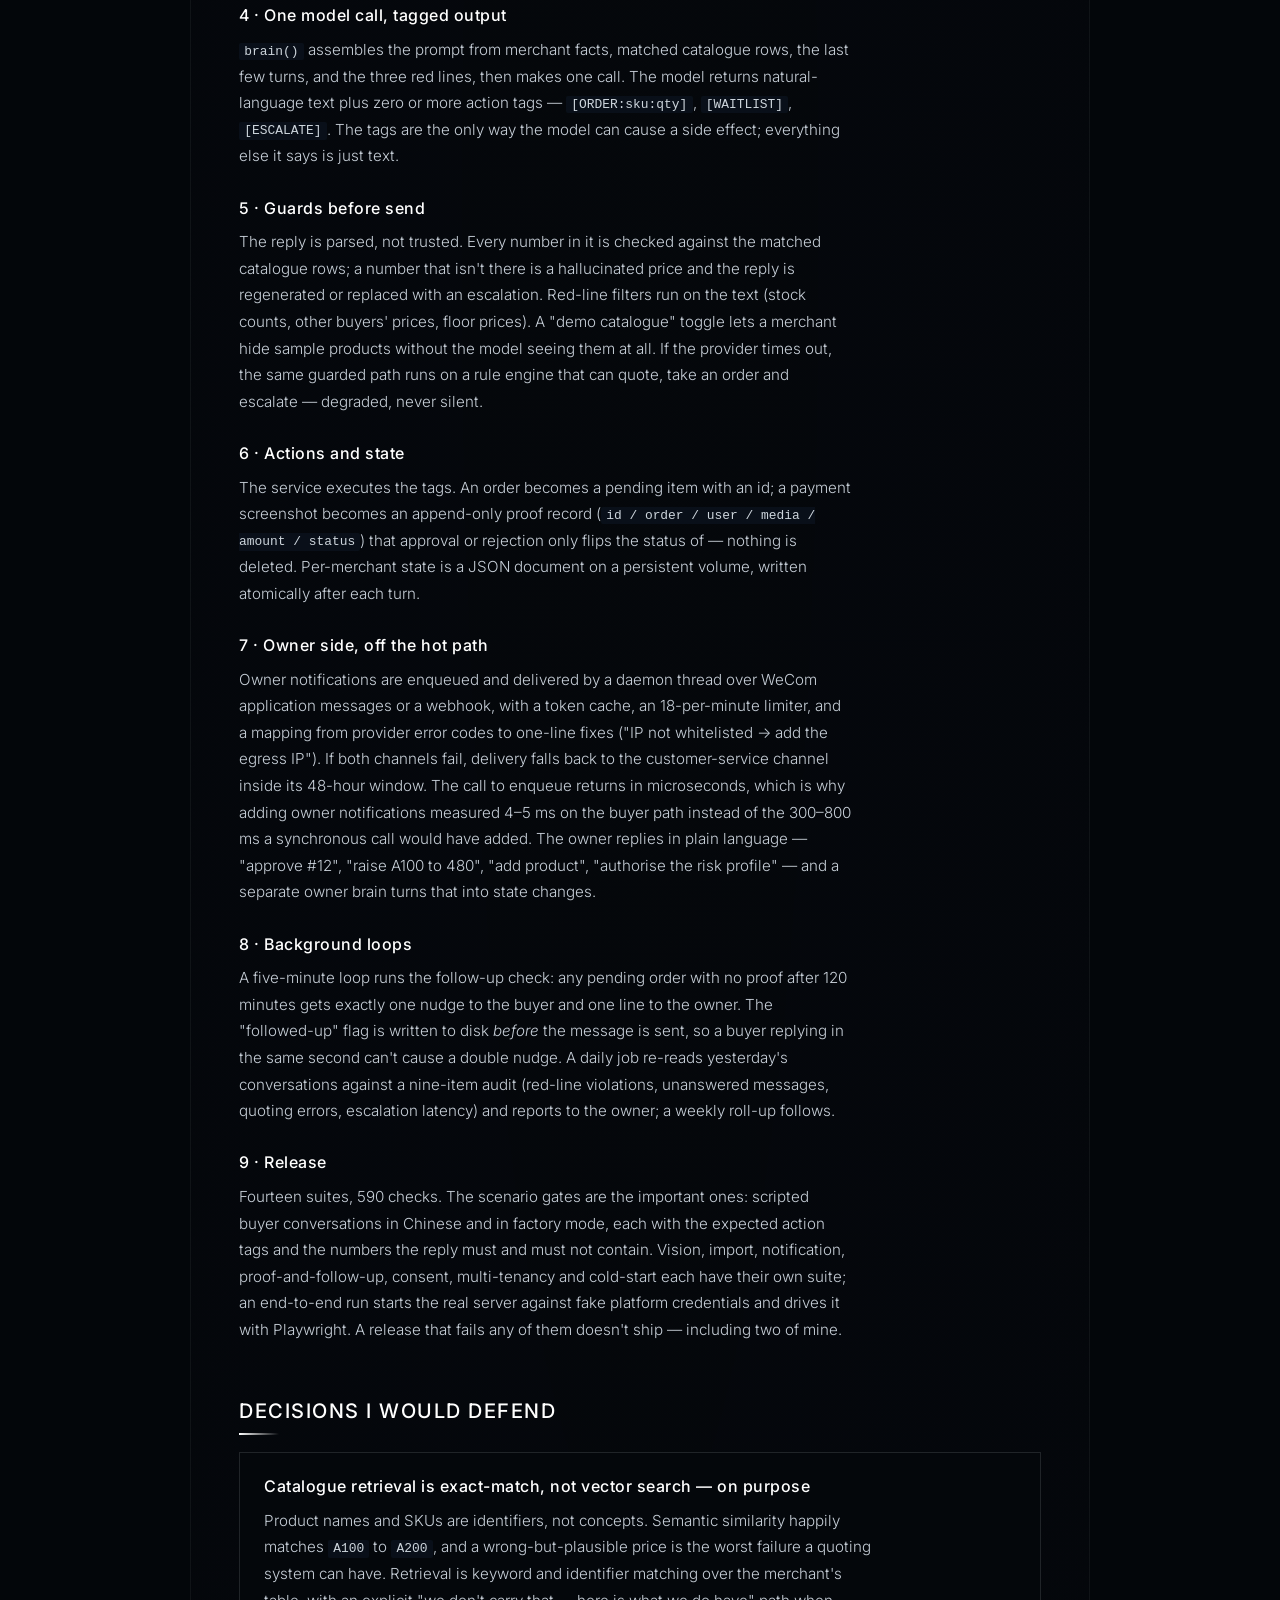
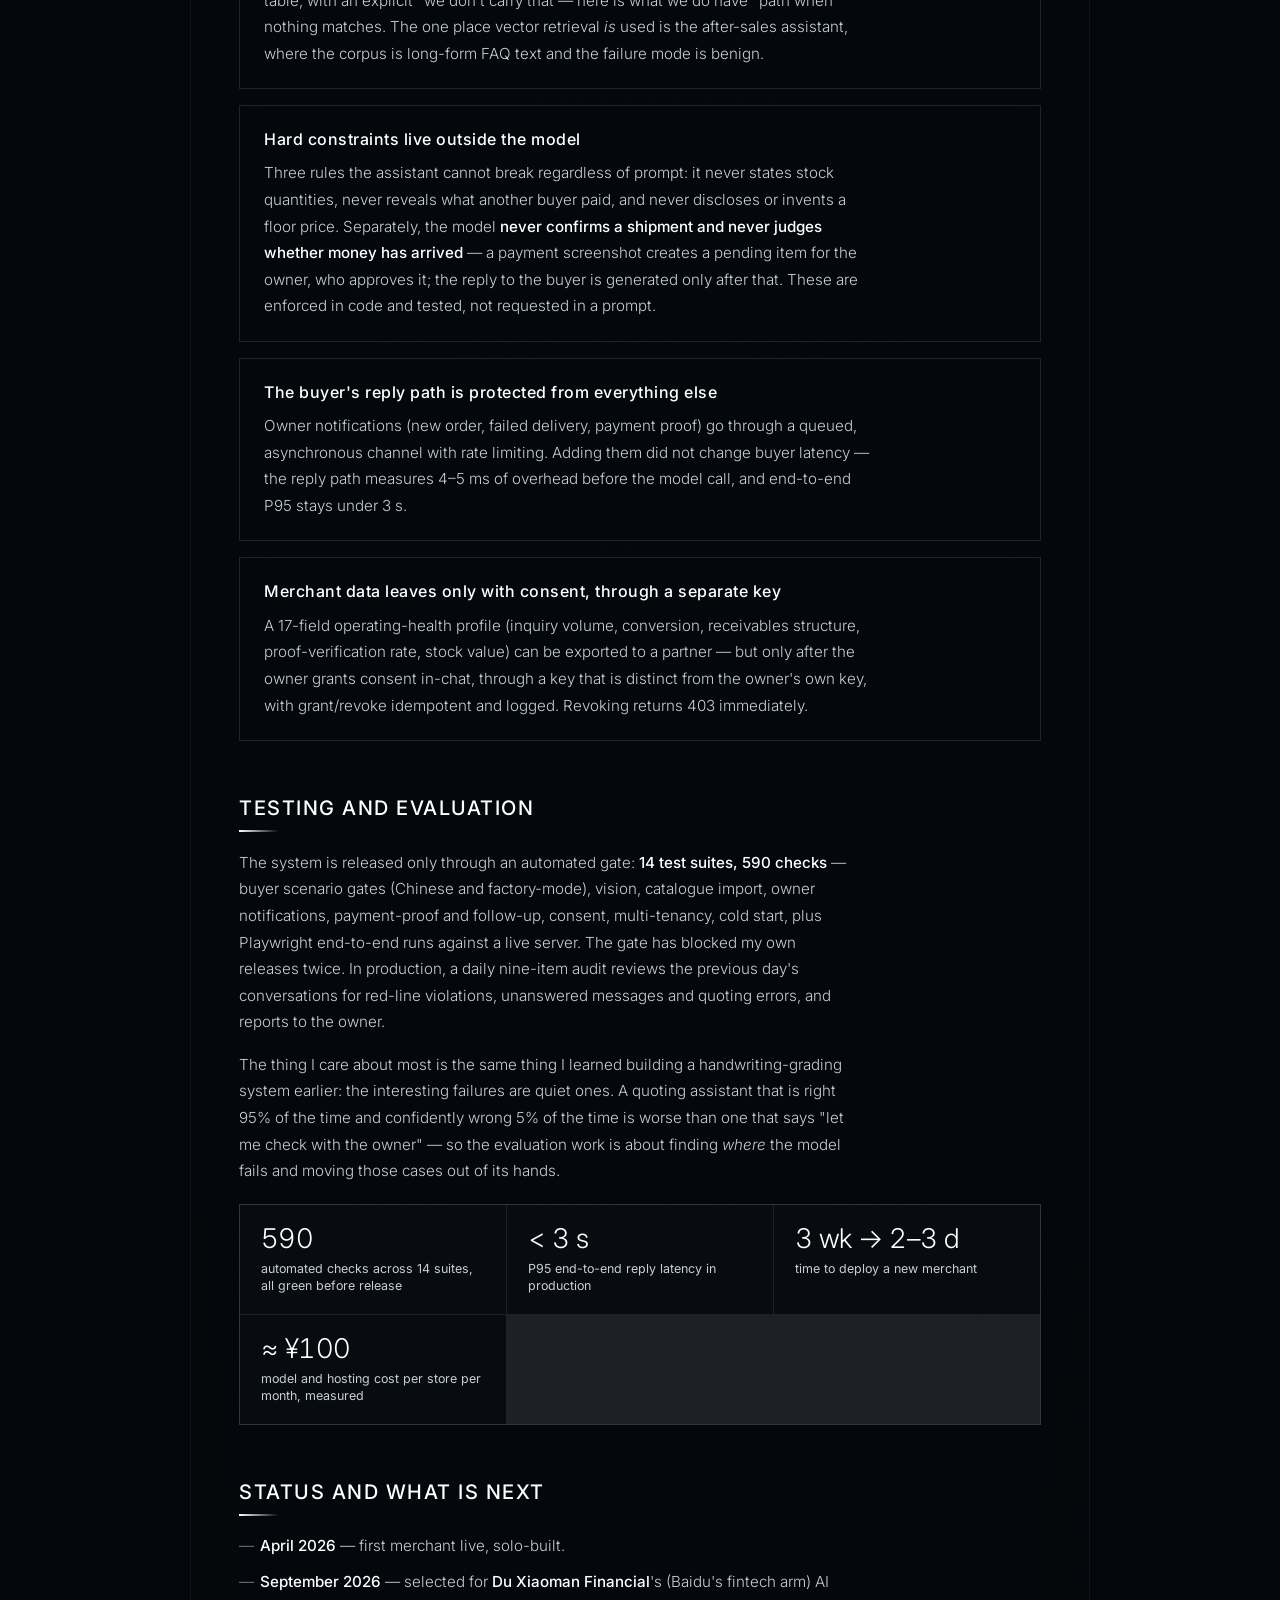
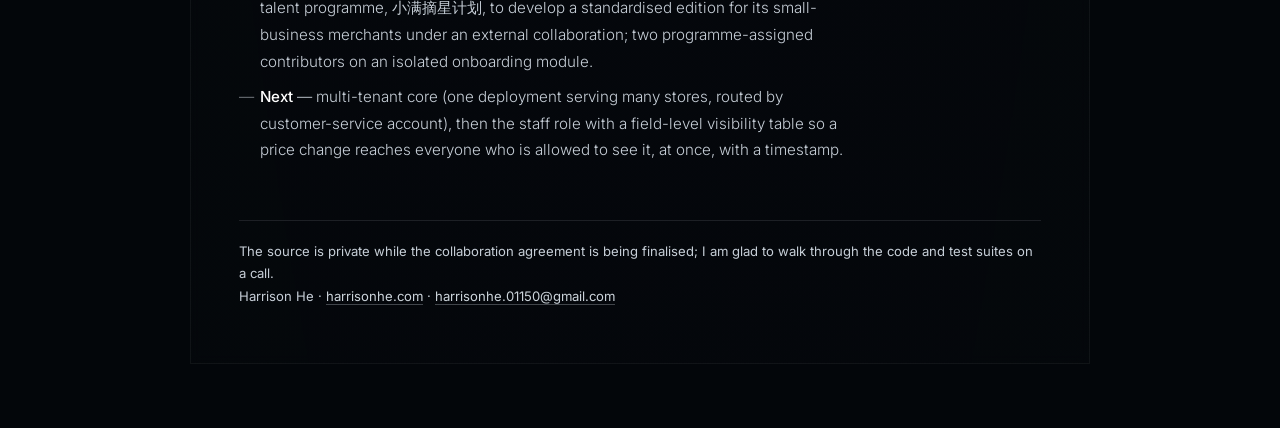
==== commit c1475222: "Update test gate to 14 suites / 590 checks; US phone number" ====
--- a/dianxiaoli.html
+++ b/dianxiaoli.html
@@ -233,7 +233,7 @@
         <p>A five-minute loop runs the follow-up check: any pending order with no proof after 120 minutes gets exactly one nudge to the buyer and one line to the owner. The "followed-up" flag is written to disk <em>before</em> the message is sent, so a buyer replying in the same second can't cause a double nudge. A daily job re-reads yesterday's conversations against a nine-item audit (red-line violations, unanswered messages, quoting errors, escalation latency) and reports to the owner; a weekly roll-up follows.</p>
 
         <h3>9 · Release</h3>
-        <p>Thirteen suites, 491 checks. The scenario gates are the important ones: scripted buyer conversations in Chinese and in factory mode, each with the expected action tags and the numbers the reply must and must not contain. Vision, import, notification, proof-and-follow-up, consent and cold-start each have their own suite; an end-to-end run starts the real server against fake platform credentials and drives it with Playwright. A release that fails any of them doesn't ship — including two of mine.</p>
+        <p>Fourteen suites, 590 checks. The scenario gates are the important ones: scripted buyer conversations in Chinese and in factory mode, each with the expected action tags and the numbers the reply must and must not contain. Vision, import, notification, proof-and-follow-up, consent, multi-tenancy and cold-start each have their own suite; an end-to-end run starts the real server against fake platform credentials and drives it with Playwright. A release that fails any of them doesn't ship — including two of mine.</p>
 
         <h2>Decisions I would defend</h2>
 
@@ -258,11 +258,11 @@
         </div>
 
         <h2>Testing and evaluation</h2>
-        <p>The system is released only through an automated gate: <strong>13 test suites, 491 checks</strong> — buyer scenario gates (Chinese and factory-mode), vision, catalogue import, owner notifications, payment-proof and follow-up, consent, cold start, plus Playwright end-to-end runs against a live server. The gate has blocked my own releases twice. In production, a daily nine-item audit reviews the previous day's conversations for red-line violations, unanswered messages and quoting errors, and reports to the owner.</p>
+        <p>The system is released only through an automated gate: <strong>14 test suites, 590 checks</strong> — buyer scenario gates (Chinese and factory-mode), vision, catalogue import, owner notifications, payment-proof and follow-up, consent, multi-tenancy, cold start, plus Playwright end-to-end runs against a live server. The gate has blocked my own releases twice. In production, a daily nine-item audit reviews the previous day's conversations for red-line violations, unanswered messages and quoting errors, and reports to the owner.</p>
         <p>The thing I care about most is the same thing I learned building a handwriting-grading system earlier: the interesting failures are quiet ones. A quoting assistant that is right 95% of the time and confidently wrong 5% of the time is worse than one that says "let me check with the owner" — so the evaluation work is about finding <em>where</em> the model fails and moving those cases out of its hands.</p>
 
         <div class="wu-grid">
-            <div class="wu-stat"><div class="n">491</div><div class="l">automated checks across 13 suites, all green before release</div></div>
+            <div class="wu-stat"><div class="n">590</div><div class="l">automated checks across 14 suites, all green before release</div></div>
             <div class="wu-stat"><div class="n">&lt; 3 s</div><div class="l">P95 end-to-end reply latency in production</div></div>
             <div class="wu-stat"><div class="n">3 wk → 2–3 d</div><div class="l">time to deploy a new merchant</div></div>
             <div class="wu-stat"><div class="n">≈ ¥100</div><div class="l">model and hosting cost per store per month, measured</div></div>
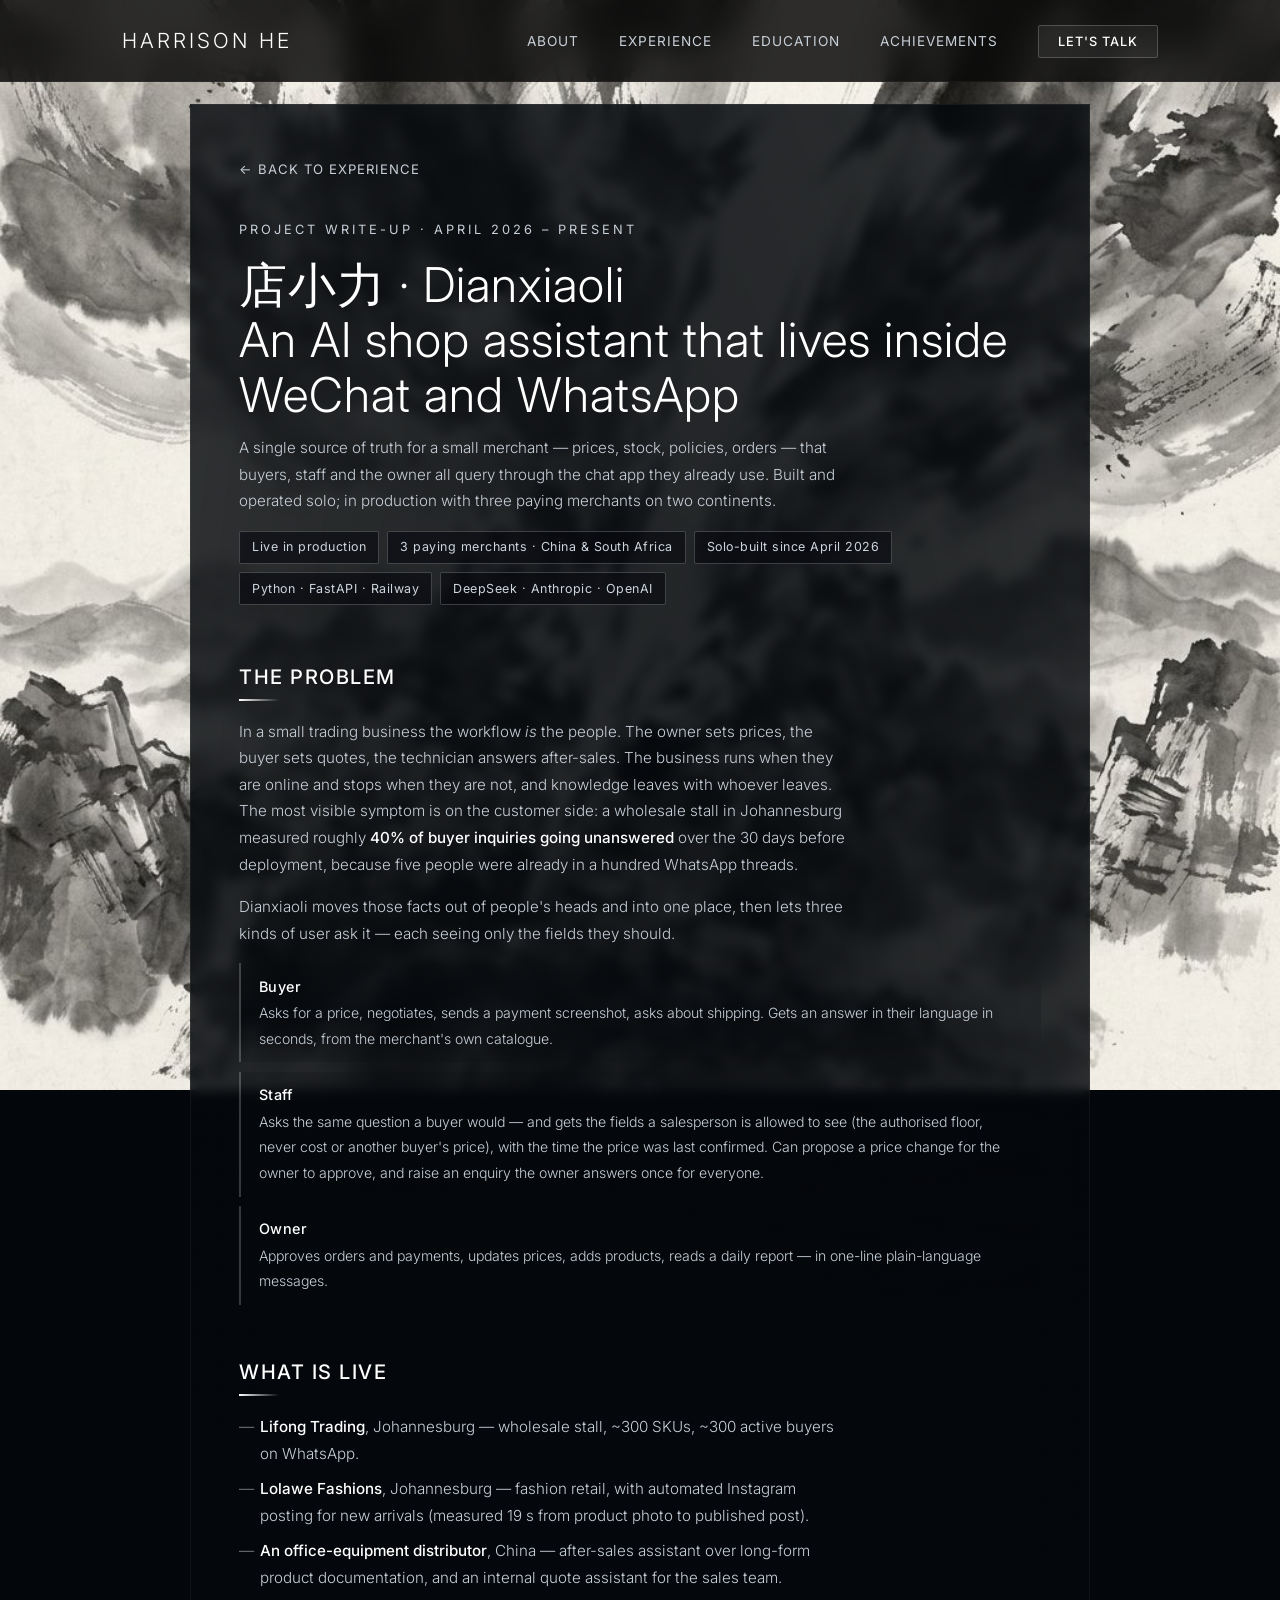
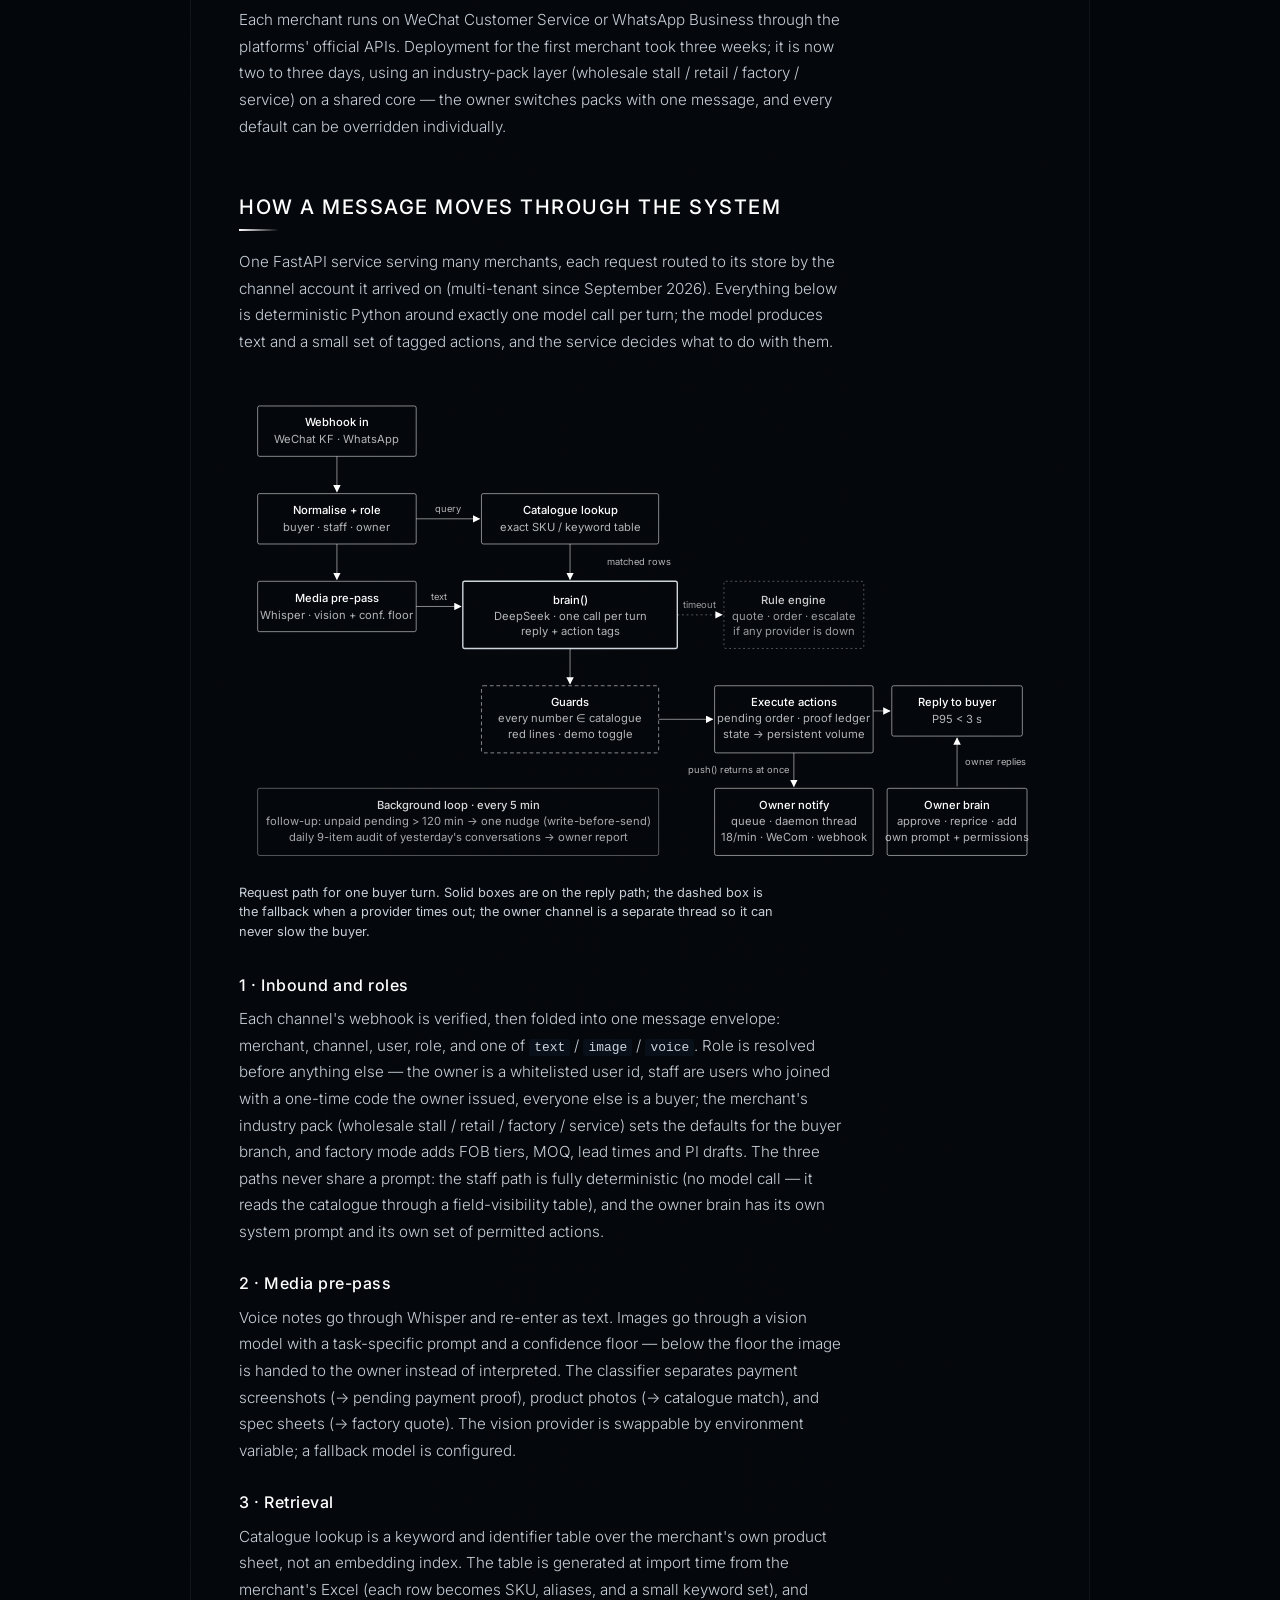
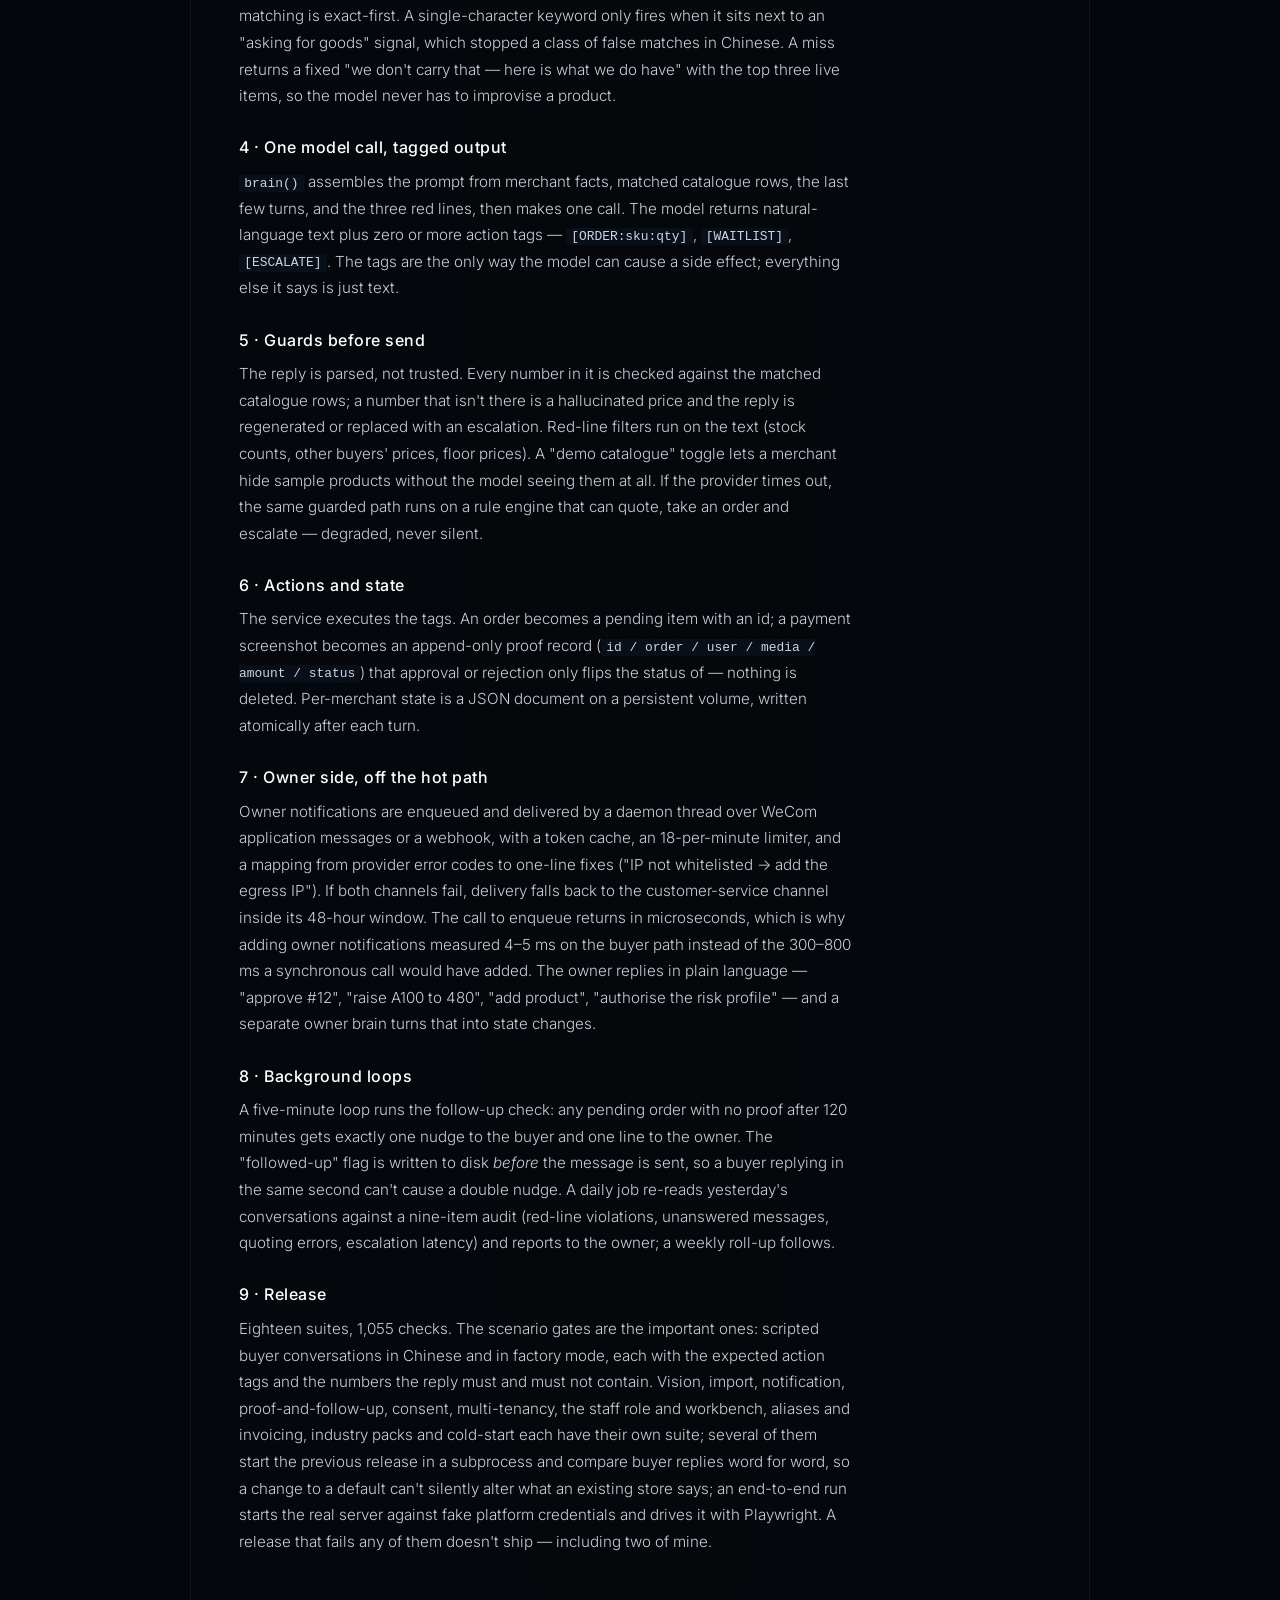
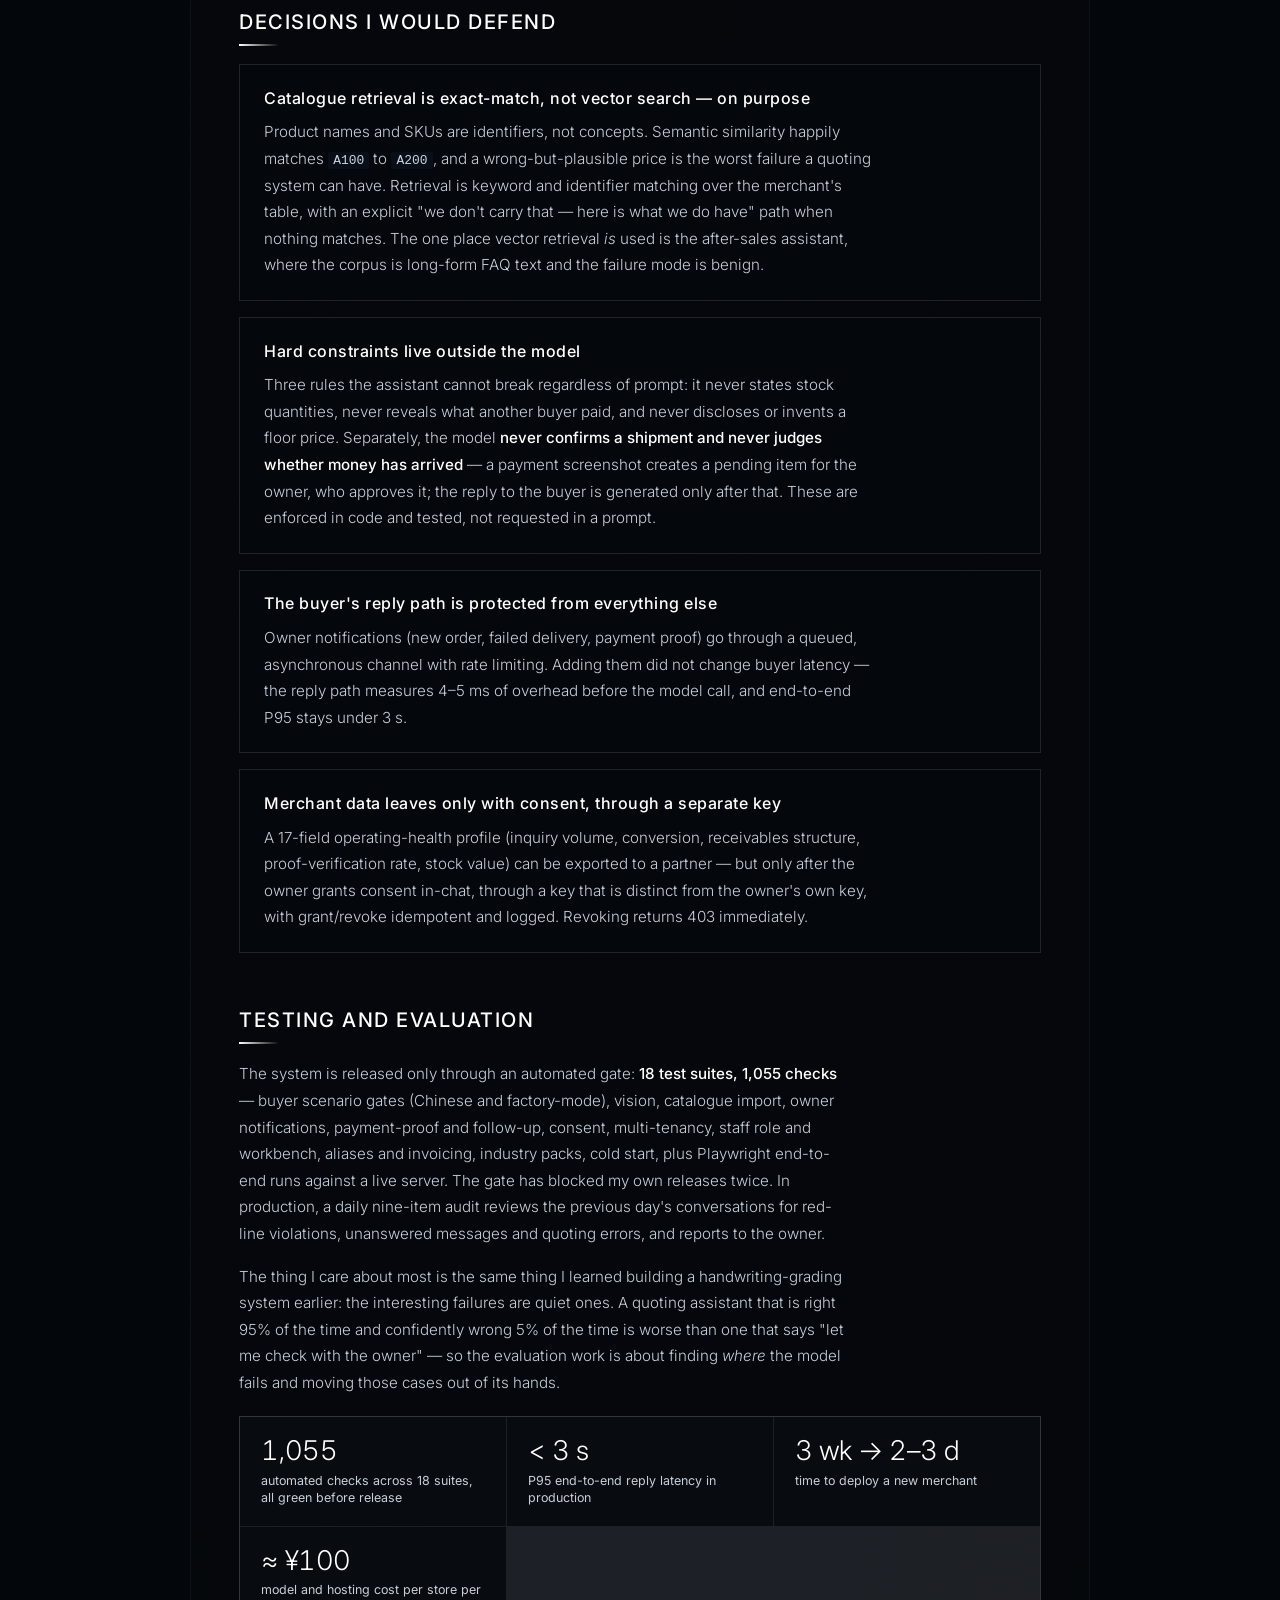
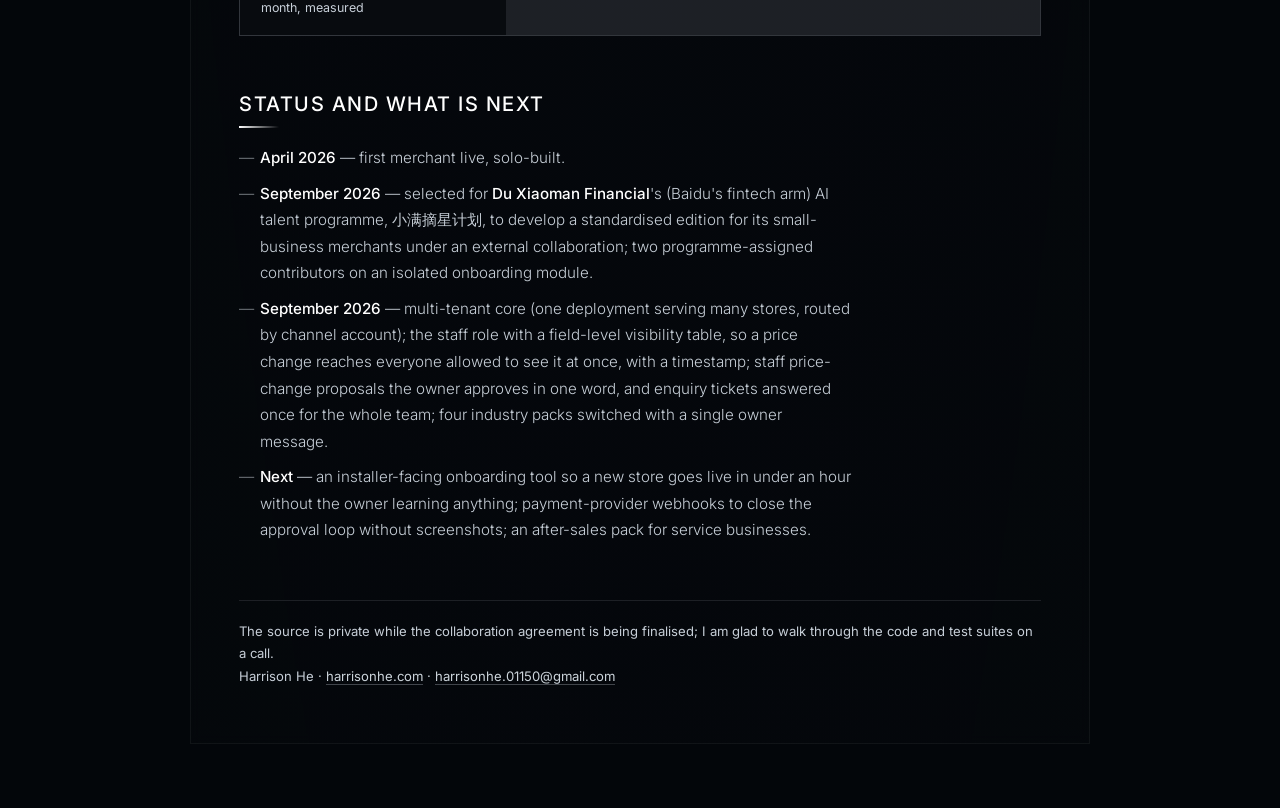
==== commit 1776ea10: "site 2026-09-24: v2.0.0 numbers, multi-tenant/staff/packs shipped, resume refresh, qing v11 Co-Autho" ====
--- a/dianxiaoli.html
+++ b/dianxiaoli.html
@@ -98,7 +98,7 @@
 
         <div class="wu-flow">
             <div class="wu-role"><b>Buyer</b><span>Asks for a price, negotiates, sends a payment screenshot, asks about shipping. Gets an answer in their language in seconds, from the merchant's own catalogue.</span></div>
-            <div class="wu-role"><b>Staff</b><span>Asks the same question a buyer would — and gets the fields a salesperson is allowed to see, without going through the owner. (Shipping in the next release.)</span></div>
+            <div class="wu-role"><b>Staff</b><span>Asks the same question a buyer would — and gets the fields a salesperson is allowed to see (the authorised floor, never cost or another buyer's price), with the time the price was last confirmed. Can propose a price change for the owner to approve, and raise an enquiry the owner answers once for everyone.</span></div>
             <div class="wu-role"><b>Owner</b><span>Approves orders and payments, updates prices, adds products, reads a daily report — in one-line plain-language messages.</span></div>
         </div>
 
@@ -108,10 +108,10 @@
             <li><strong>Lolawe Fashions</strong>, Johannesburg — fashion retail, with automated Instagram posting for new arrivals (measured 19 s from product photo to published post).</li>
             <li><strong>An office-equipment distributor</strong>, China — after-sales assistant over long-form product documentation, and an internal quote assistant for the sales team.</li>
         </ul>
-        <p>Each merchant runs on WeChat Customer Service or WhatsApp Business through the platforms' official APIs. Deployment for the first merchant took three weeks; it is now two to three days, using an industry "skill-pack" layer (wholesale stall / retail / factory) on a shared core.</p>
+        <p>Each merchant runs on WeChat Customer Service or WhatsApp Business through the platforms' official APIs. Deployment for the first merchant took three weeks; it is now two to three days, using an industry-pack layer (wholesale stall / retail / factory / service) on a shared core — the owner switches packs with one message, and every default can be overridden individually.</p>
 
         <h2>How a message moves through the system</h2>
-        <p>One FastAPI service, one process per merchant today (multi-tenant routing is the next release). Everything below is deterministic Python around exactly one model call per turn; the model produces text and a small set of tagged actions, and the service decides what to do with them.</p>
+        <p>One FastAPI service serving many merchants, each request routed to its store by the channel account it arrived on (multi-tenant since September 2026). Everything below is deterministic Python around exactly one model call per turn; the model produces text and a small set of tagged actions, and the service decides what to do with them.</p>
 
         <figure class="wu-fig">
             <svg viewBox="0 0 860 530" role="img" aria-label="Request path: a buyer message enters from WeChat or WhatsApp, is normalised and role-resolved, media is transcribed or read by a vision model, the catalogue is queried by exact identifier, the language model drafts a reply with action tags, guards check the reply, then the service executes actions, replies to the buyer, and queues an owner notification on a separate thread.">
@@ -128,7 +128,7 @@
 
                     <rect x="20" y="124" width="170" height="54" rx="2" fill="none" stroke="currentColor" stroke-opacity="0.55"/>
                     <text x="105" y="146" text-anchor="middle" font-weight="500">Normalise + role</text>
-                    <text x="105" y="164" text-anchor="middle" fill-opacity="0.7">buyer · owner · factory mode</text>
+                    <text x="105" y="164" text-anchor="middle" fill-opacity="0.7">buyer · staff · owner</text>
 
                     <rect x="20" y="218" width="170" height="54" rx="2" fill="none" stroke="currentColor" stroke-opacity="0.55"/>
                     <text x="105" y="240" text-anchor="middle" font-weight="500">Media pre-pass</text>
@@ -209,7 +209,7 @@
         </figure>
 
         <h3>1 · Inbound and roles</h3>
-        <p>Each channel's webhook is verified, then folded into one message envelope: merchant, channel, user, role, and one of <code>text</code> / <code>image</code> / <code>voice</code>. Role is resolved before anything else — the owner is a whitelisted user id, everyone else is a buyer, and a per-merchant flag switches the buyer branch into factory mode (FOB tiers, MOQ, lead times, PI drafts). The owner and buyer paths never share a prompt: the owner brain has a different system prompt and a different set of permitted actions.</p>
+        <p>Each channel's webhook is verified, then folded into one message envelope: merchant, channel, user, role, and one of <code>text</code> / <code>image</code> / <code>voice</code>. Role is resolved before anything else — the owner is a whitelisted user id, staff are users who joined with a one-time code the owner issued, everyone else is a buyer; the merchant's industry pack (wholesale stall / retail / factory / service) sets the defaults for the buyer branch, and factory mode adds FOB tiers, MOQ, lead times and PI drafts. The three paths never share a prompt: the staff path is fully deterministic (no model call — it reads the catalogue through a field-visibility table), and the owner brain has its own system prompt and its own set of permitted actions.</p>
 
         <h3>2 · Media pre-pass</h3>
         <p>Voice notes go through Whisper and re-enter as text. Images go through a vision model with a task-specific prompt and a confidence floor — below the floor the image is handed to the owner instead of interpreted. The classifier separates payment screenshots (→ pending payment proof), product photos (→ catalogue match), and spec sheets (→ factory quote). The vision provider is swappable by environment variable; a fallback model is configured.</p>
@@ -233,7 +233,7 @@
         <p>A five-minute loop runs the follow-up check: any pending order with no proof after 120 minutes gets exactly one nudge to the buyer and one line to the owner. The "followed-up" flag is written to disk <em>before</em> the message is sent, so a buyer replying in the same second can't cause a double nudge. A daily job re-reads yesterday's conversations against a nine-item audit (red-line violations, unanswered messages, quoting errors, escalation latency) and reports to the owner; a weekly roll-up follows.</p>
 
         <h3>9 · Release</h3>
-        <p>Fourteen suites, 590 checks. The scenario gates are the important ones: scripted buyer conversations in Chinese and in factory mode, each with the expected action tags and the numbers the reply must and must not contain. Vision, import, notification, proof-and-follow-up, consent, multi-tenancy and cold-start each have their own suite; an end-to-end run starts the real server against fake platform credentials and drives it with Playwright. A release that fails any of them doesn't ship — including two of mine.</p>
+        <p>Eighteen suites, 1,055 checks. The scenario gates are the important ones: scripted buyer conversations in Chinese and in factory mode, each with the expected action tags and the numbers the reply must and must not contain. Vision, import, notification, proof-and-follow-up, consent, multi-tenancy, the staff role and workbench, aliases and invoicing, industry packs and cold-start each have their own suite; several of them start the previous release in a subprocess and compare buyer replies word for word, so a change to a default can't silently alter what an existing store says; an end-to-end run starts the real server against fake platform credentials and drives it with Playwright. A release that fails any of them doesn't ship — including two of mine.</p>
 
         <h2>Decisions I would defend</h2>
 
@@ -258,11 +258,11 @@
         </div>
 
         <h2>Testing and evaluation</h2>
-        <p>The system is released only through an automated gate: <strong>14 test suites, 590 checks</strong> — buyer scenario gates (Chinese and factory-mode), vision, catalogue import, owner notifications, payment-proof and follow-up, consent, multi-tenancy, cold start, plus Playwright end-to-end runs against a live server. The gate has blocked my own releases twice. In production, a daily nine-item audit reviews the previous day's conversations for red-line violations, unanswered messages and quoting errors, and reports to the owner.</p>
+        <p>The system is released only through an automated gate: <strong>18 test suites, 1,055 checks</strong> — buyer scenario gates (Chinese and factory-mode), vision, catalogue import, owner notifications, payment-proof and follow-up, consent, multi-tenancy, staff role and workbench, aliases and invoicing, industry packs, cold start, plus Playwright end-to-end runs against a live server. The gate has blocked my own releases twice. In production, a daily nine-item audit reviews the previous day's conversations for red-line violations, unanswered messages and quoting errors, and reports to the owner.</p>
         <p>The thing I care about most is the same thing I learned building a handwriting-grading system earlier: the interesting failures are quiet ones. A quoting assistant that is right 95% of the time and confidently wrong 5% of the time is worse than one that says "let me check with the owner" — so the evaluation work is about finding <em>where</em> the model fails and moving those cases out of its hands.</p>
 
         <div class="wu-grid">
-            <div class="wu-stat"><div class="n">590</div><div class="l">automated checks across 14 suites, all green before release</div></div>
+            <div class="wu-stat"><div class="n">1,055</div><div class="l">automated checks across 18 suites, all green before release</div></div>
             <div class="wu-stat"><div class="n">&lt; 3 s</div><div class="l">P95 end-to-end reply latency in production</div></div>
             <div class="wu-stat"><div class="n">3 wk → 2–3 d</div><div class="l">time to deploy a new merchant</div></div>
             <div class="wu-stat"><div class="n">≈ ¥100</div><div class="l">model and hosting cost per store per month, measured</div></div>
@@ -272,7 +272,8 @@
         <ul>
             <li><strong>April 2026</strong> — first merchant live, solo-built.</li>
             <li><strong>September 2026</strong> — selected for <strong>Du Xiaoman Financial</strong>'s (Baidu's fintech arm) AI talent programme, 小满摘星计划, to develop a standardised edition for its small-business merchants under an external collaboration; two programme-assigned contributors on an isolated onboarding module.</li>
-            <li><strong>Next</strong> — multi-tenant core (one deployment serving many stores, routed by customer-service account), then the staff role with a field-level visibility table so a price change reaches everyone who is allowed to see it, at once, with a timestamp.</li>
+            <li><strong>September 2026</strong> — multi-tenant core (one deployment serving many stores, routed by channel account); the staff role with a field-level visibility table, so a price change reaches everyone allowed to see it at once, with a timestamp; staff price-change proposals the owner approves in one word, and enquiry tickets answered once for the whole team; four industry packs switched with a single owner message.</li>
+            <li><strong>Next</strong> — an installer-facing onboarding tool so a new store goes live in under an hour without the owner learning anything; payment-provider webhooks to close the approval loop without screenshots; an after-sales pack for service businesses.</li>
         </ul>
 
         <div class="wu-meta">
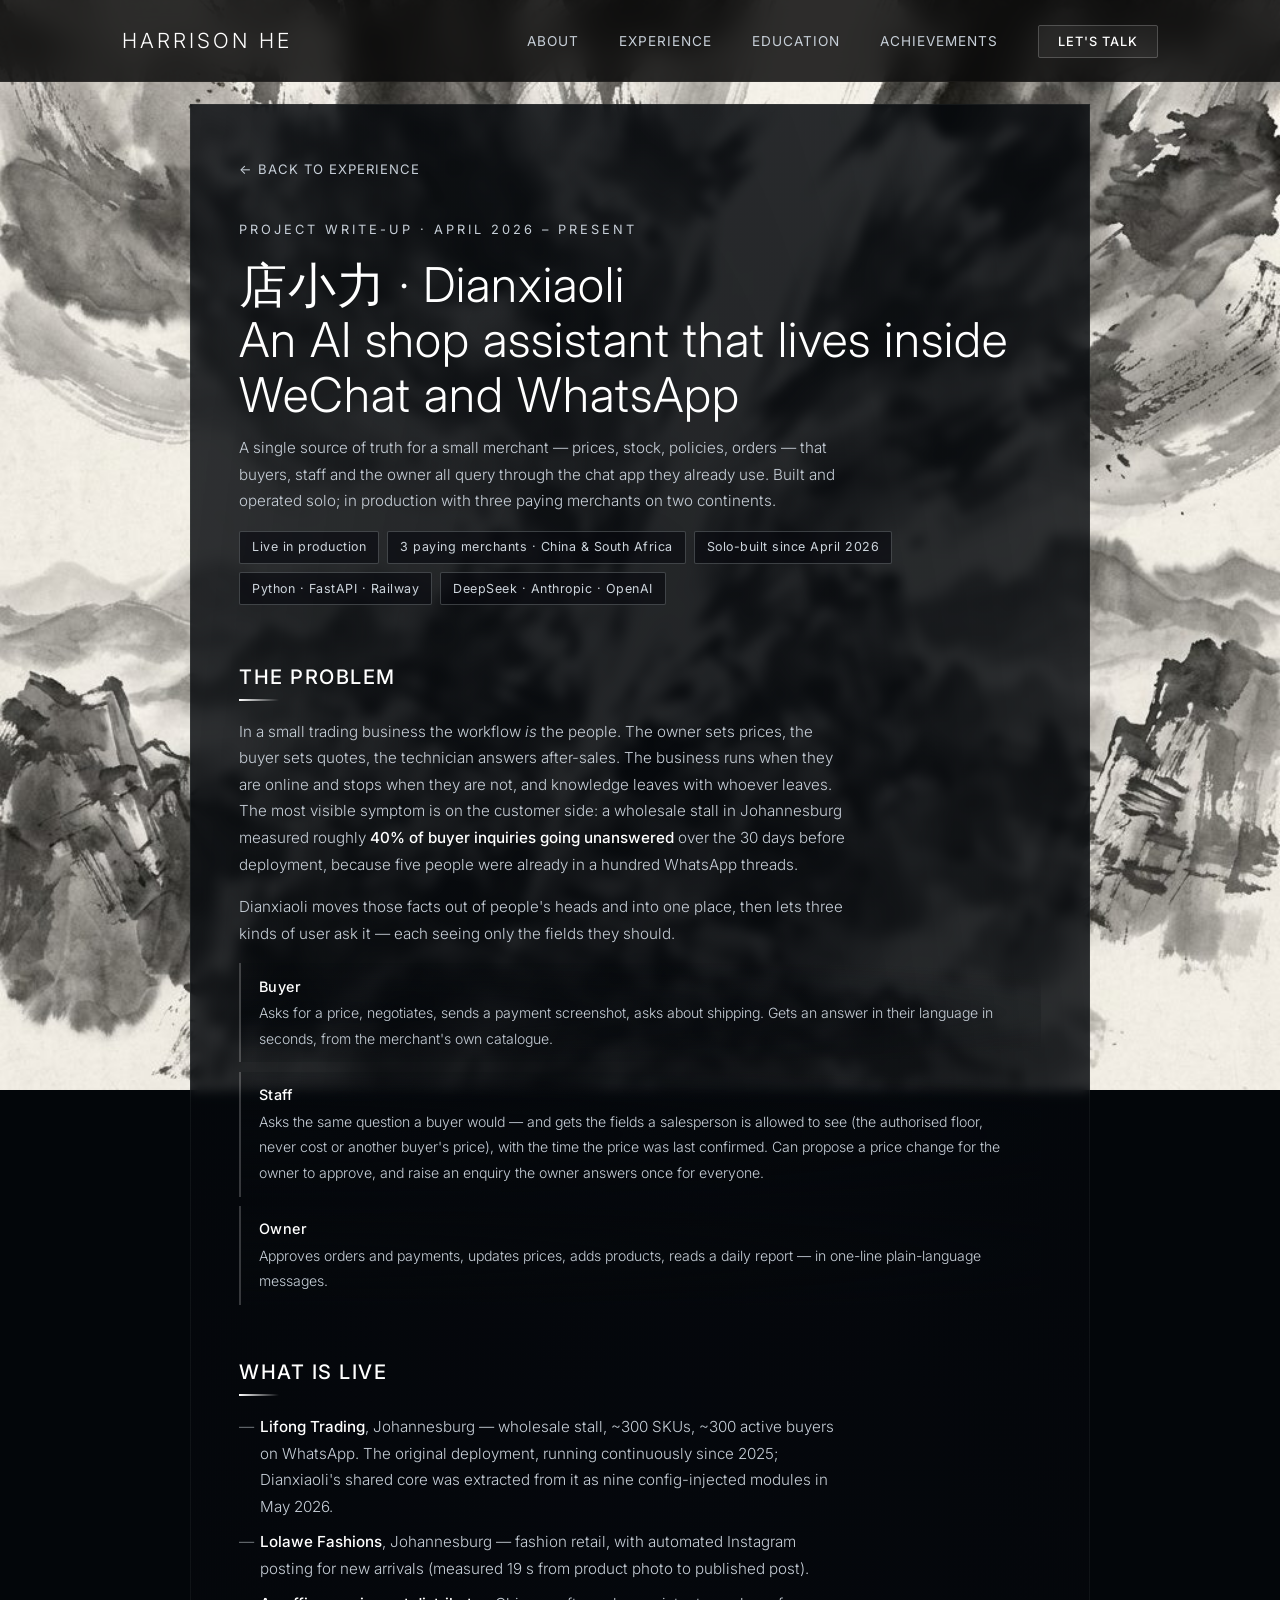
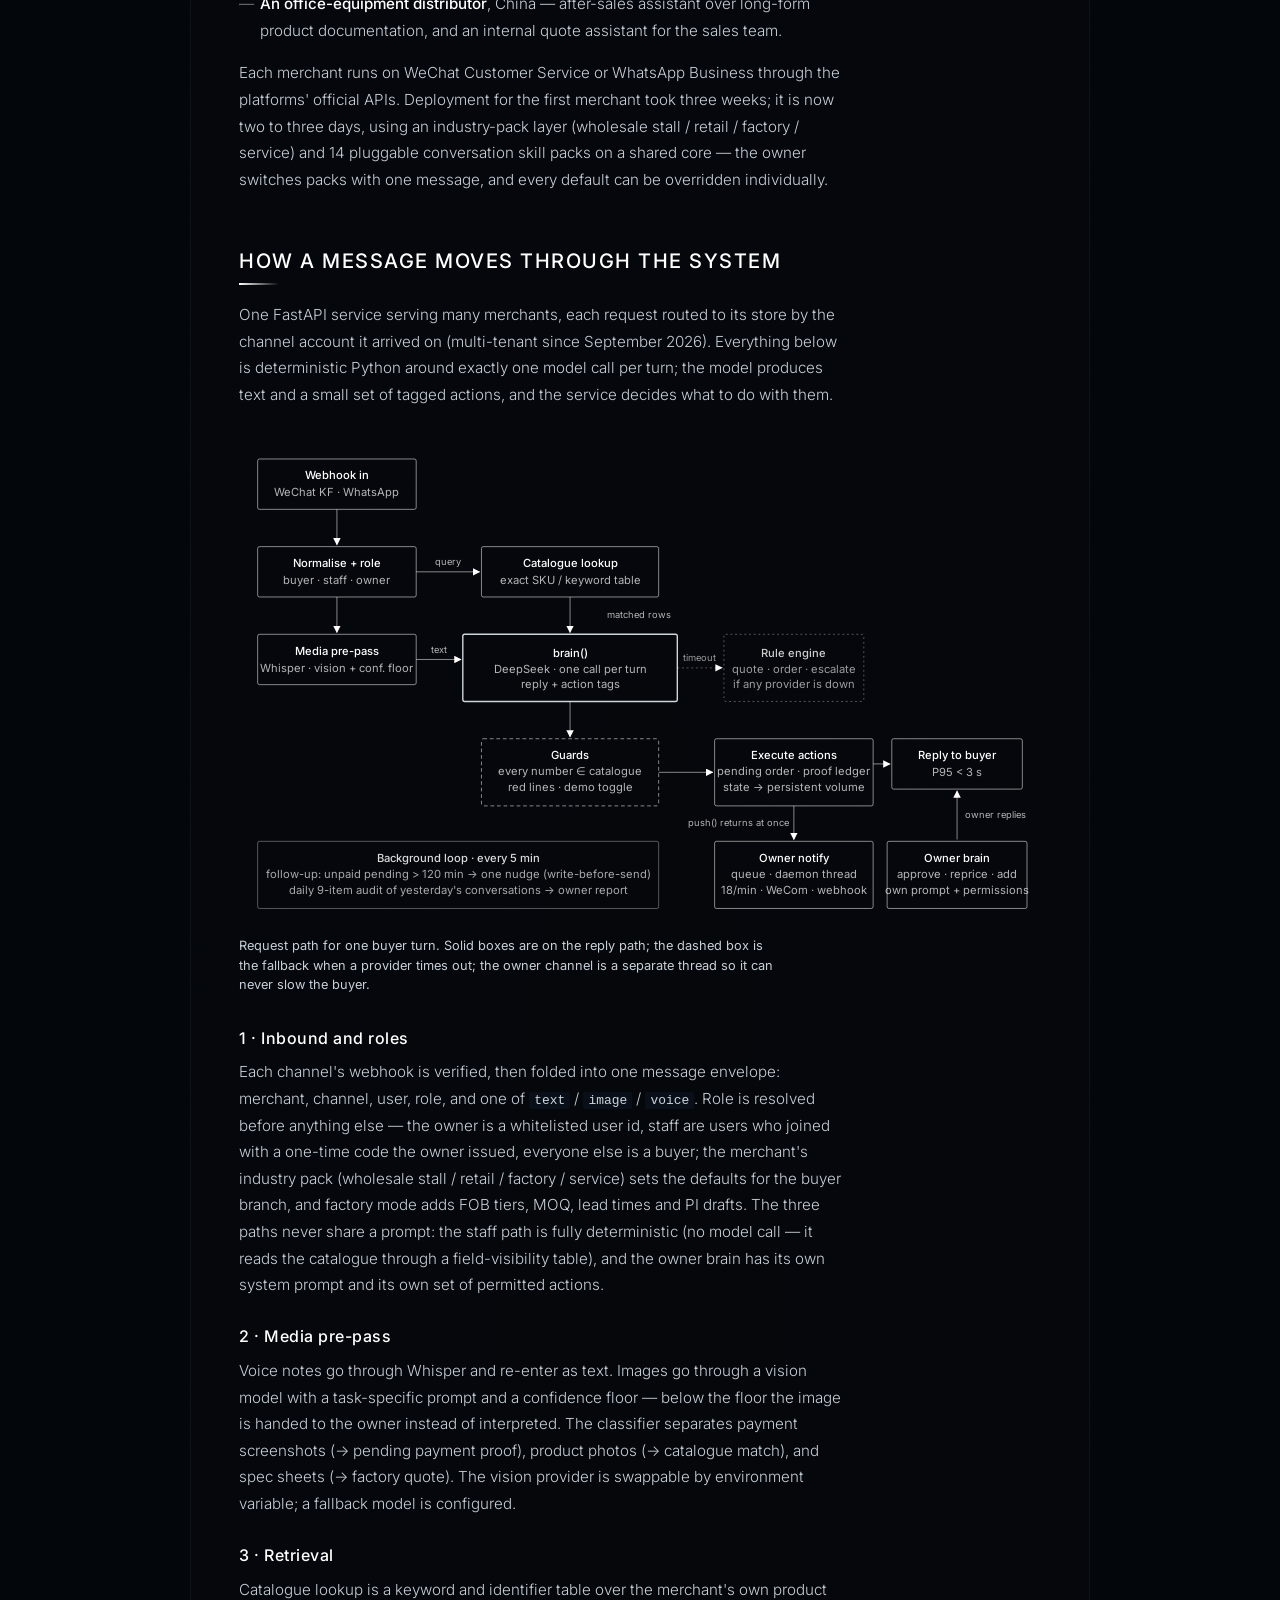
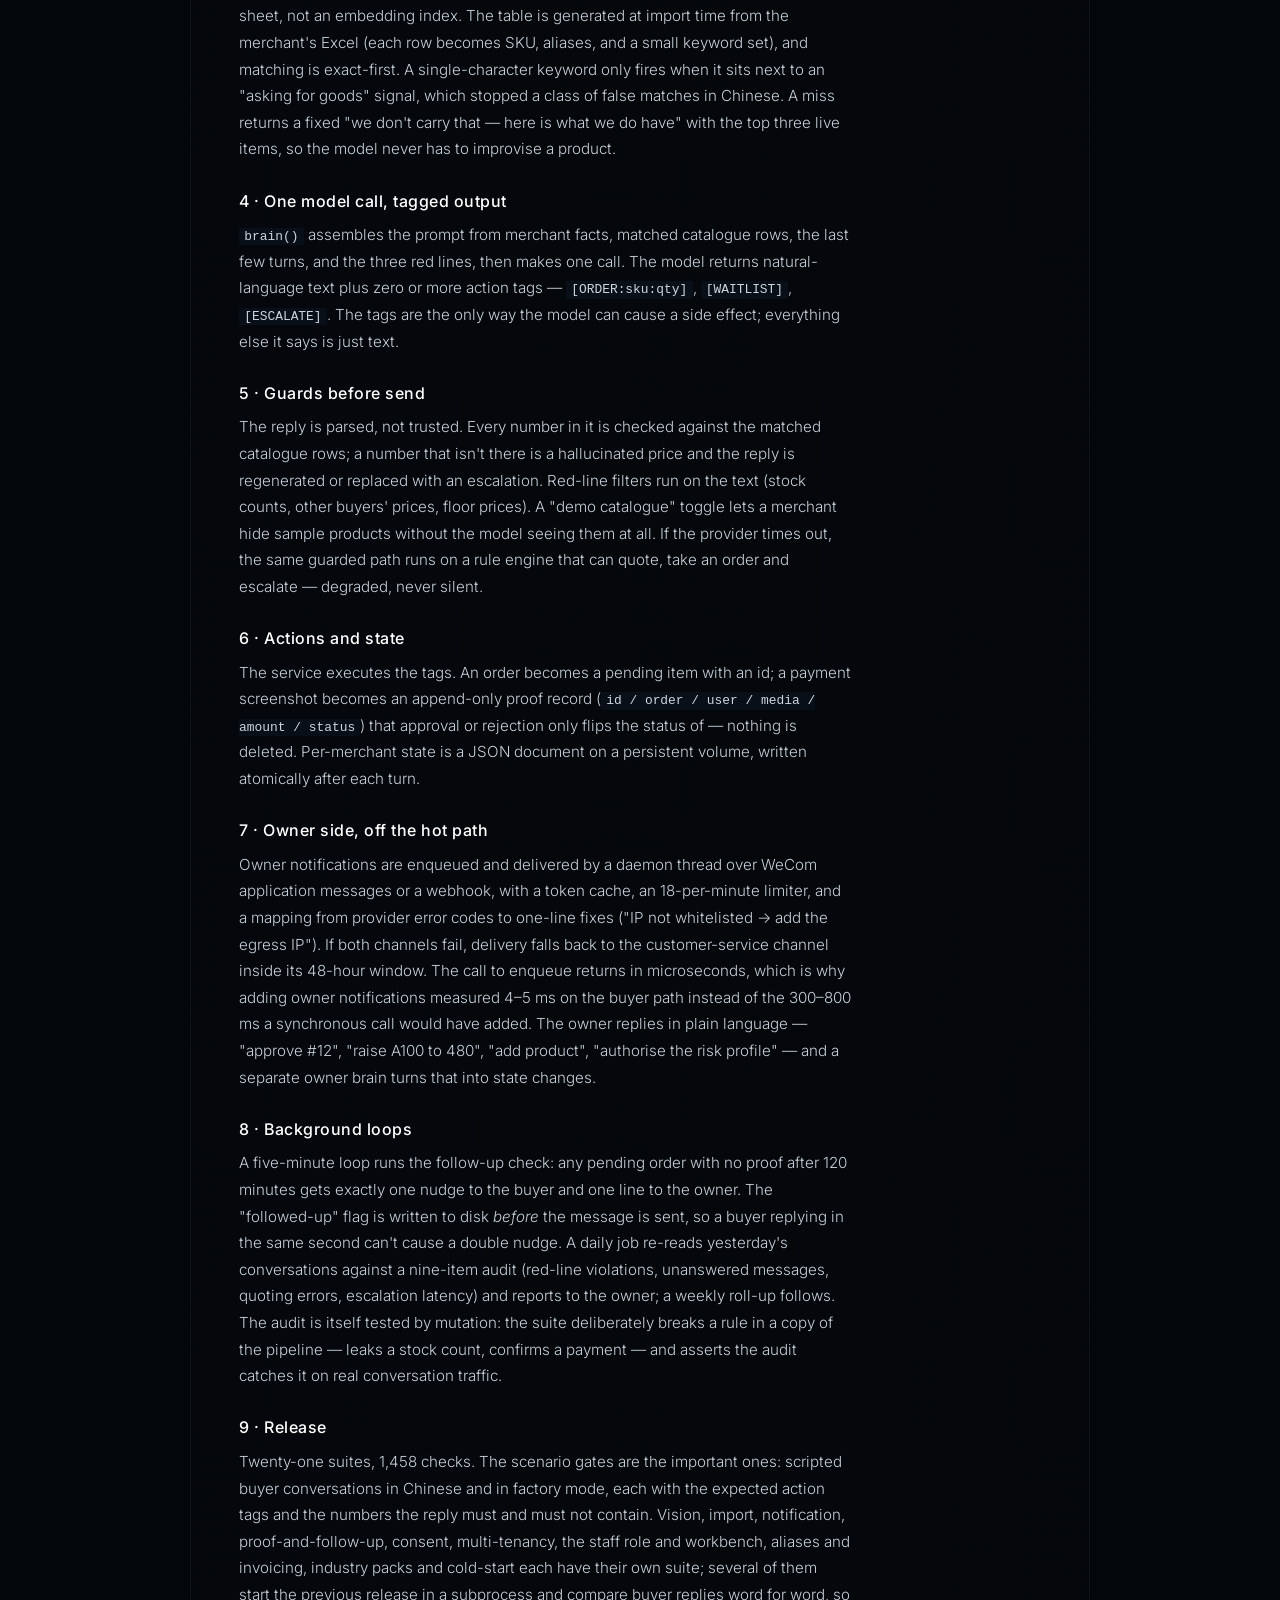
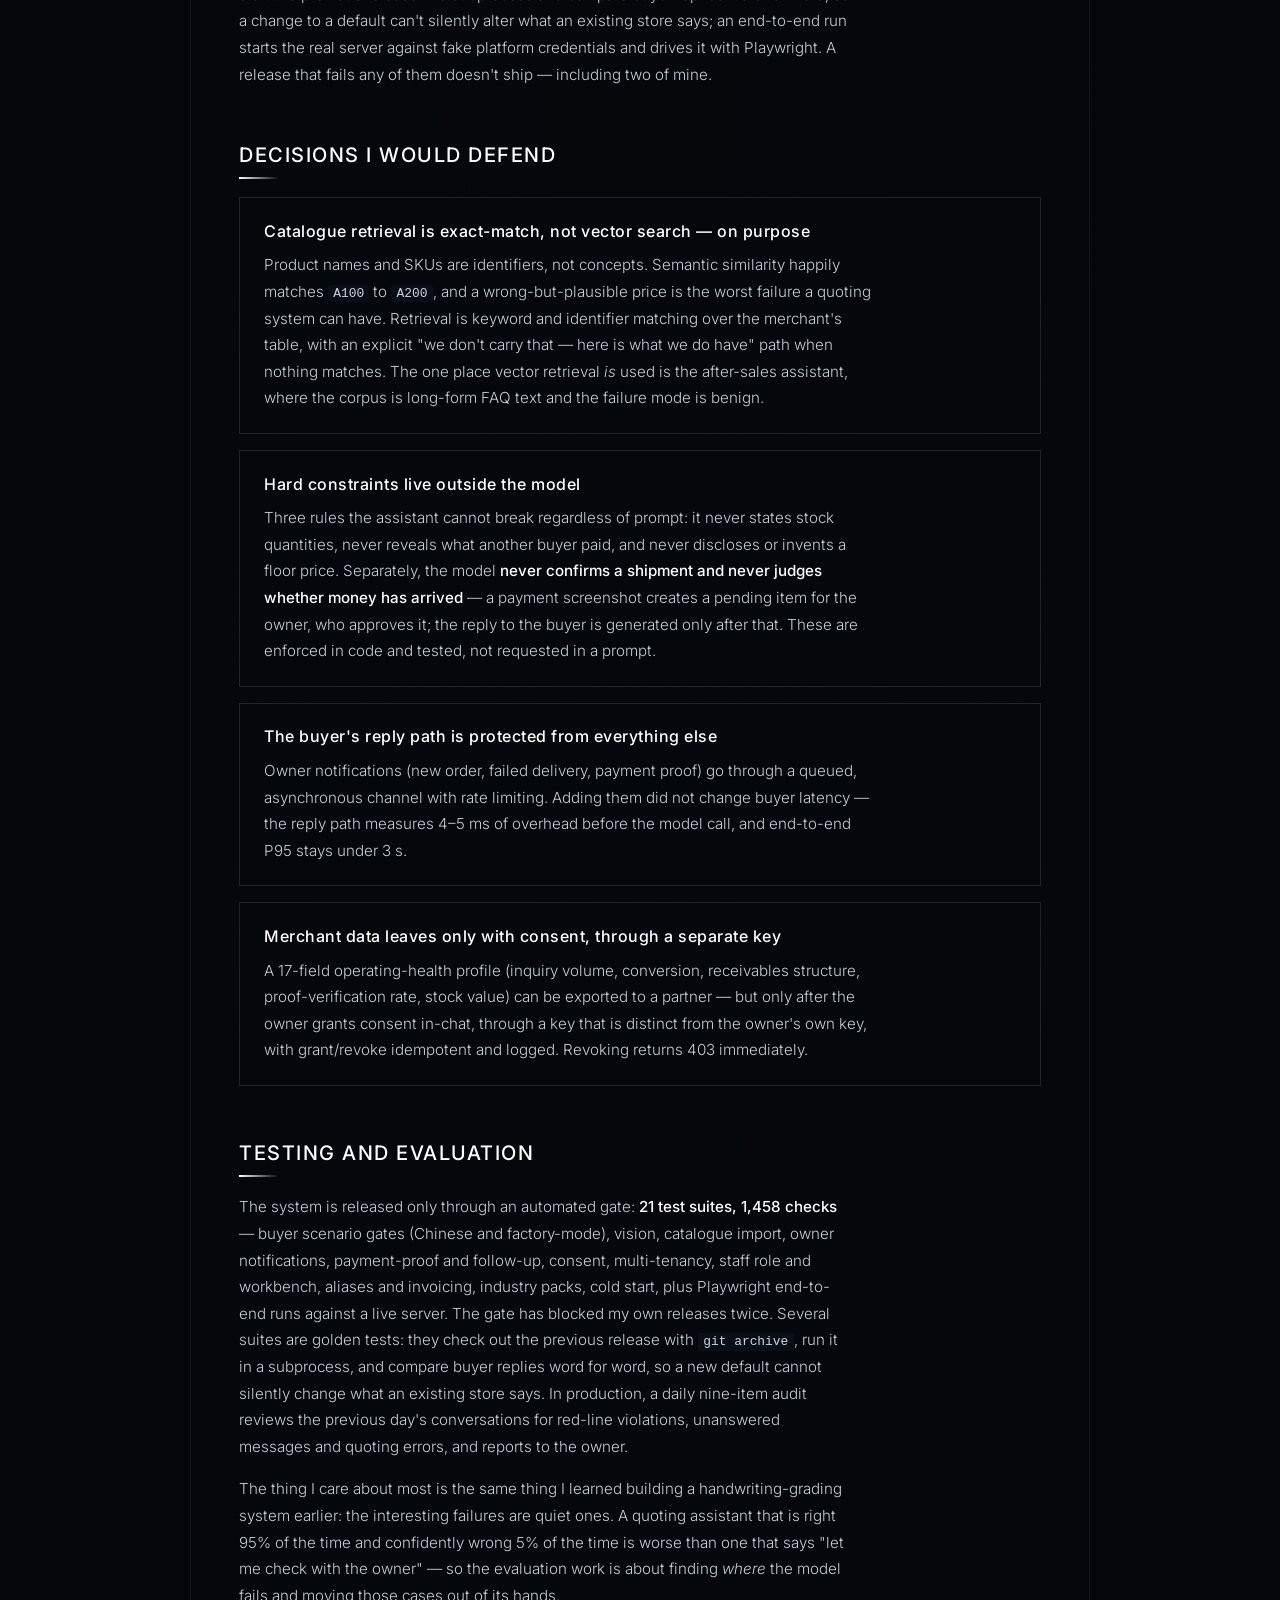
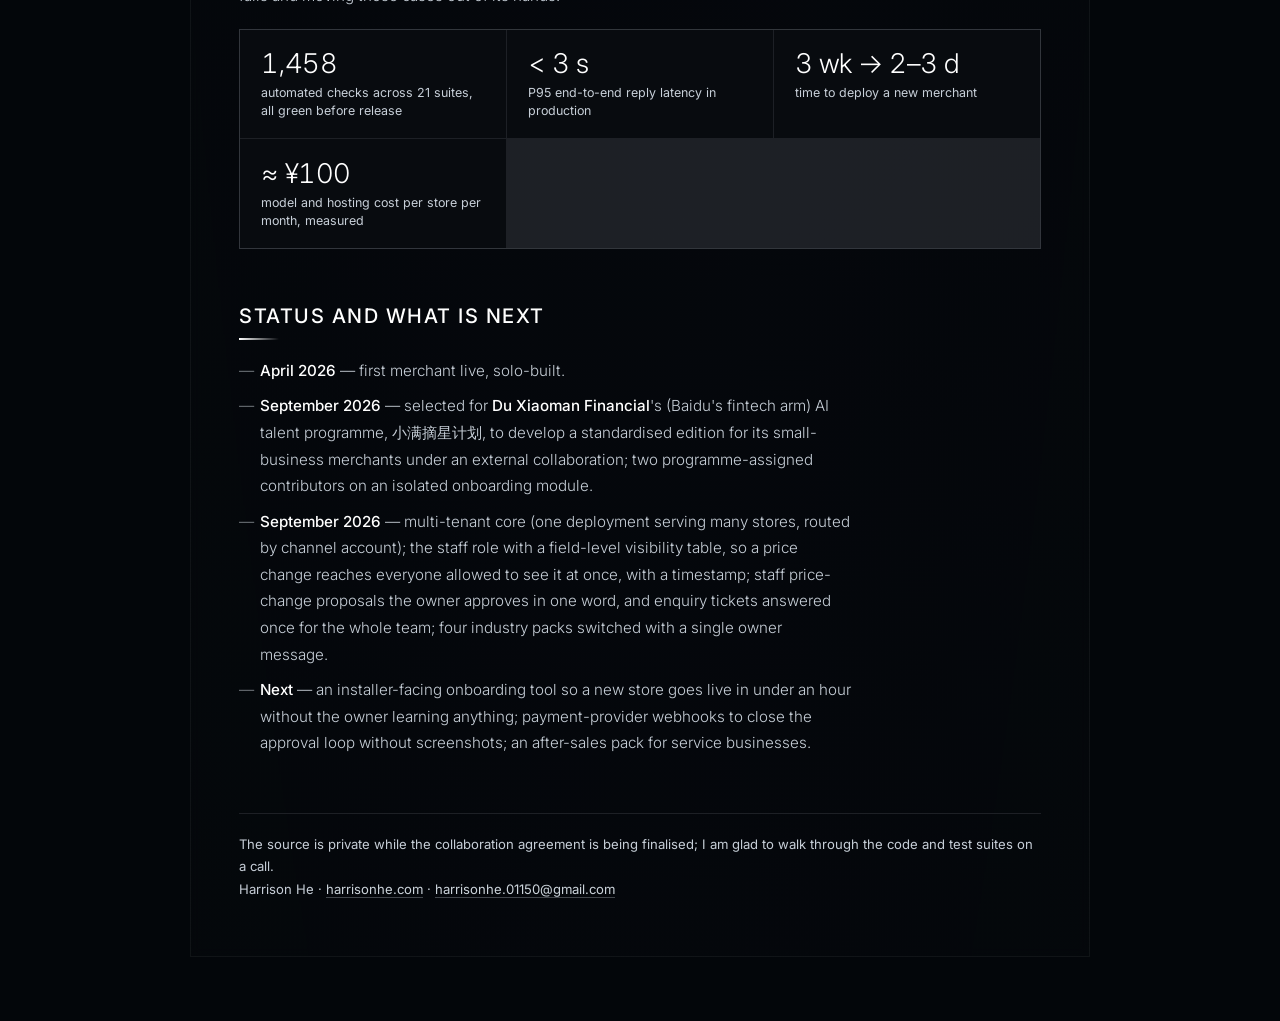
==== commit c3308dba: "site: EN/中文 toggle, AI & entrepreneurship section, 2026 AI Pioneer competition, 21/1458 gate numbers" ====
--- a/dianxiaoli.html
+++ b/dianxiaoli.html
@@ -104,11 +104,11 @@
 
         <h2>What is live</h2>
         <ul>
-            <li><strong>Lifong Trading</strong>, Johannesburg — wholesale stall, ~300 SKUs, ~300 active buyers on WhatsApp.</li>
+            <li><strong>Lifong Trading</strong>, Johannesburg — wholesale stall, ~300 SKUs, ~300 active buyers on WhatsApp. The original deployment, running continuously since 2025; Dianxiaoli's shared core was extracted from it as nine config-injected modules in May 2026.</li>
             <li><strong>Lolawe Fashions</strong>, Johannesburg — fashion retail, with automated Instagram posting for new arrivals (measured 19 s from product photo to published post).</li>
             <li><strong>An office-equipment distributor</strong>, China — after-sales assistant over long-form product documentation, and an internal quote assistant for the sales team.</li>
         </ul>
-        <p>Each merchant runs on WeChat Customer Service or WhatsApp Business through the platforms' official APIs. Deployment for the first merchant took three weeks; it is now two to three days, using an industry-pack layer (wholesale stall / retail / factory / service) on a shared core — the owner switches packs with one message, and every default can be overridden individually.</p>
+        <p>Each merchant runs on WeChat Customer Service or WhatsApp Business through the platforms' official APIs. Deployment for the first merchant took three weeks; it is now two to three days, using an industry-pack layer (wholesale stall / retail / factory / service) and 14 pluggable conversation skill packs on a shared core — the owner switches packs with one message, and every default can be overridden individually.</p>
 
         <h2>How a message moves through the system</h2>
         <p>One FastAPI service serving many merchants, each request routed to its store by the channel account it arrived on (multi-tenant since September 2026). Everything below is deterministic Python around exactly one model call per turn; the model produces text and a small set of tagged actions, and the service decides what to do with them.</p>
@@ -230,10 +230,10 @@
         <p>Owner notifications are enqueued and delivered by a daemon thread over WeCom application messages or a webhook, with a token cache, an 18-per-minute limiter, and a mapping from provider error codes to one-line fixes ("IP not whitelisted → add the egress IP"). If both channels fail, delivery falls back to the customer-service channel inside its 48-hour window. The call to enqueue returns in microseconds, which is why adding owner notifications measured 4–5 ms on the buyer path instead of the 300–800 ms a synchronous call would have added. The owner replies in plain language — "approve #12", "raise A100 to 480", "add product", "authorise the risk profile" — and a separate owner brain turns that into state changes.</p>
 
         <h3>8 · Background loops</h3>
-        <p>A five-minute loop runs the follow-up check: any pending order with no proof after 120 minutes gets exactly one nudge to the buyer and one line to the owner. The "followed-up" flag is written to disk <em>before</em> the message is sent, so a buyer replying in the same second can't cause a double nudge. A daily job re-reads yesterday's conversations against a nine-item audit (red-line violations, unanswered messages, quoting errors, escalation latency) and reports to the owner; a weekly roll-up follows.</p>
+        <p>A five-minute loop runs the follow-up check: any pending order with no proof after 120 minutes gets exactly one nudge to the buyer and one line to the owner. The "followed-up" flag is written to disk <em>before</em> the message is sent, so a buyer replying in the same second can't cause a double nudge. A daily job re-reads yesterday's conversations against a nine-item audit (red-line violations, unanswered messages, quoting errors, escalation latency) and reports to the owner; a weekly roll-up follows. The audit is itself tested by mutation: the suite deliberately breaks a rule in a copy of the pipeline — leaks a stock count, confirms a payment — and asserts the audit catches it on real conversation traffic.</p>
 
         <h3>9 · Release</h3>
-        <p>Eighteen suites, 1,055 checks. The scenario gates are the important ones: scripted buyer conversations in Chinese and in factory mode, each with the expected action tags and the numbers the reply must and must not contain. Vision, import, notification, proof-and-follow-up, consent, multi-tenancy, the staff role and workbench, aliases and invoicing, industry packs and cold-start each have their own suite; several of them start the previous release in a subprocess and compare buyer replies word for word, so a change to a default can't silently alter what an existing store says; an end-to-end run starts the real server against fake platform credentials and drives it with Playwright. A release that fails any of them doesn't ship — including two of mine.</p>
+        <p>Twenty-one suites, 1,458 checks. The scenario gates are the important ones: scripted buyer conversations in Chinese and in factory mode, each with the expected action tags and the numbers the reply must and must not contain. Vision, import, notification, proof-and-follow-up, consent, multi-tenancy, the staff role and workbench, aliases and invoicing, industry packs and cold-start each have their own suite; several of them start the previous release in a subprocess and compare buyer replies word for word, so a change to a default can't silently alter what an existing store says; an end-to-end run starts the real server against fake platform credentials and drives it with Playwright. A release that fails any of them doesn't ship — including two of mine.</p>
 
         <h2>Decisions I would defend</h2>
 
@@ -258,11 +258,11 @@
         </div>
 
         <h2>Testing and evaluation</h2>
-        <p>The system is released only through an automated gate: <strong>18 test suites, 1,055 checks</strong> — buyer scenario gates (Chinese and factory-mode), vision, catalogue import, owner notifications, payment-proof and follow-up, consent, multi-tenancy, staff role and workbench, aliases and invoicing, industry packs, cold start, plus Playwright end-to-end runs against a live server. The gate has blocked my own releases twice. In production, a daily nine-item audit reviews the previous day's conversations for red-line violations, unanswered messages and quoting errors, and reports to the owner.</p>
+        <p>The system is released only through an automated gate: <strong>21 test suites, 1,458 checks</strong> — buyer scenario gates (Chinese and factory-mode), vision, catalogue import, owner notifications, payment-proof and follow-up, consent, multi-tenancy, staff role and workbench, aliases and invoicing, industry packs, cold start, plus Playwright end-to-end runs against a live server. The gate has blocked my own releases twice. Several suites are golden tests: they check out the previous release with <code>git archive</code>, run it in a subprocess, and compare buyer replies word for word, so a new default cannot silently change what an existing store says. In production, a daily nine-item audit reviews the previous day's conversations for red-line violations, unanswered messages and quoting errors, and reports to the owner.</p>
         <p>The thing I care about most is the same thing I learned building a handwriting-grading system earlier: the interesting failures are quiet ones. A quoting assistant that is right 95% of the time and confidently wrong 5% of the time is worse than one that says "let me check with the owner" — so the evaluation work is about finding <em>where</em> the model fails and moving those cases out of its hands.</p>
 
         <div class="wu-grid">
-            <div class="wu-stat"><div class="n">1,055</div><div class="l">automated checks across 18 suites, all green before release</div></div>
+            <div class="wu-stat"><div class="n">1,458</div><div class="l">automated checks across 21 suites, all green before release</div></div>
             <div class="wu-stat"><div class="n">&lt; 3 s</div><div class="l">P95 end-to-end reply latency in production</div></div>
             <div class="wu-stat"><div class="n">3 wk → 2–3 d</div><div class="l">time to deploy a new merchant</div></div>
             <div class="wu-stat"><div class="n">≈ ¥100</div><div class="l">model and hosting cost per store per month, measured</div></div>
